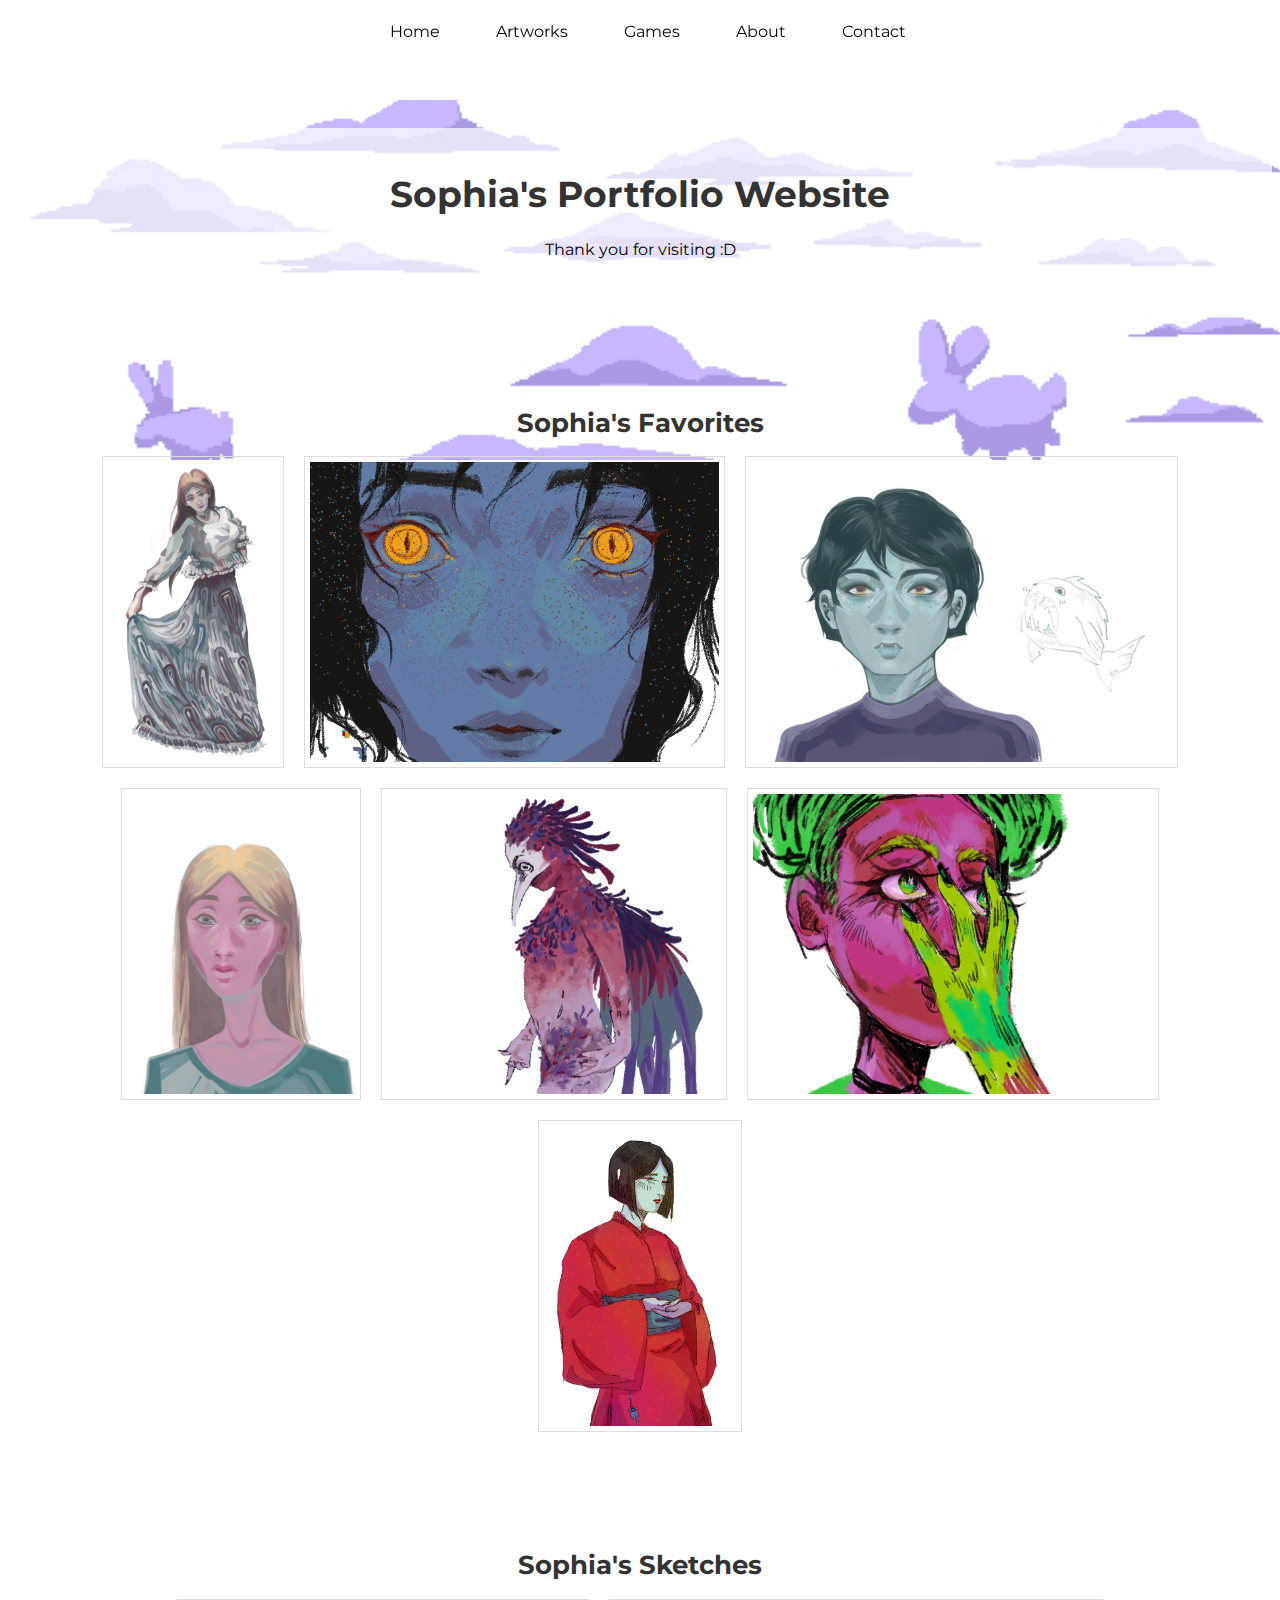
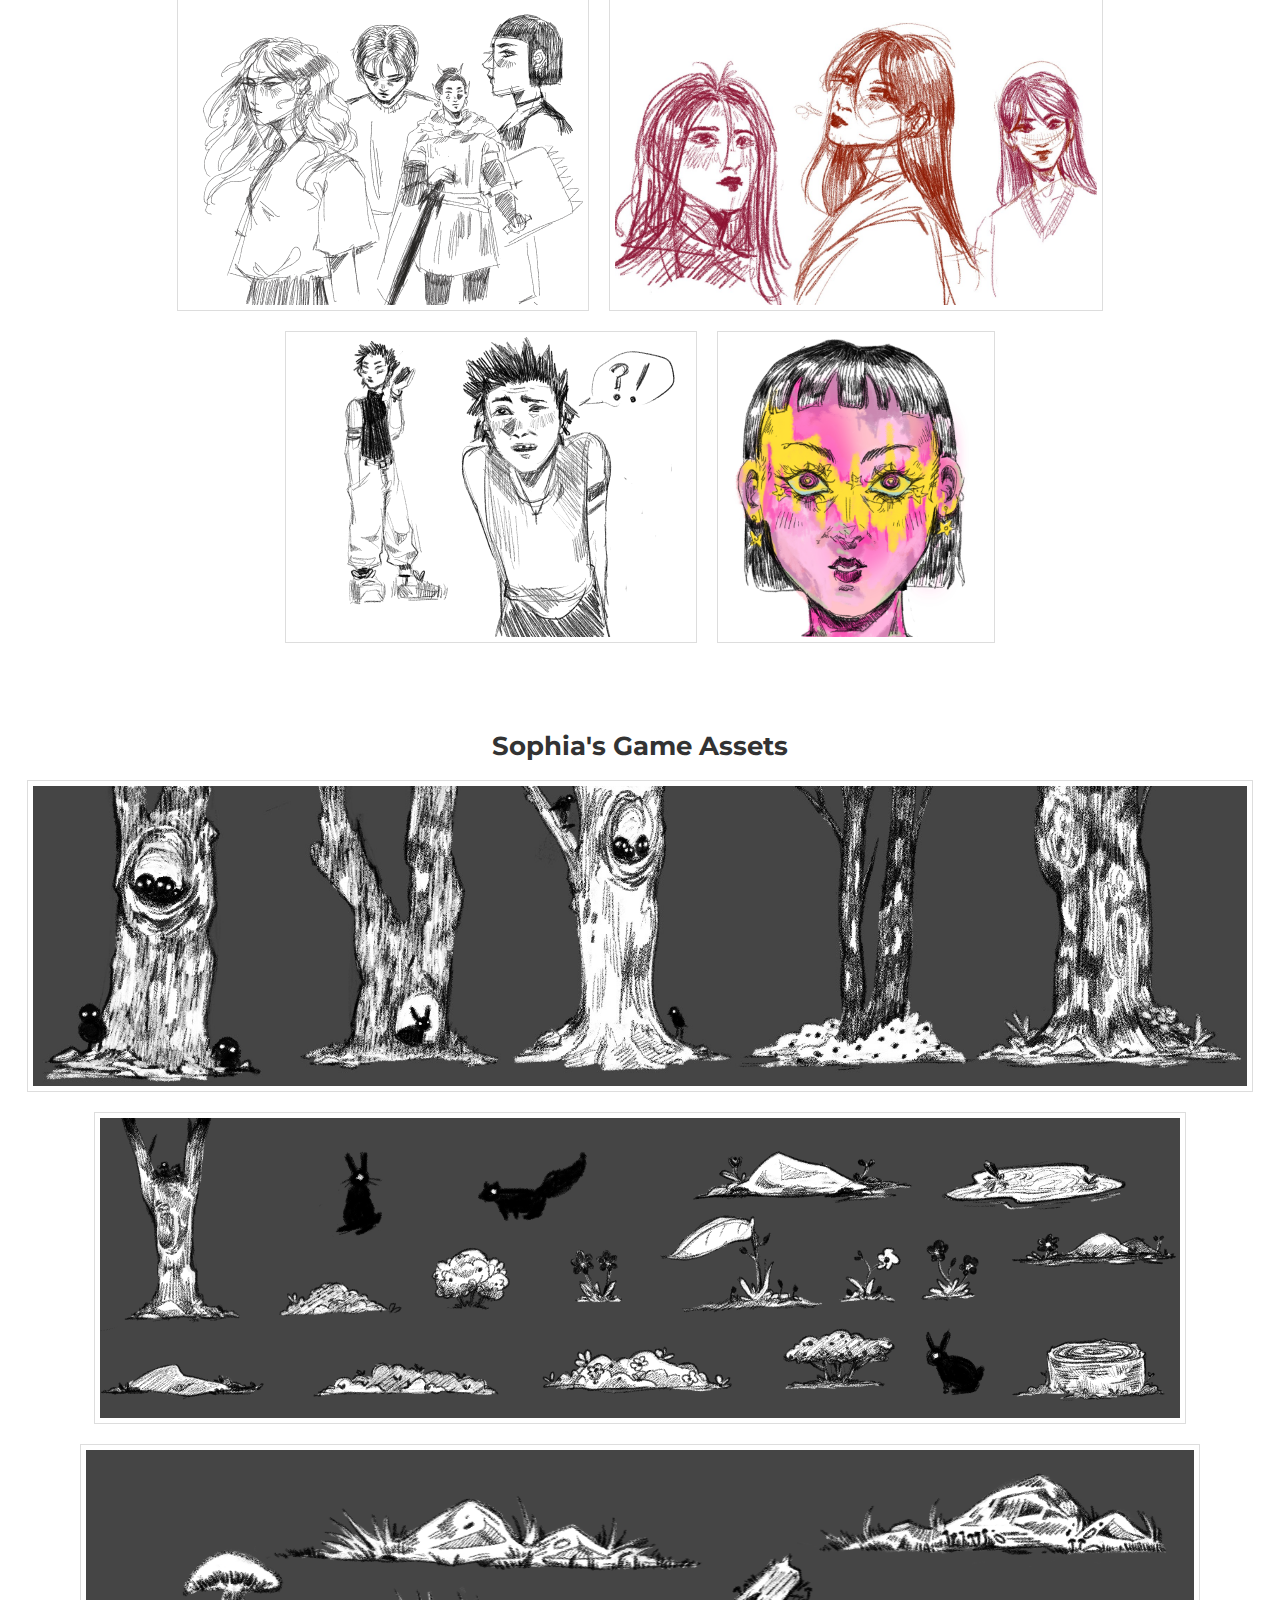
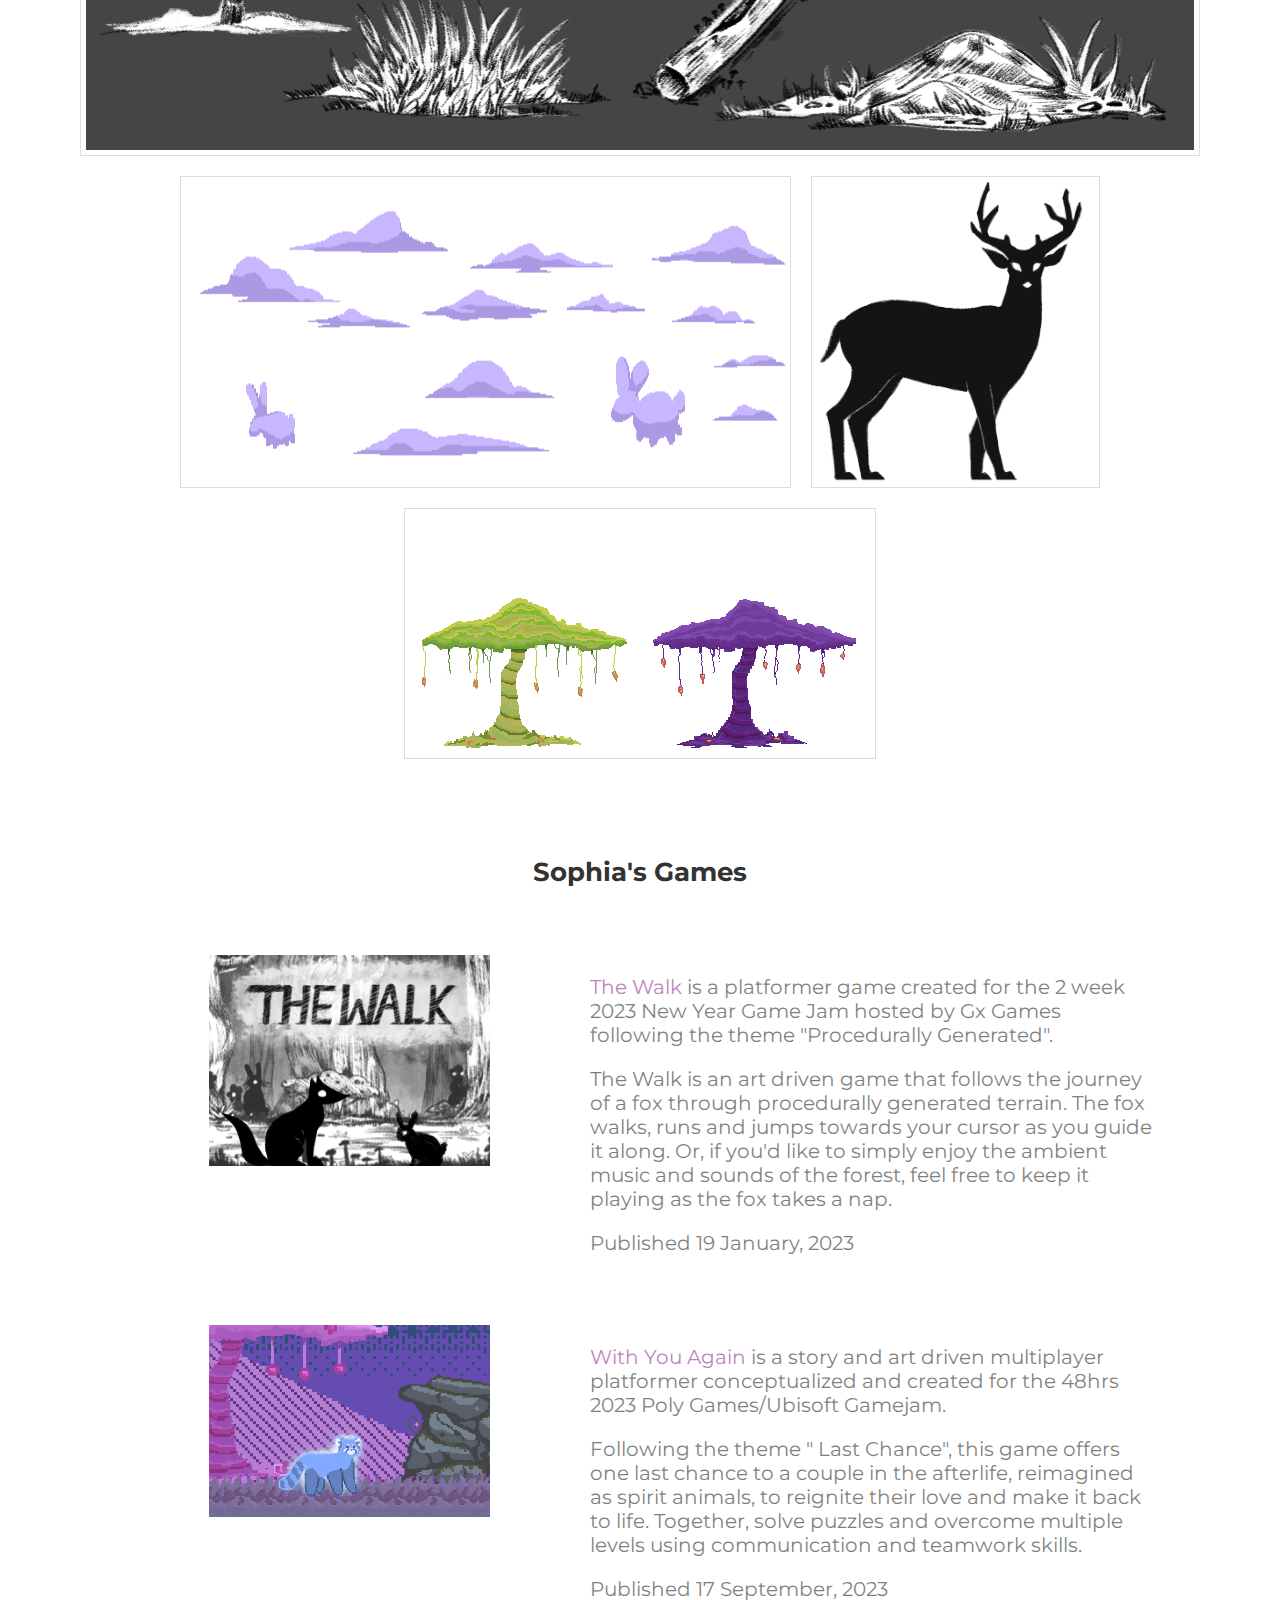
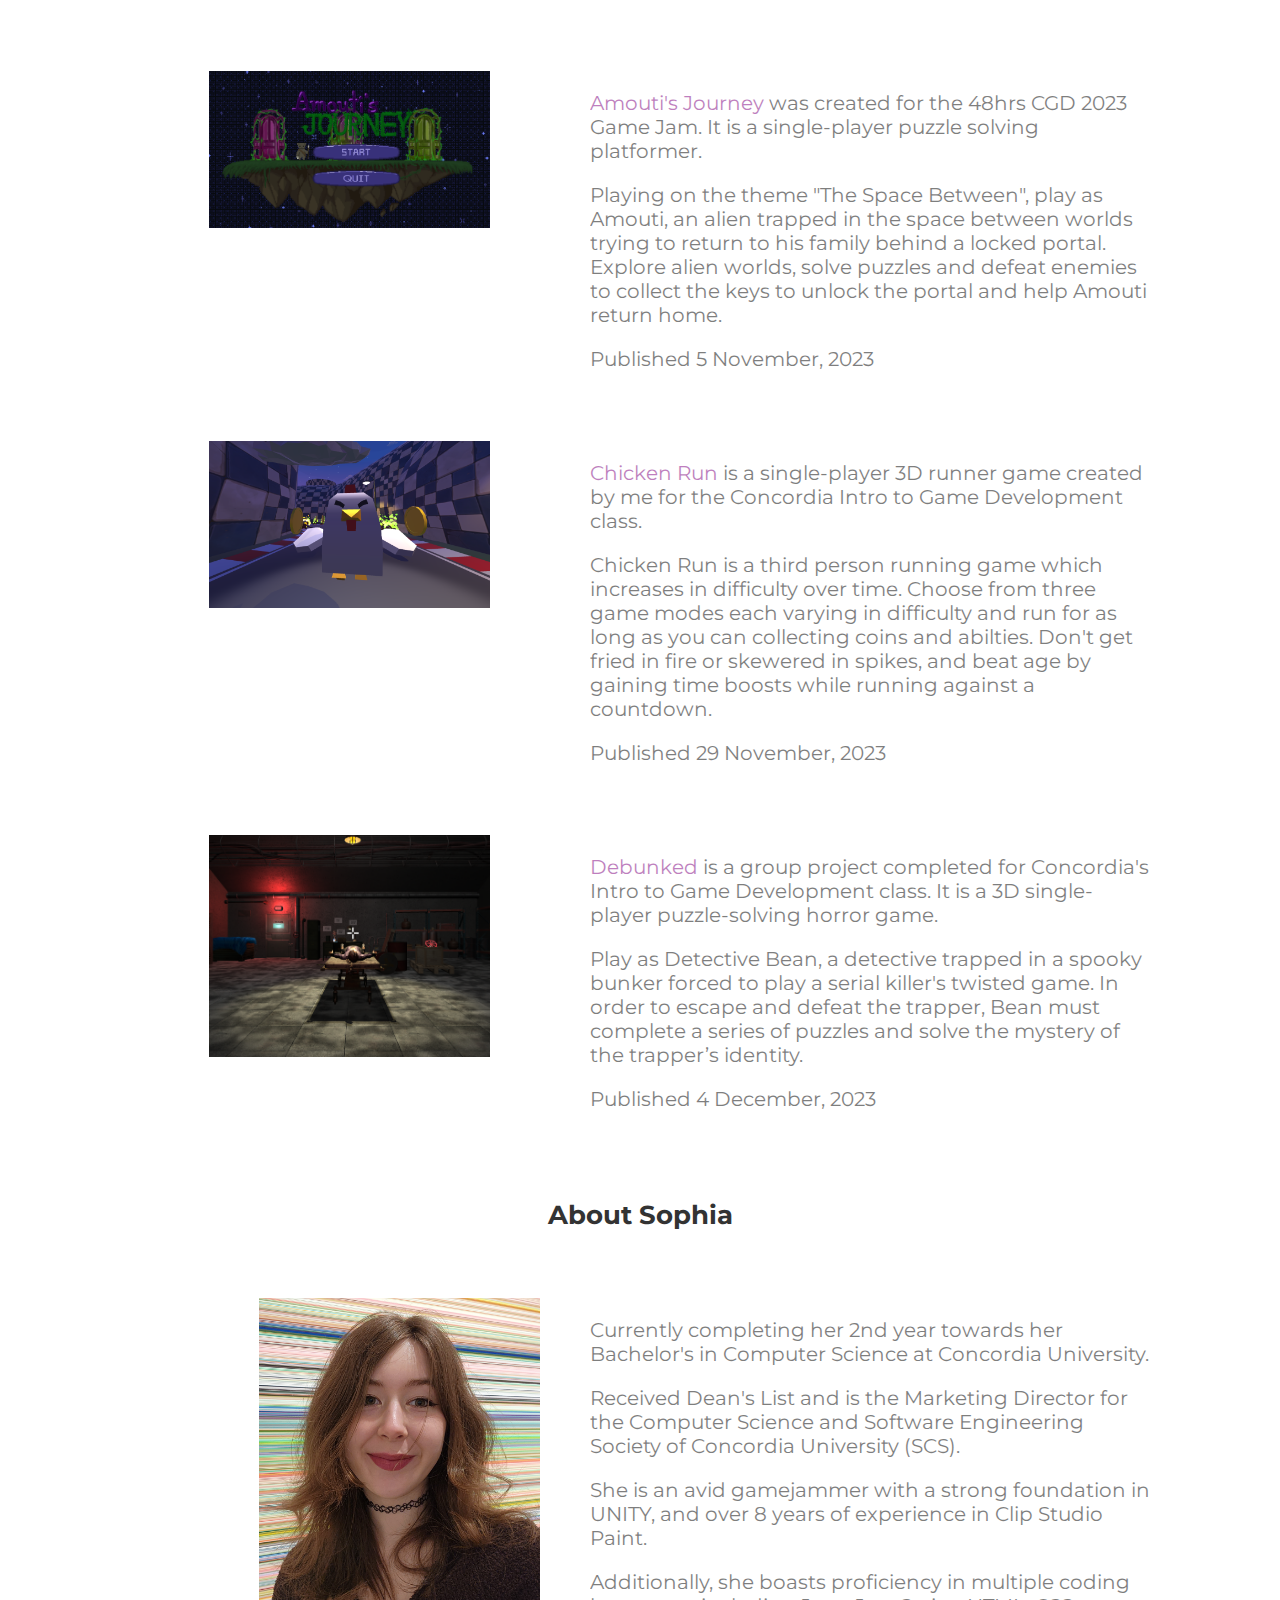
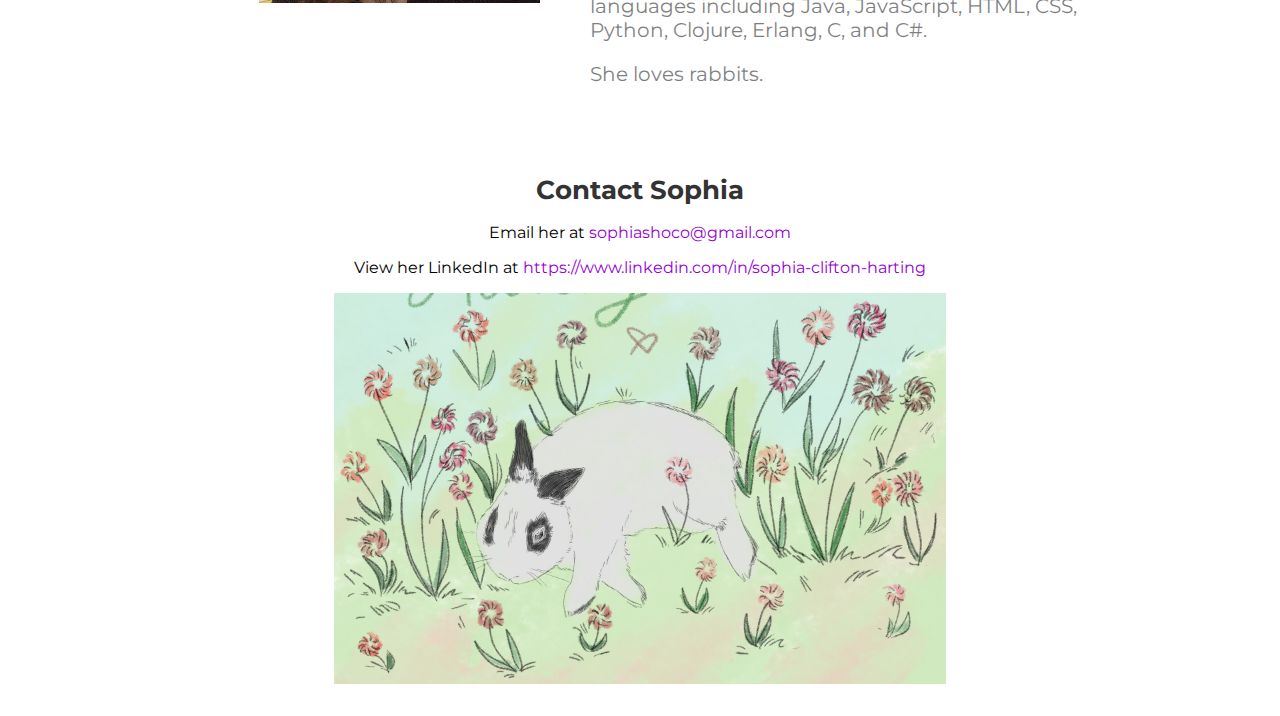
==== index.html @ 13bb77e3 "Add files via upload" ====
<!DOCTYPE html>
<html lang="en">
<head>
    <meta charset="UTF-8">
    <meta name="viewport" content="width=device-width, initial-scale=1.0">
    <link rel="icon" href="images/favicon.ico" type="image/x-icon">
    <link rel="preconnect" href="https://fonts.googleapis.com">
    <link rel="preconnect" href="https://fonts.gstatic.com" crossorigin>
    <link href="https://fonts.googleapis.com/css2?family=Young+Serif&display=swap" rel="stylesheet">
    <link rel="stylesheet" href="style.css">
    <link href="https://fonts.googleapis.com/css2?family=Montserrat:wght@300&family=Young+Serif&display=swap" rel="stylesheet">
    <script src="script.js"></script>
    <script src="jquery.js"></script>
    <script>
        $(document).ready(function() {
            $("#includedContent").load("page2.html");
        });
    </script>
    <title>Sophia's Website :D</title>
</head>
<body>
<div class = "container">
    <div class="pages">
    <div class="page">
    <ul id="Home" class="section">
        <li><a href="#Home">Home</a></li>
        <li class="dropdown">
            <a href="#Artworks">Artworks</a>
            <div class="dropdown-content">
                <a href="#Artworks">Favorites</a>
                <a href="#Sketches">Sketches</a>
                <a href="#Assets">Game Assets</a>
            </div>
        </li>
        <li><a href="#Games">Games</a></li>
        <!--<li><a href="#Competitions"> Competitions </a></li>-->
        <li><a href="#About">About</a></li>
        <li><a href="#Contact">Contact</a></li>
    </ul>

    <div class="info">
        <h1>Sophia's Portfolio Website</h1>
        Thank you for visiting :D
    </div>

    <!--<div id="Competitions"></div>-->

        <div id="Artworks" class="section">
            <h1>Sophia's Favorites</h1>
            <div class="image-gallery">
                <img src="images/PORT10.jpg" alt="Image 1">
                <img src="images/PORT2.jpg" alt="Image 2">
                <img src="images/PORT3.jpg" alt="Image 3">
                <img src="images/PORT1.jpg" alt="Image 4">
                <img src="images/PORT11.jpg" alt="Image 4">
                <img src="images/PORT12.jpg" alt="Image 4">
                <img src="images/PORT16.jpg" alt="Image 4">
            </div>
        </div>

        <div id="Sketches" class="section">
            <h1>Sophia's Sketches</h1>
            <div class="image-gallery">
                <img src="images/PORT13.jpg" alt="Image 1">
                <img src="images/PORT14.jpg" alt="Image 2">
                <img src="images/PORT15.jpg" alt="Image 3">
                <img src="images/PORT19.jpg" alt="Image 3">
            </div>
        </div>

        <div id="Assets" class="section">
            <h1>Sophia's Game Assets</h1>
            <div class="image-gallery">
                <img src="images/PORT4.jpg" alt="Image 1">
                <img src="images/PORT18.jpg" alt="Image 2">
                <img src="images/PORT20.jpg" alt="Image 3">
                <img src="images/PORT8.jpg" alt="Image 4">
                <img src="images/PORT17.jpg" alt="Image 5">
                <img src="images/PORT23.jpg" alt="Image 6">
            </div>
        </div>

        <div id="Games" class="section">
            <h1>Sophia's Games</h1>
            <div class="image-description">
                <div class="image-galleryGames">
                    <img src="images/WALK.jpg" alt="Image 1" class="game-image">
                </div>
                <div class="description">
                    <p><a href="https://bochinator.itch.io/the-walk" class="game-link">The Walk</a> is a platformer game created for the 2 week 2023 New Year Game Jam hosted by Gx Games following the theme "Procedurally Generated".</p>
                    <p>The Walk is an art driven game that follows the journey of a fox through procedurally generated terrain. The fox walks, runs and jumps towards your cursor as you guide it along. Or, if you'd like to simply enjoy the ambient music and sounds of the forest, feel free to keep it playing as the fox takes a nap. </p>
                    <p>Published 19 January, 2023</p>
                </div>
            </div>

            <div class="image-description">
                <div class="image-galleryGames">
                    <img src="images/WithYouAgain.jpg" alt="Image 1" class="game-image">
                </div>
                <div class="description">
                    <p><a href="https://alinaishere.itch.io/with-you-again" class="game-link">With You Again</a> is a story and art driven multiplayer platformer conceptualized and created for the 48hrs 2023 Poly Games/Ubisoft Gamejam. </p>
                    <p>Following the theme " Last Chance", this game offers one last chance to a couple in the afterlife, reimagined as spirit animals, to reignite their love and make it back to life. Together, solve puzzles and overcome multiple levels using communication and teamwork skills. </p>
                    <p>Published 17 September, 2023</p>
                </div>
            </div>
            

            <div class="image-description">
                <div class="image-galleryGames">
                    <img src="images/AmoutiIMG.png" alt="Image 1" class="game-image">
                </div>
                <div class="description">
                    <p><a href="https://alinaishere.itch.io/amoutis-journey" class="game-link">Amouti's Journey</a> was created for the 48hrs CGD 2023 Game Jam. It is a single-player puzzle solving platformer.</p>
                    <p> Playing on the theme "The Space Between",  play as Amouti, an alien trapped in the space between worlds trying to return to his family behind a locked portal. Explore alien worlds, solve puzzles and defeat enemies to collect the keys to unlock the portal and help Amouti return home.</p>
                    <p>Published 5 November, 2023</p>
                </div>
            </div>

            <div class="image-description">
                <div class="image-galleryGames">
                    <img src="images/ChickenRun.png" alt="Image 1" class="game-image">
                </div>
                <div class="description">
                    <p><a href="https://seabe-z.itch.io/chicken-run" class="game-link">Chicken Run</a> is a single-player 3D runner game created by me for the Concordia Intro to Game Development class. </p>
                    <p>Chicken Run is a third person running game which increases in difficulty over time.
                        Choose from three game modes each varying in difficulty and run for as long as you can collecting coins and abilties. Don't get fried in fire or skewered in spikes, and beat age by gaining time boosts while running against a countdown. </p>
                        <p>Published 29 November, 2023</p>
                    </div>
            </div>

            <div class="image-description">
                <div class="image-galleryGames">
                    <img src="images/DebunkedIMG.png" alt="Image 1" class="game-image">
                </div>
                <div class="description">
                    <p><a href="https://seabe-z.itch.io/debunked" class="game-link">Debunked</a> is a group project completed for Concordia's Intro to Game Development class. It is a 3D single-player puzzle-solving horror game.</p>
                    <p> Play as Detective Bean, a detective trapped in a spooky bunker forced to play a serial killer's twisted game. In order to escape and defeat the trapper, Bean must complete a series of puzzles and solve the mystery of the trapper’s identity.</p>
                    <p>Published 4 December, 2023</p>
                </div>
            </div>
        </div>

        <div id="About" class="section">
            <h1>About Sophia</h1>
            <div class="image-description">
                <div class="image-galleryGames">
                    <img src="images/SOPHIA.jpg" alt="Image 1" class="about-image">
                </div>
                <div class="description">
                    <p>Currently completing her 2nd year towards her Bachelor's in Computer Science at Concordia University. </p>
                    <p>Received Dean's List and is the Marketing Director for the Computer Science and Software Engineering Society of Concordia University (SCS).</p>
                    <p>She is an avid gamejammer with a strong foundation in UNITY, and over 8 years of experience in Clip Studio Paint. </p>
                    <p>Additionally, she boasts proficiency in multiple coding languages including  Java, JavaScript, HTML, CSS, Python, Clojure, Erlang, C, and C#.</p>
                    <p>She loves rabbits.</p>
                </div>
            </div>
        </div>

        <div id="Contact" class="section">
            <h1>Contact Sophia</h1>
            <div>
                <p>Email her at <a class="email-link" href="mailto:sophiashoco@gmail.com">sophiashoco@gmail.com</a></p>
                <p>View her LinkedIn at <a class="linkedin-link" href="https://www.linkedin.com/in/sophia-clifton-harting">https://www.linkedin.com/in/sophia-clifton-harting</a></p>
                <img class="Samuel-image" src="images/Samuel.1.jpg" alt="Image 1">
            </div>
        </div>   
                     
</div>

<div class="banner-image"></div>
    <div id="overlay">
        <div id="image-container">
            <img id="enlarged-image">
            <span id="close-button">&times;</span>
        </div>
    </div>


<div class="page">
    <div id="includedContent"></div>
    
</div>



</div>
</div>


</body>
</html>
---- style.css ----
.container{
  width:100%;
  height: 100%;
  overflow:hidden;
}

.pages{
  display:flex;
  width: 200%;
  height: 100%;
  box-sizing: border-box;
}

.page{
  width: 100%;
  height: 100%;
  display:flex;
  flex-direction:column;
  gap: 10px;
  transition: all 1s;
  transition: transform 0.5s ease;
}

  /* Start Main Menu test*/
  ul {
    position: fixed;
    font-family: 'Montserrat', sans-serif;
    list-style-type: none;
    margin: 0;
    padding: 0;
    overflow: hidden;
    background-color: rgba(255, 255, 255, 0.9);
    text-align: center;
    width: 100%; /* Menu spans the full width */
    z-index: 3; /* Menu at top */
    transition: top 0.3s; /* Add a smooth transition effect */
  }
  
  li {
    display: inline-block;
    margin: 0 10px;
  }
  
  li a {
    display: block;
    color: black;
    text-align: center;
    padding: 14px 16px;
    text-decoration: none;
  }
  a:hover {
    color: #9370db;
  }

  /* Start Drop Down Menu for Artworks*/
  .dropdown-content {
    display: none;
    position: fixed;
    transform: translateX(-10%); 
    background-color: rgba(255, 255, 255, 0.9);
    z-index: 3; /*Dropdown is above other stuff */
    
}
/* Show the dropdown when hovering over the dropdown */

.dropdown:hover .dropdown-content {
    display: block;
}
  /* End Drop Down Menu */

  /* End Main Menu */


  /* Banner Image with my name and title*/
.banner-image {
    background-image: url('images/PORT8.jpg'); 
    background-size: cover;
    background-position: center;
    position: absolute;
    top: 100px;
    left: 0;
    width: 100%;
    height: 40vh; 
    z-index: -1; /*behind other things*/
  }
/* End Banner Image */

/* Banner Div  */
.info {
    font-family: 'Montserrat', sans-serif;
    text-align: center;
    padding: 20px;
    background-color: rgba(255, 255, 255, 0.7);
    position: relative;
    top: 120px;
  }
  
  .info h1 {
    font-size: 36px;
    color: #333;
  }
/* End Banner Div  */

/* Website Sections*/
#Artworks {
    font-family: 'Montserrat', sans-serif;
    text-align:center;
    padding: 20px;
    position: relative;
    top: 200px;
  }
  
  #Artworks h1 {
    font-size: 26px;
    color: #333;
  }

  #Sketches {
    font-family: 'Montserrat', sans-serif;
    text-align:center;
    padding: 20px;
    position: relative;
    top: 250px;
  }
  
  #Sketches h1 {
    font-size: 26px;
    color: #333;
  }

  #Assets {
    font-family: 'Montserrat', sans-serif;
    text-align:center;
    padding: 20px;
    position: relative;
    top: 270px;
  }
  
  #Assets h1 {
    font-size: 26px;
    color: #333;
  }

  #Games {
    font-family: 'Montserrat', sans-serif;
    text-align:center;
    padding: 20px;
    position: relative;
    top: 300px;
  }
  
  #Games h1 {
    font-size: 26px;
    color: #333;
  }

  #About {
    font-family: 'Montserrat', sans-serif;
    text-align:center;
    padding: 20px;
    position: relative;
    top: 300px;
  }
  
  #About h1 {
    font-size: 26px;
    color: #333;
  }

  #Contact {
    font-family: 'Montserrat', sans-serif;
    text-align:center;
    padding: 20px;
    position: relative;
    top: 300px;
  }
  
  #Contact h1 {
    font-size: 26px;
    color: #333;
  }
  
  /*Image gallery for all the pretty drawings*/
  .image-gallery {
    display: flex;
    flex-wrap: wrap;
    justify-content: center;
    gap: 20px; /* Gap between images */
  }
  
  .image-gallery img {
    max-width: 100%;
    max-height: 300px;
    height: auto;
    border: 1px solid #ddd;
    padding: 5px;
  }

  /* Hover effect for images */
  .image-gallery img:hover {
    opacity: 0.7;
    cursor: pointer;
  }
  
  /* Styles for the image overlay in the image gallery */
  #overlay {
    display: none;
    position: fixed;
    top: 0;
    left: 0;
    width: 100%;
    height: 100%;
    background-color: rgba(0, 0, 0, 0.7);
    z-index: 2;
    overflow:auto;
    cursor:pointer;
  }
  
  #image-container {
    display: inline-block;
    max-width: 90%;
    max-height: 80%;
    position: relative;
    top: 50%;
    left: 50%;
    transform: translate(-50%, -50%);
    background-color: transparent;
    padding: 10px; 
  }
  
  #enlarged-image {
    max-width: 100%;
    max-height: 100%;
    display: block;
    margin: 0 auto;
  }
  
  #close-button {
    position: absolute;
    top: 10px;
    right: -30px;
    font-size: 30px;
    cursor: pointer;
    color: white;
  }
/* Ensure close button is visible */
  #close-button.z-index {
    z-index: 3;
  }
  
  .artworks-container {
    text-align: center;
}


.image-description {
  display: flex;
}

.image-galleryGames {
  flex: 1;
  position:relative;
  text-align: right;
  overflow:hidden;
  transition: opacity 0.5s; 
  /*background-color: blue;*/
}

.description {
  text-align: left;
  font-size: 20px;
  padding-top: 50px;
  flex: 1;
  opacity: 0.5;
  transition: opacity 0.5s; /* Transition effect for opacity */
  padding-right: 100px;
  /*background-color: red;*/
}


.descriptionAbout {
  text-align: left;
  font-size: 20px;
  padding-top: 50px;
  flex: 1;
  padding-right: 100px;
  background-color: rgba(255, 255, 255, 1);
}

/* When hovering on the image, change its opacity and display the description */
.image-description:hover .image-gallery {
  opacity: 0.5;
}

.image-description:hover .description {
  opacity: 1;
}
.game-image {
  padding-top: 50px; 
  padding-right: 100px;
  width: 50%;
  max-width: 500px;
  min-width: 250px;
  height: auto;
  /*background-color: purple;*/
}

.about-image {
  padding-top: 50px; 
  padding-right: 50px;
  width: 50%;
  max-width: 400px;
  min-width: 250px;
  height: auto;
  /*background-color: purple;*/
}

/*for smaller screens-overlay*/
@media (max-width: 768px) {
    #enlarged-image {
        display: block;
        max-height: 10px;
        margin: auto auto;
        margin: 0 auto;
        top: 50px;
        max-width: 100%;  
        max-height: calc(100vh - 60px); 
        padding-top: 50px;
    }
    #close-button {
        position: static; 
        text-align: center;
        margin-top: 80px; 
    }
}
/*make links prettyyy*/
.game-link {
  text-decoration: none; 
  color: purple; 
  transition: color 0.3s; 
}

.game-link:hover {
  color: #9370db; 
}

a.email-link,
a.linkedin-link {
    color: darkviolet; 
    text-decoration: none; 
}

a.email-link:visited,
a.linkedin-link:visited {
    color: darkviolet; 
}

.Samuel-image
{
  padding-bottom: 300px;
  max-width: 50%;
  max-height: 50%;
}
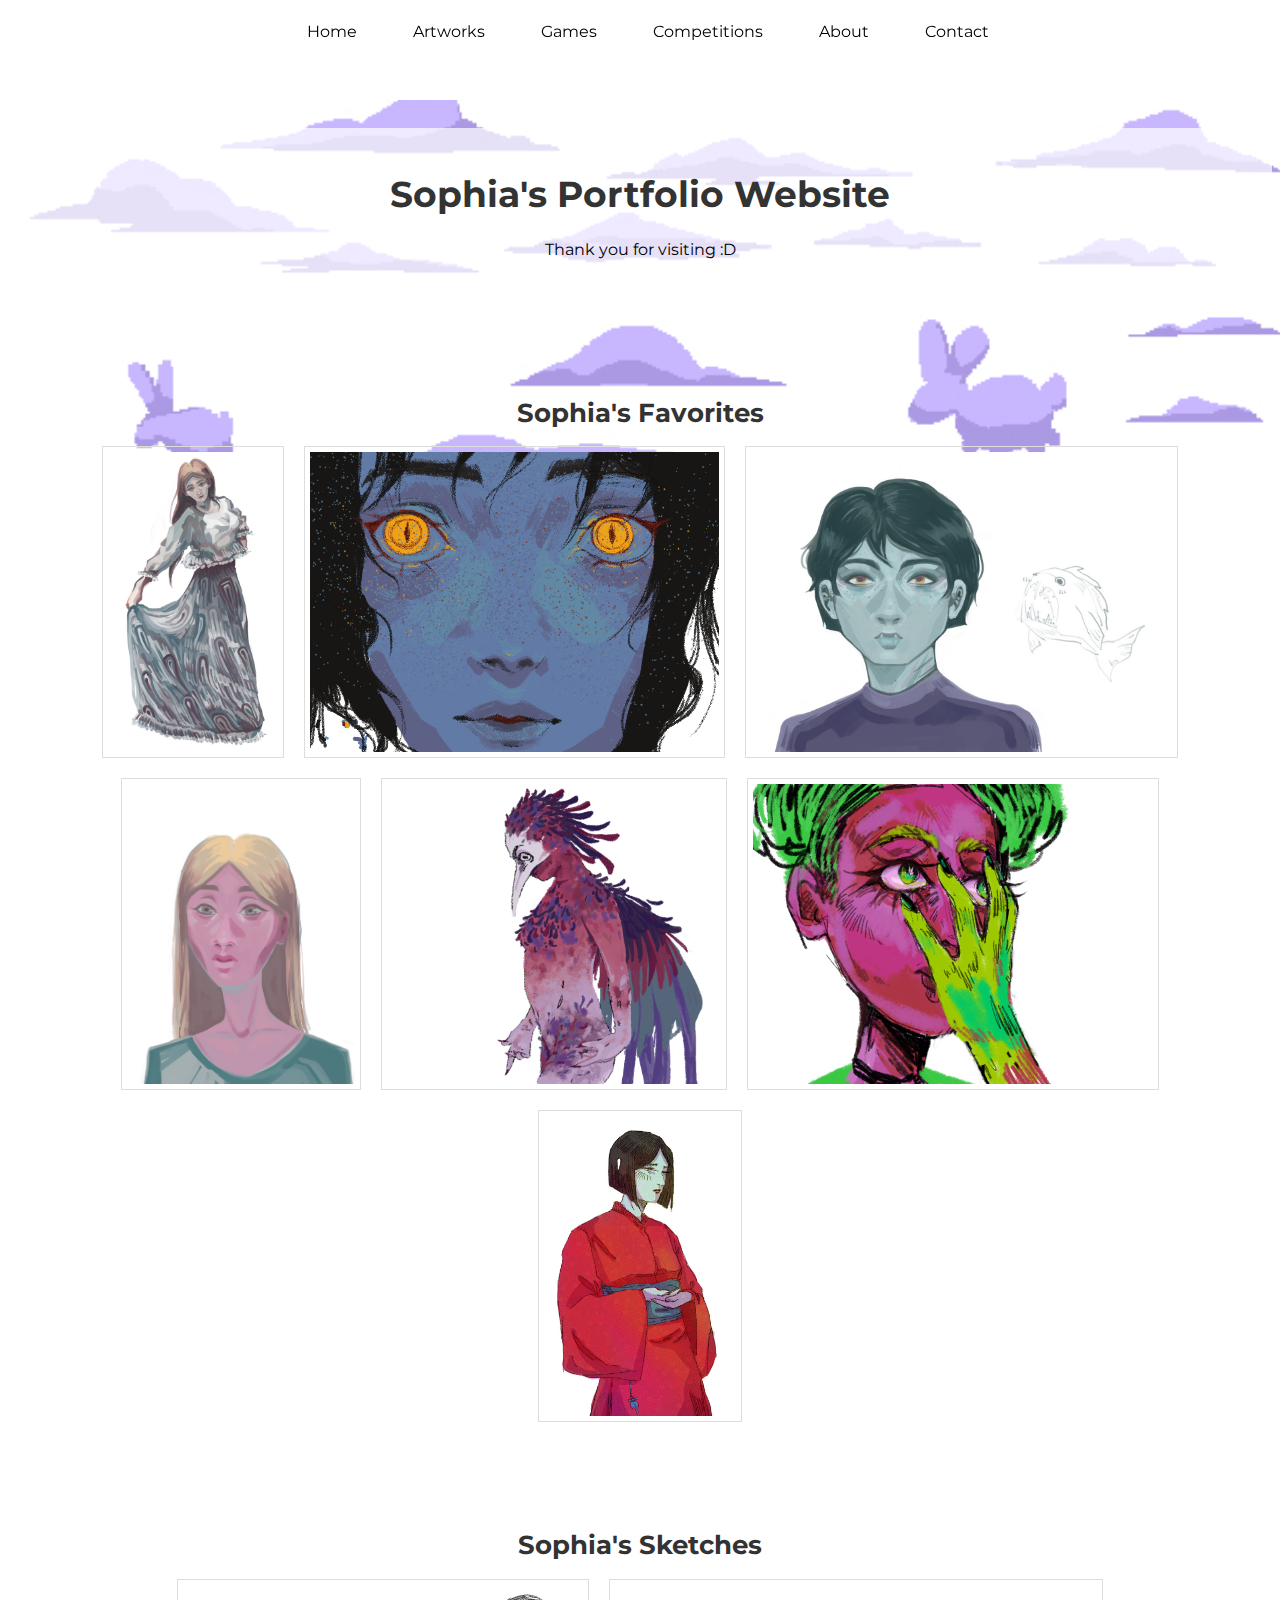
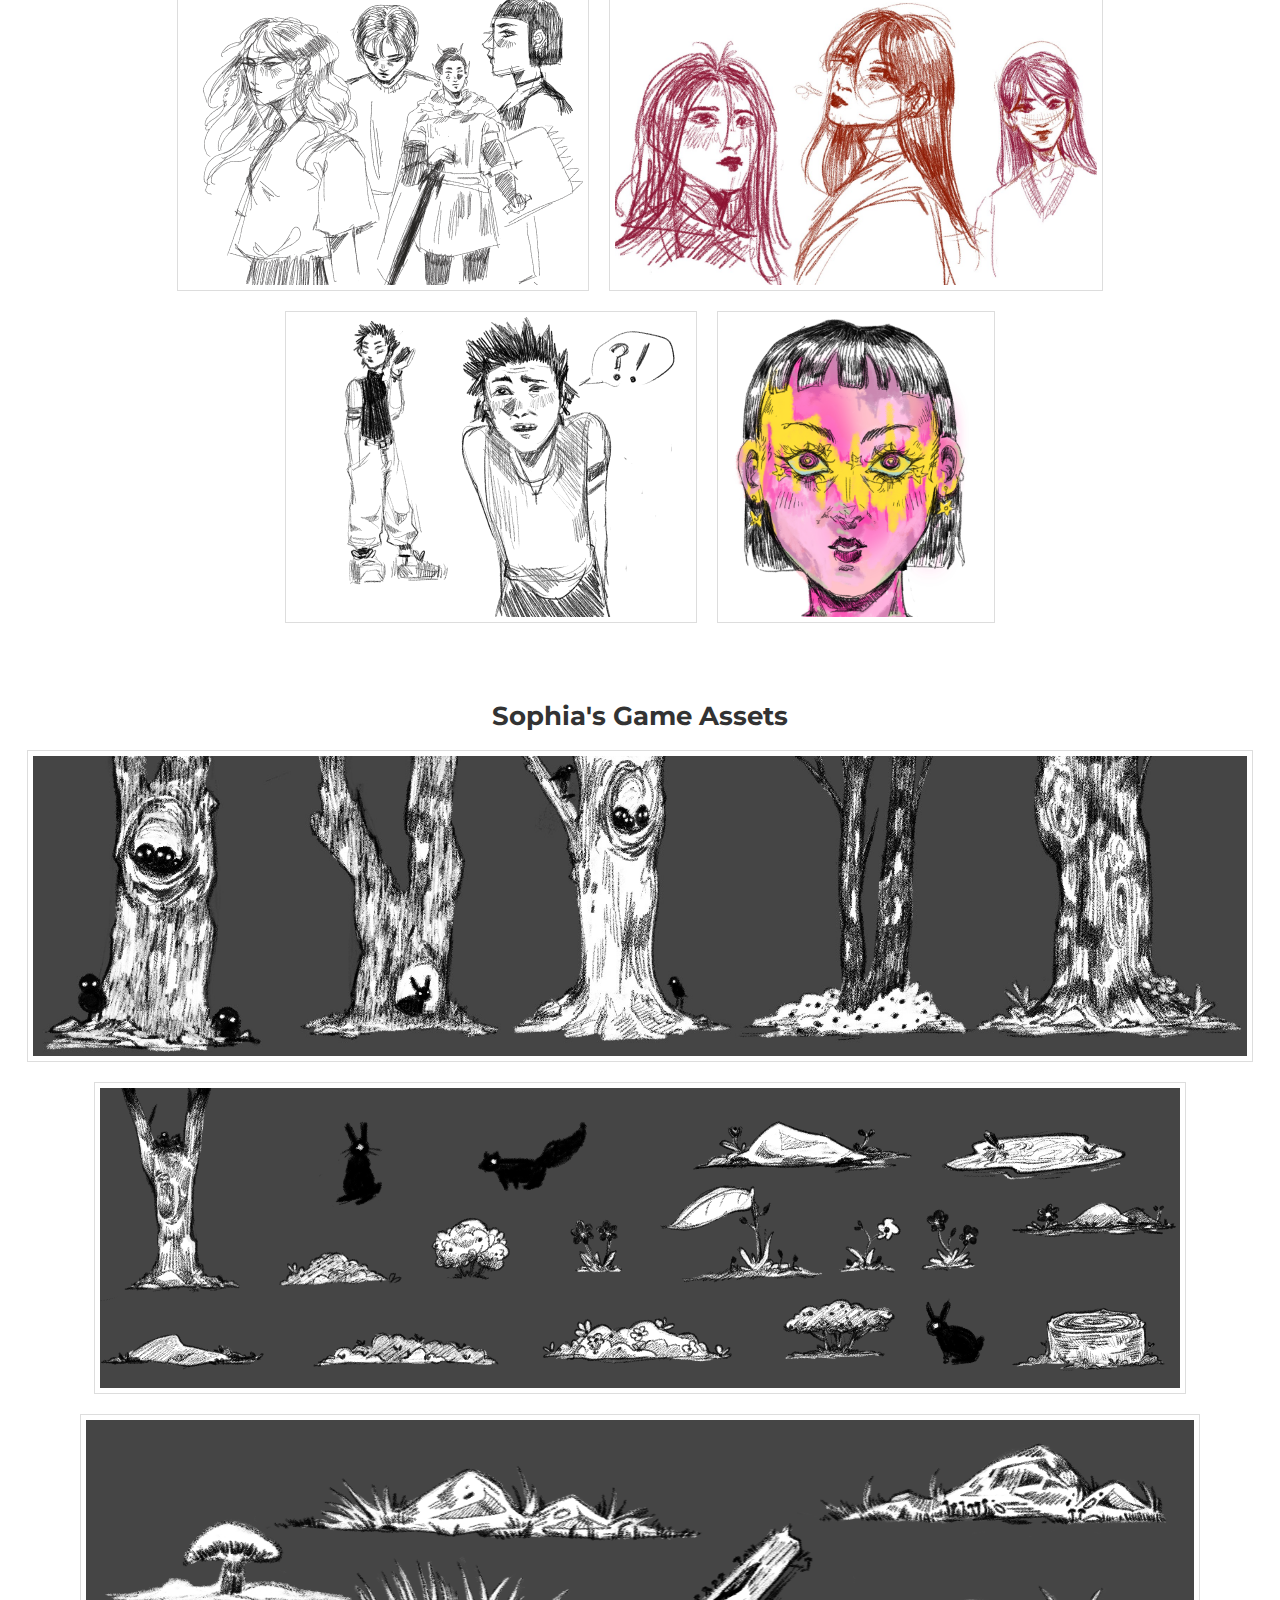
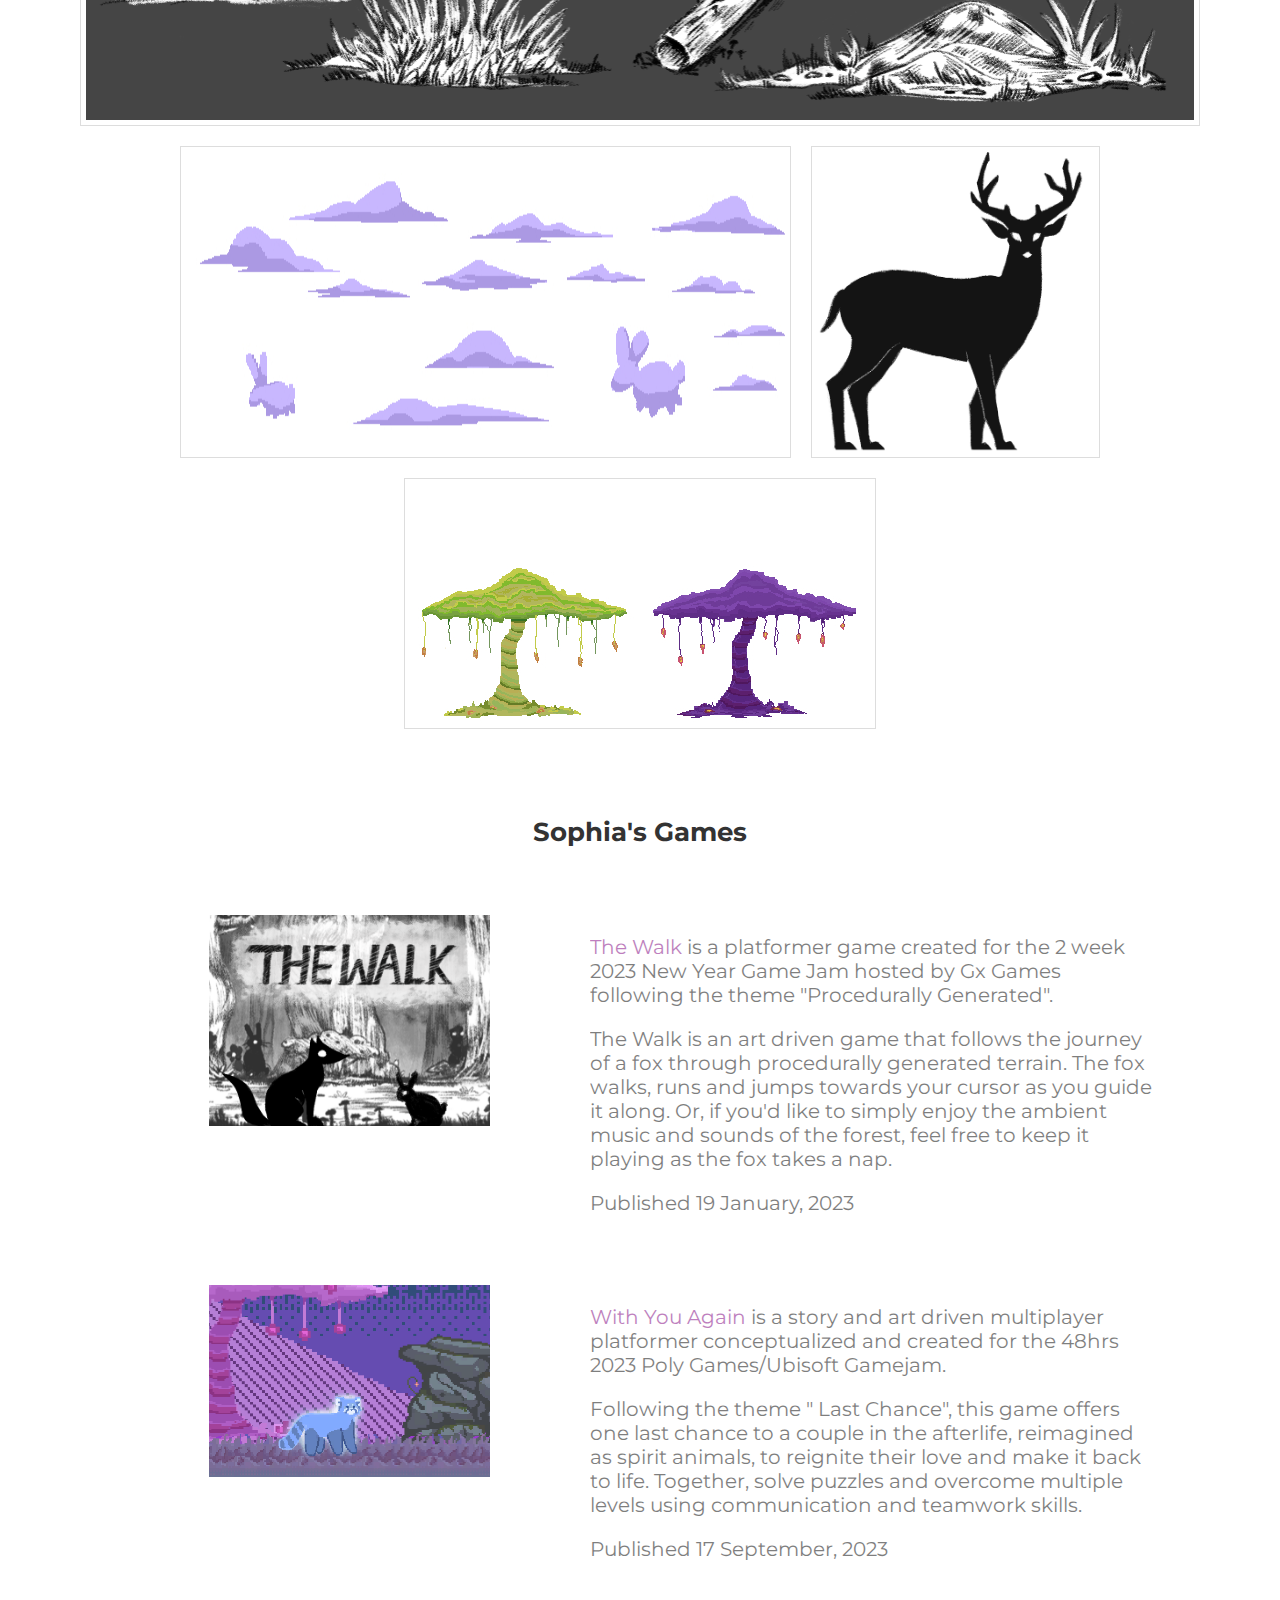
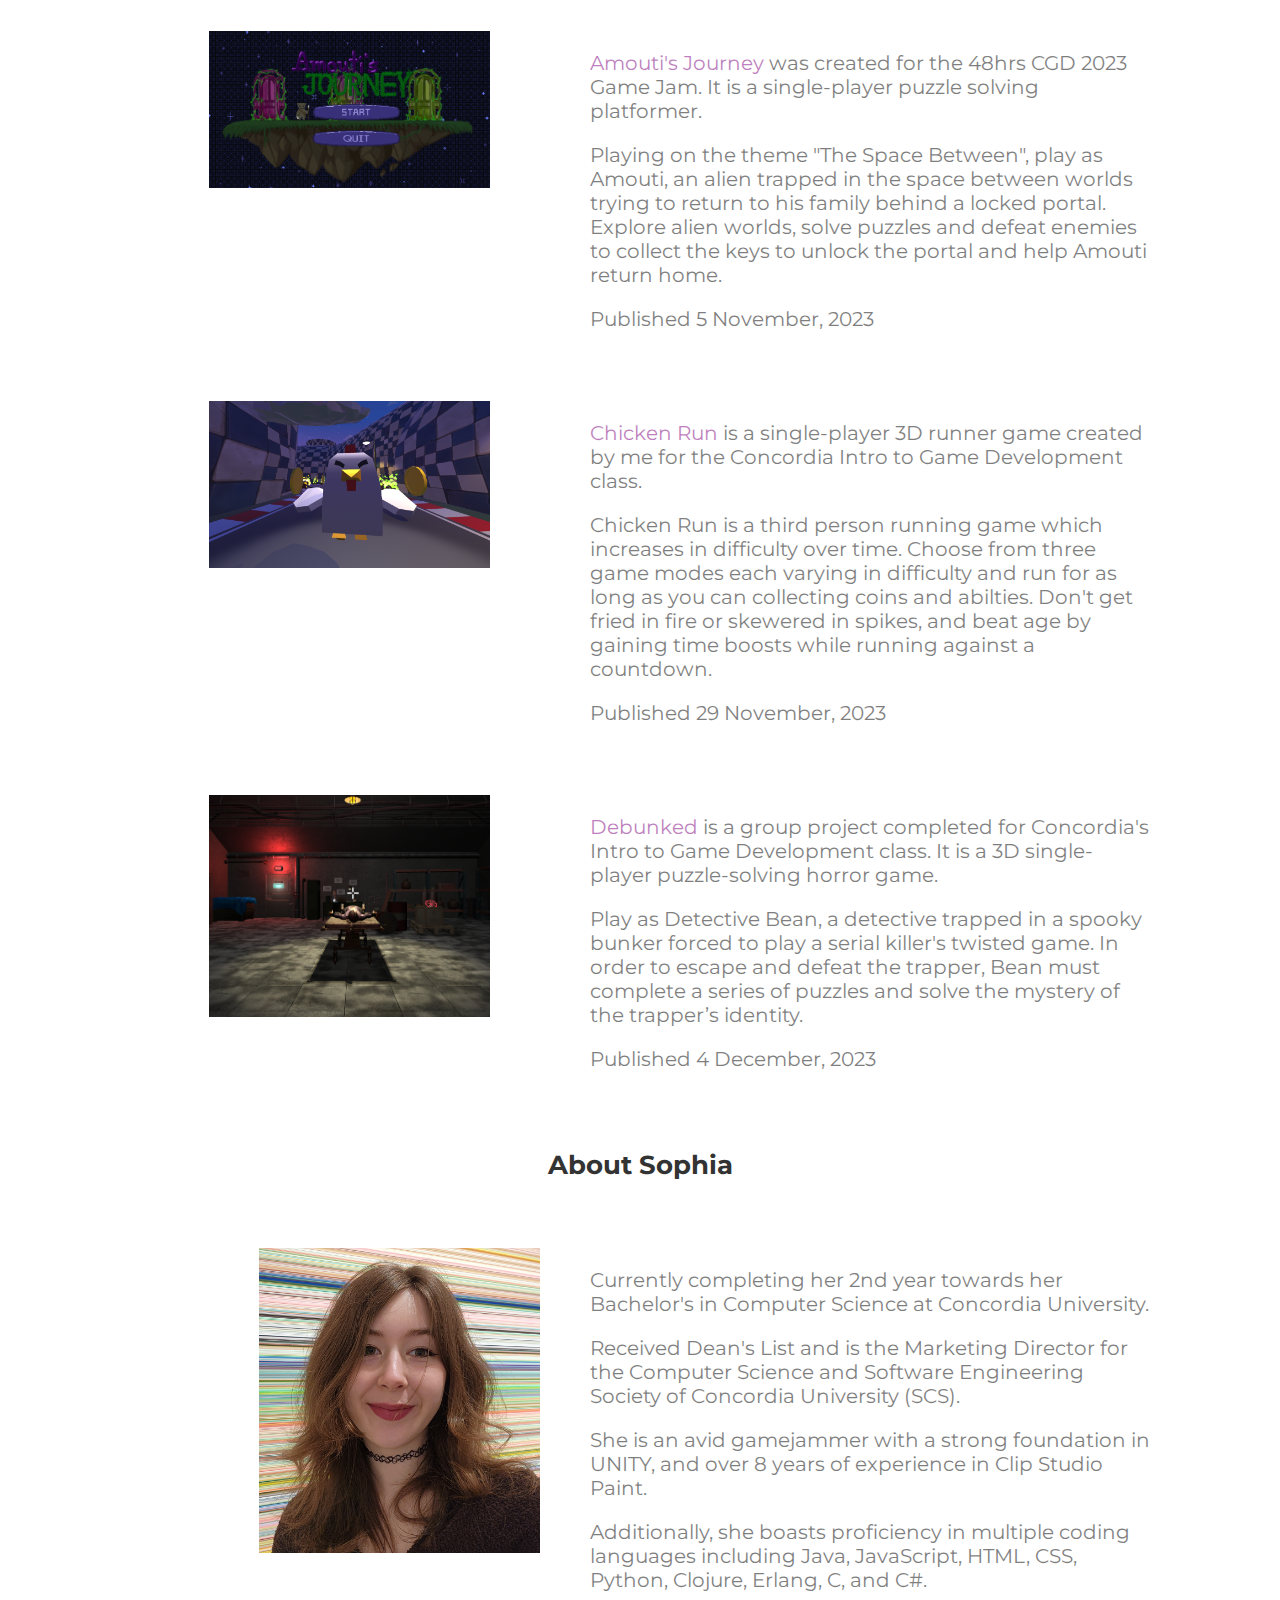
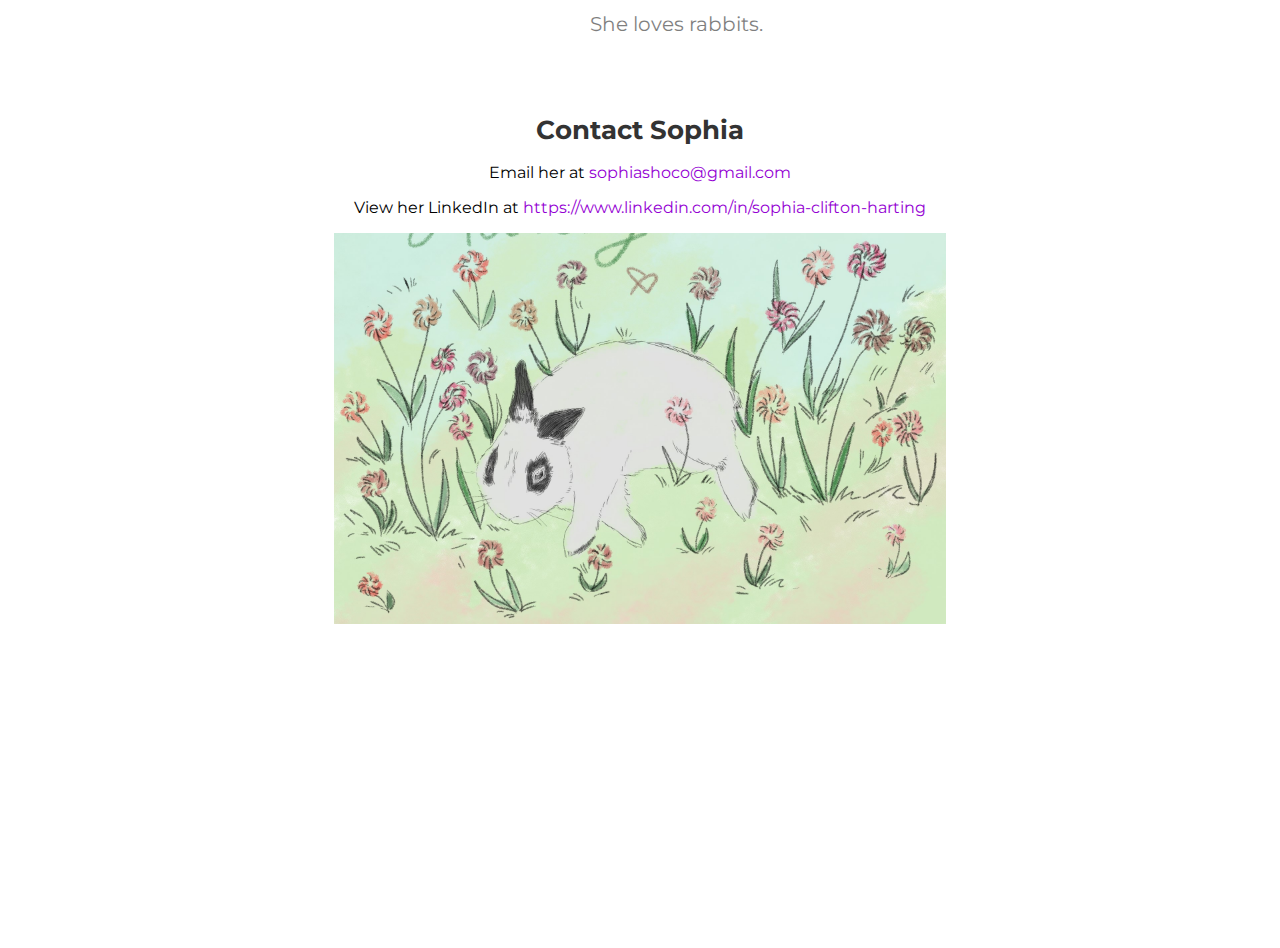
==== commit 6814304d: "Update index.html" ====
--- a/index.html
+++ b/index.html
@@ -19,9 +19,9 @@
     <title>Sophia's Website :D</title>
 </head>
 <body>
-<div class = "container">
-    <div class="pages">
-    <div class="page">
+<!--<div class = "container">-->
+    <!--<div class="pages">-->
+    <!--<div class="page">-->
     <ul id="Home" class="section">
         <li><a href="#Home">Home</a></li>
         <li class="dropdown">
@@ -33,7 +33,7 @@
             </div>
         </li>
         <li><a href="#Games">Games</a></li>
-        <!--<li><a href="#Competitions"> Competitions </a></li>-->
+        <li><a href="#Competitions"> Competitions </a></li>
         <li><a href="#About">About</a></li>
         <li><a href="#Contact">Contact</a></li>
     </ul>
@@ -43,7 +43,7 @@
         Thank you for visiting :D
     </div>
 
-    <!--<div id="Competitions"></div>-->
+    <div id="Competitions"></div>
 
         <div id="Artworks" class="section">
             <h1>Sophia's Favorites</h1>
@@ -176,15 +176,15 @@
     </div>
 
 
-<div class="page">
+<!--<div class="page">
     <div id="includedContent"></div>
-    
+    <h1>Page 2 woooo</h1>
 </div>
 
 
 
 </div>
-</div>
+</div>-->
 
 
 </body>
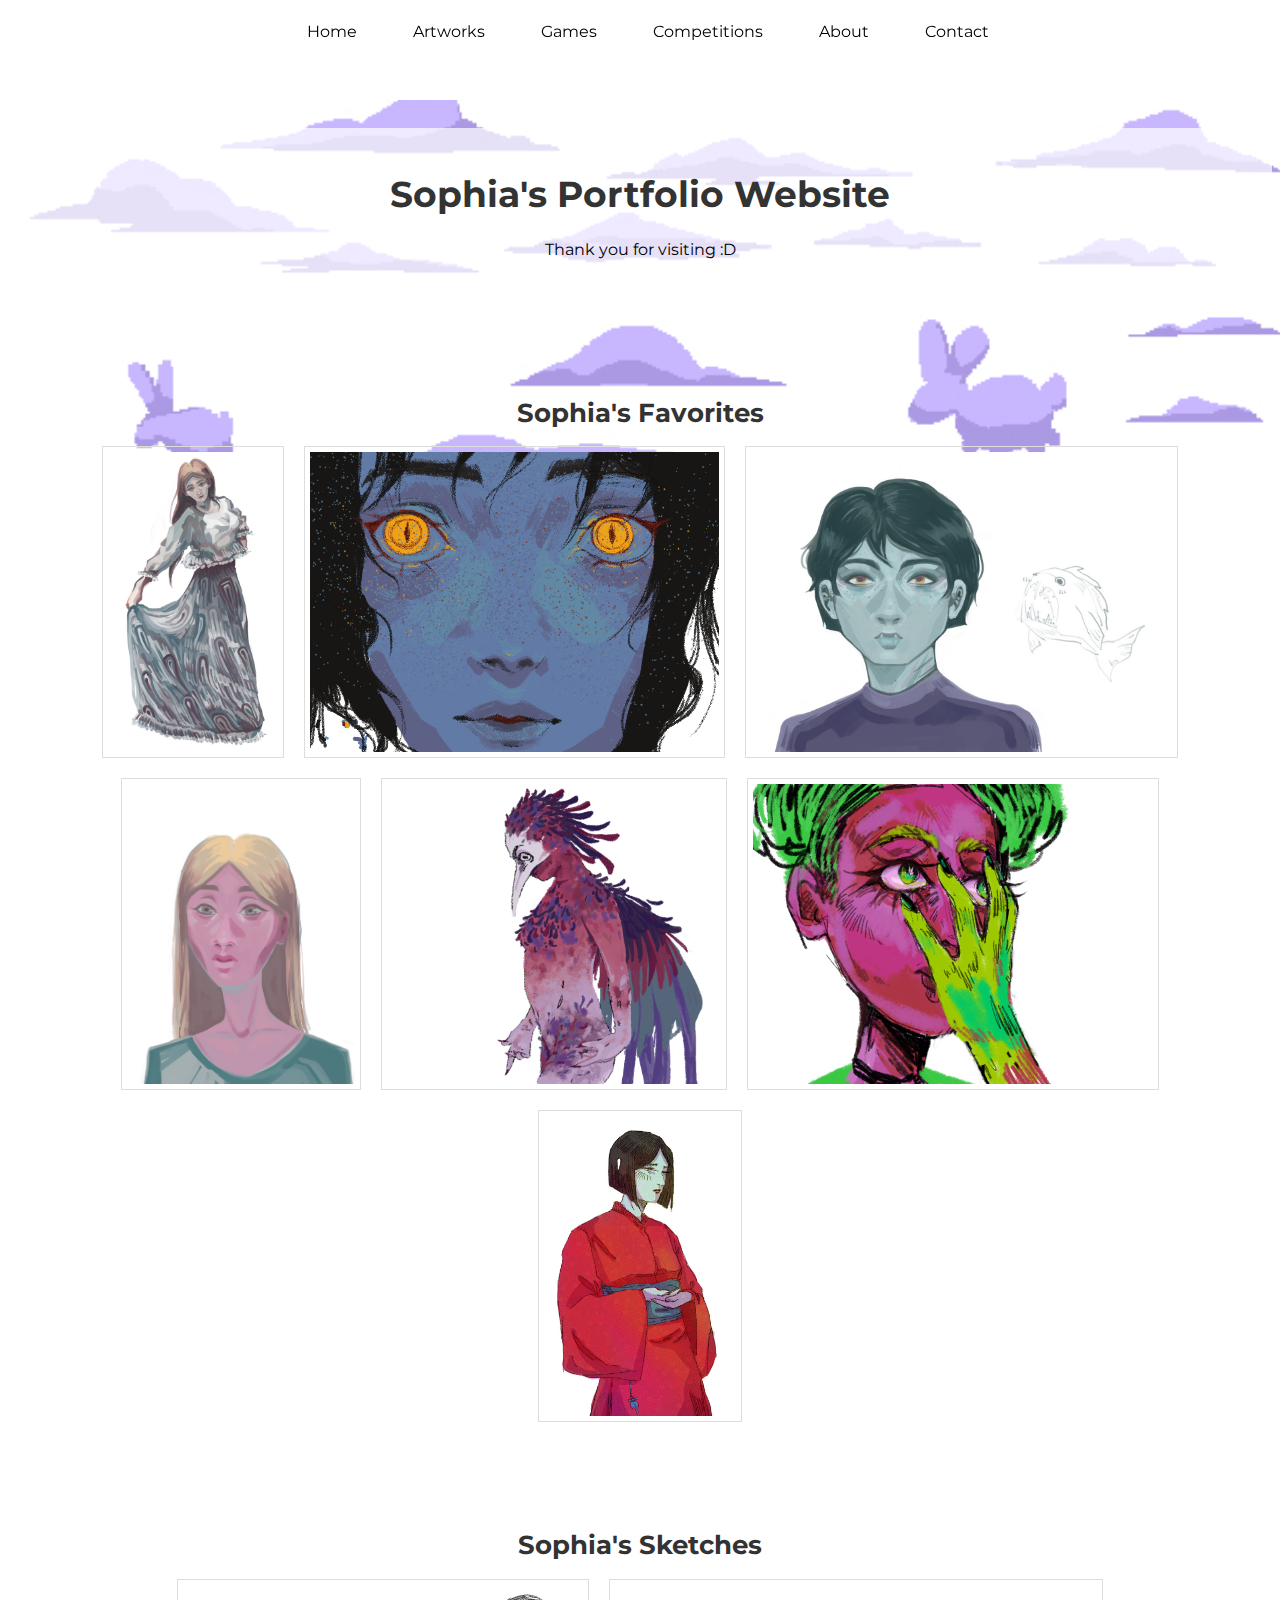
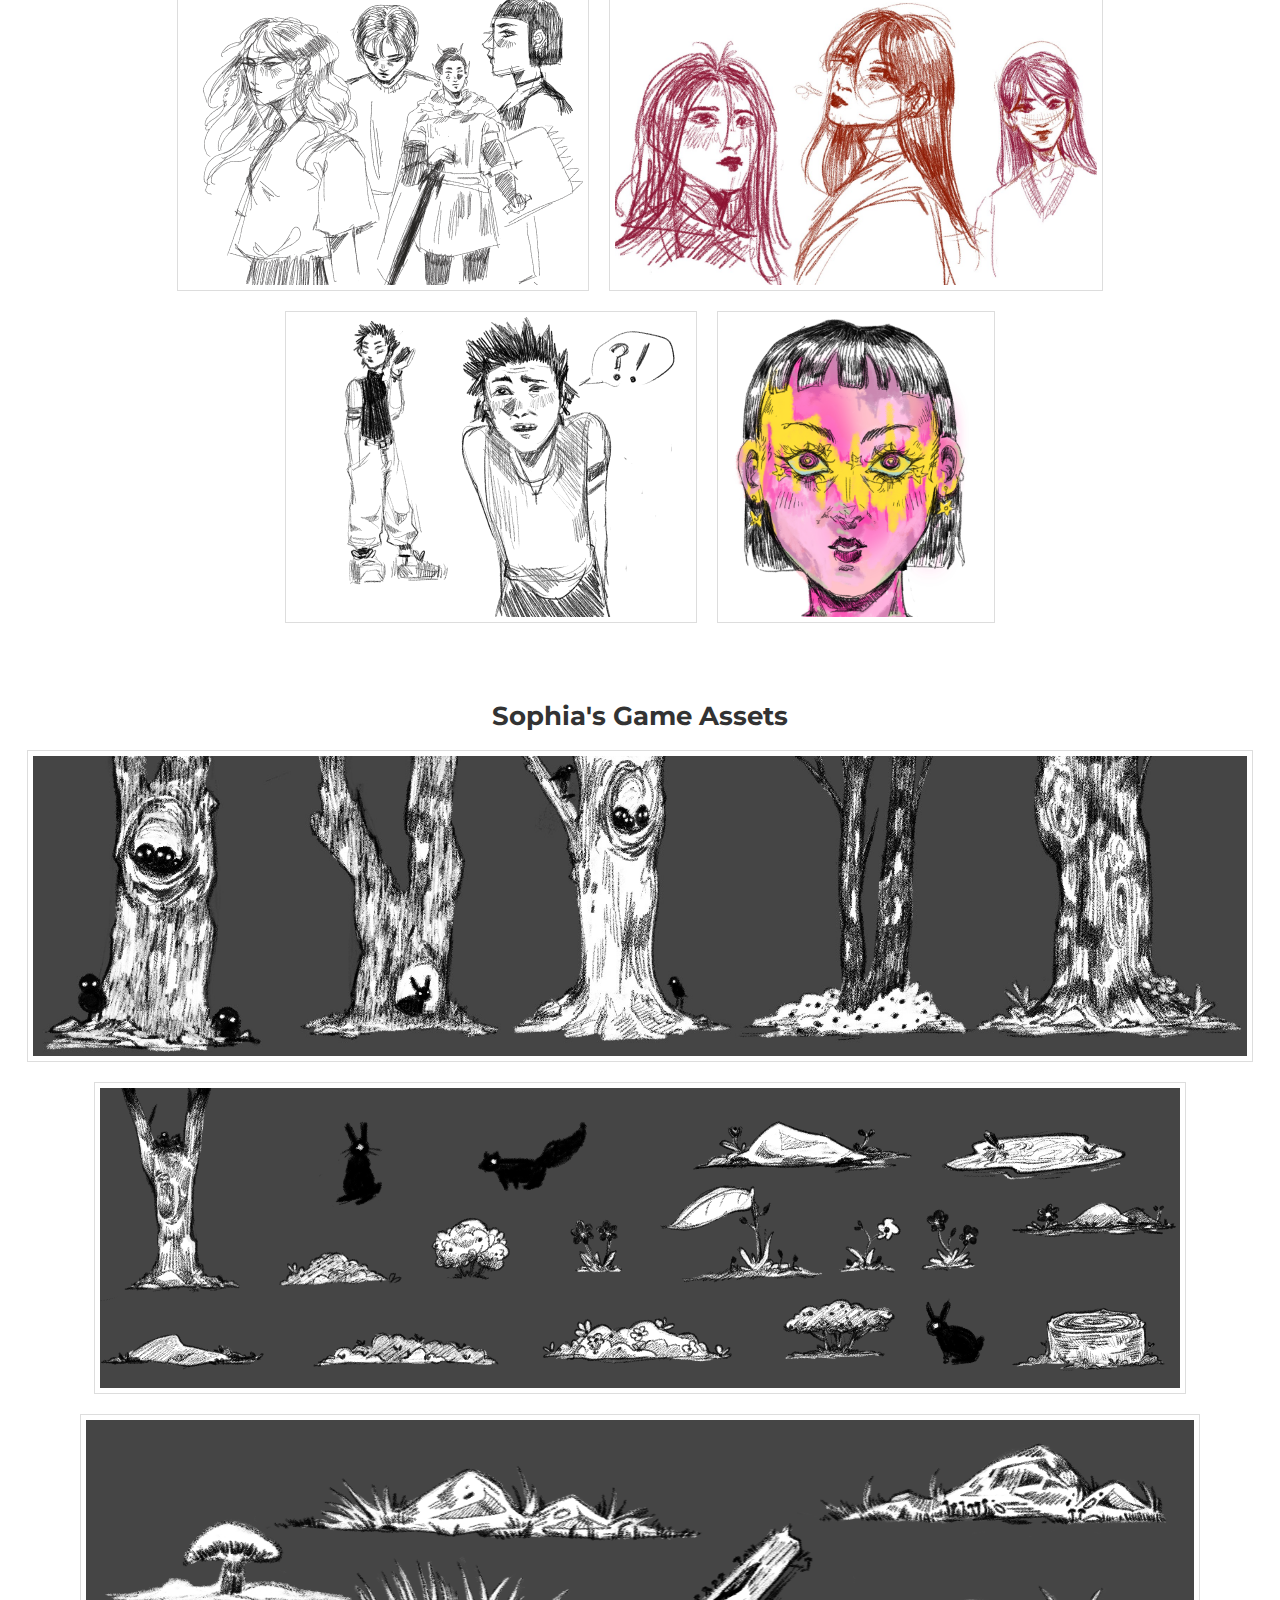
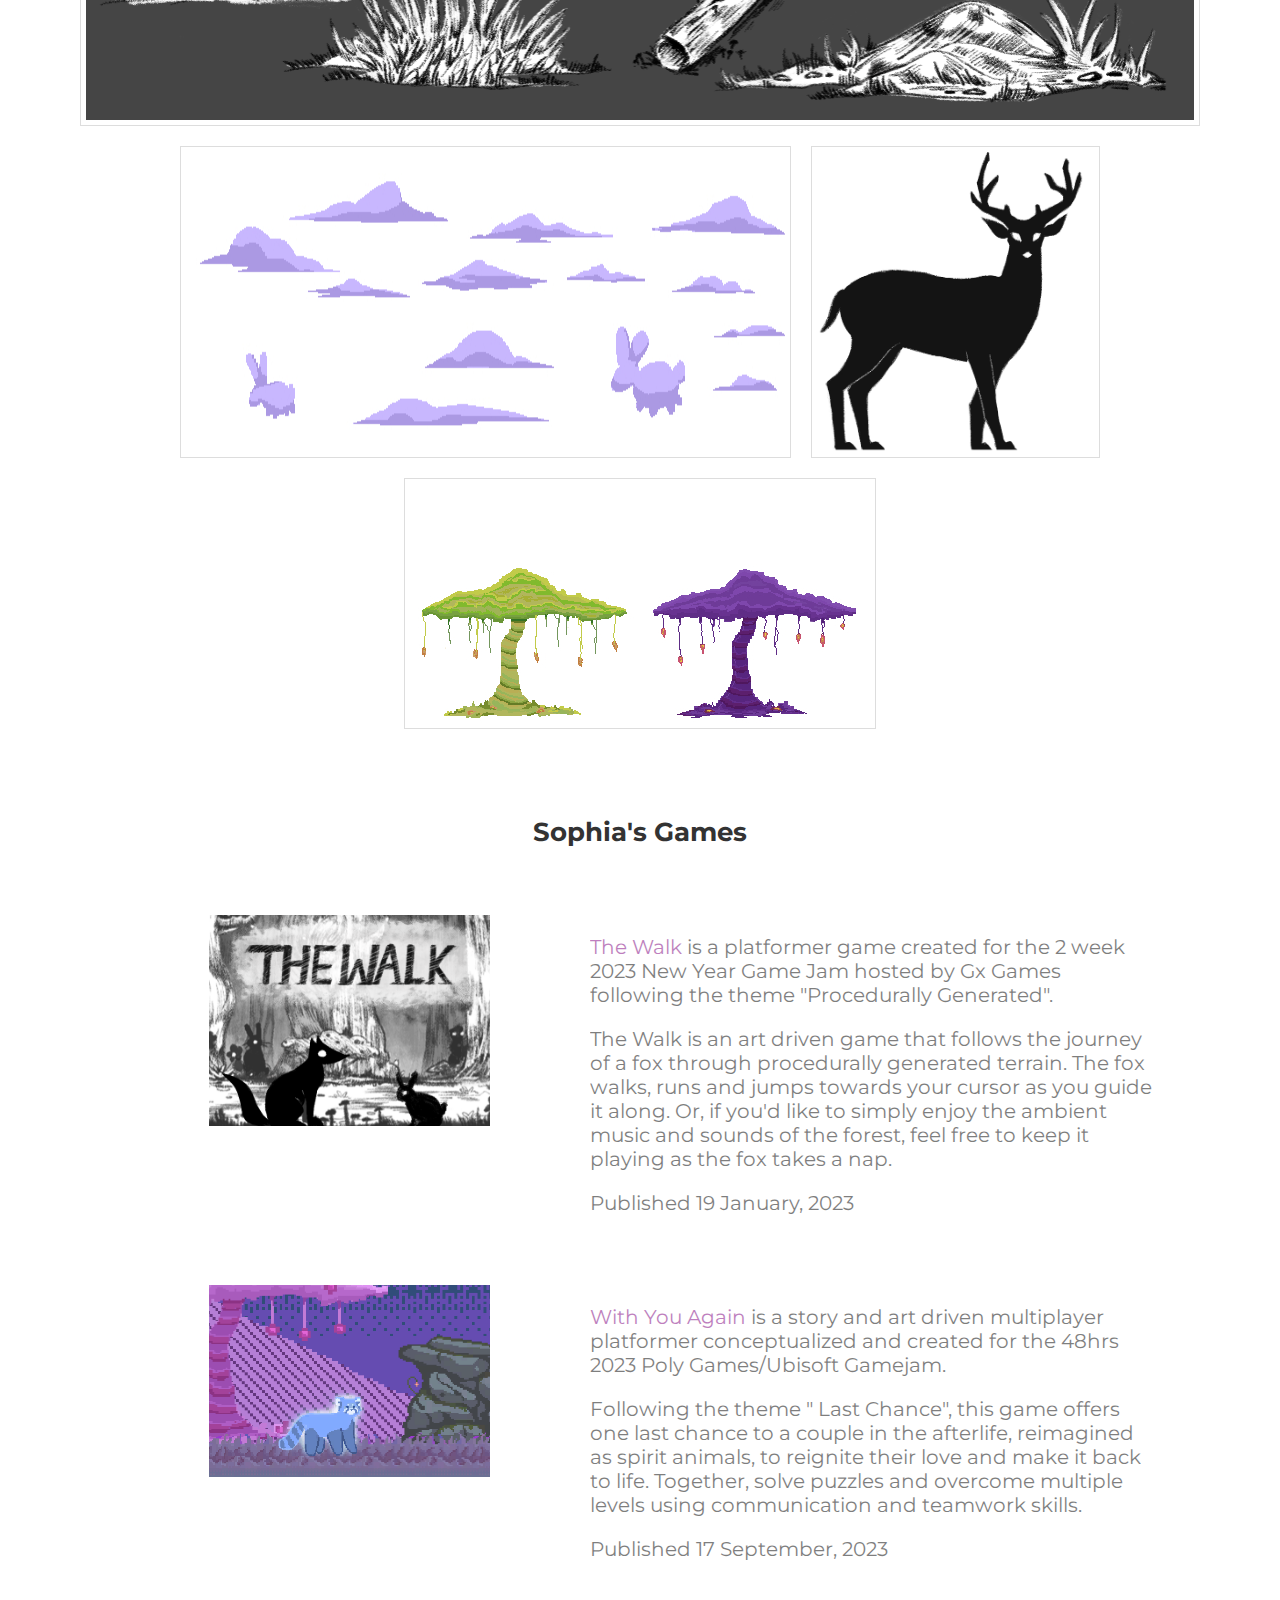
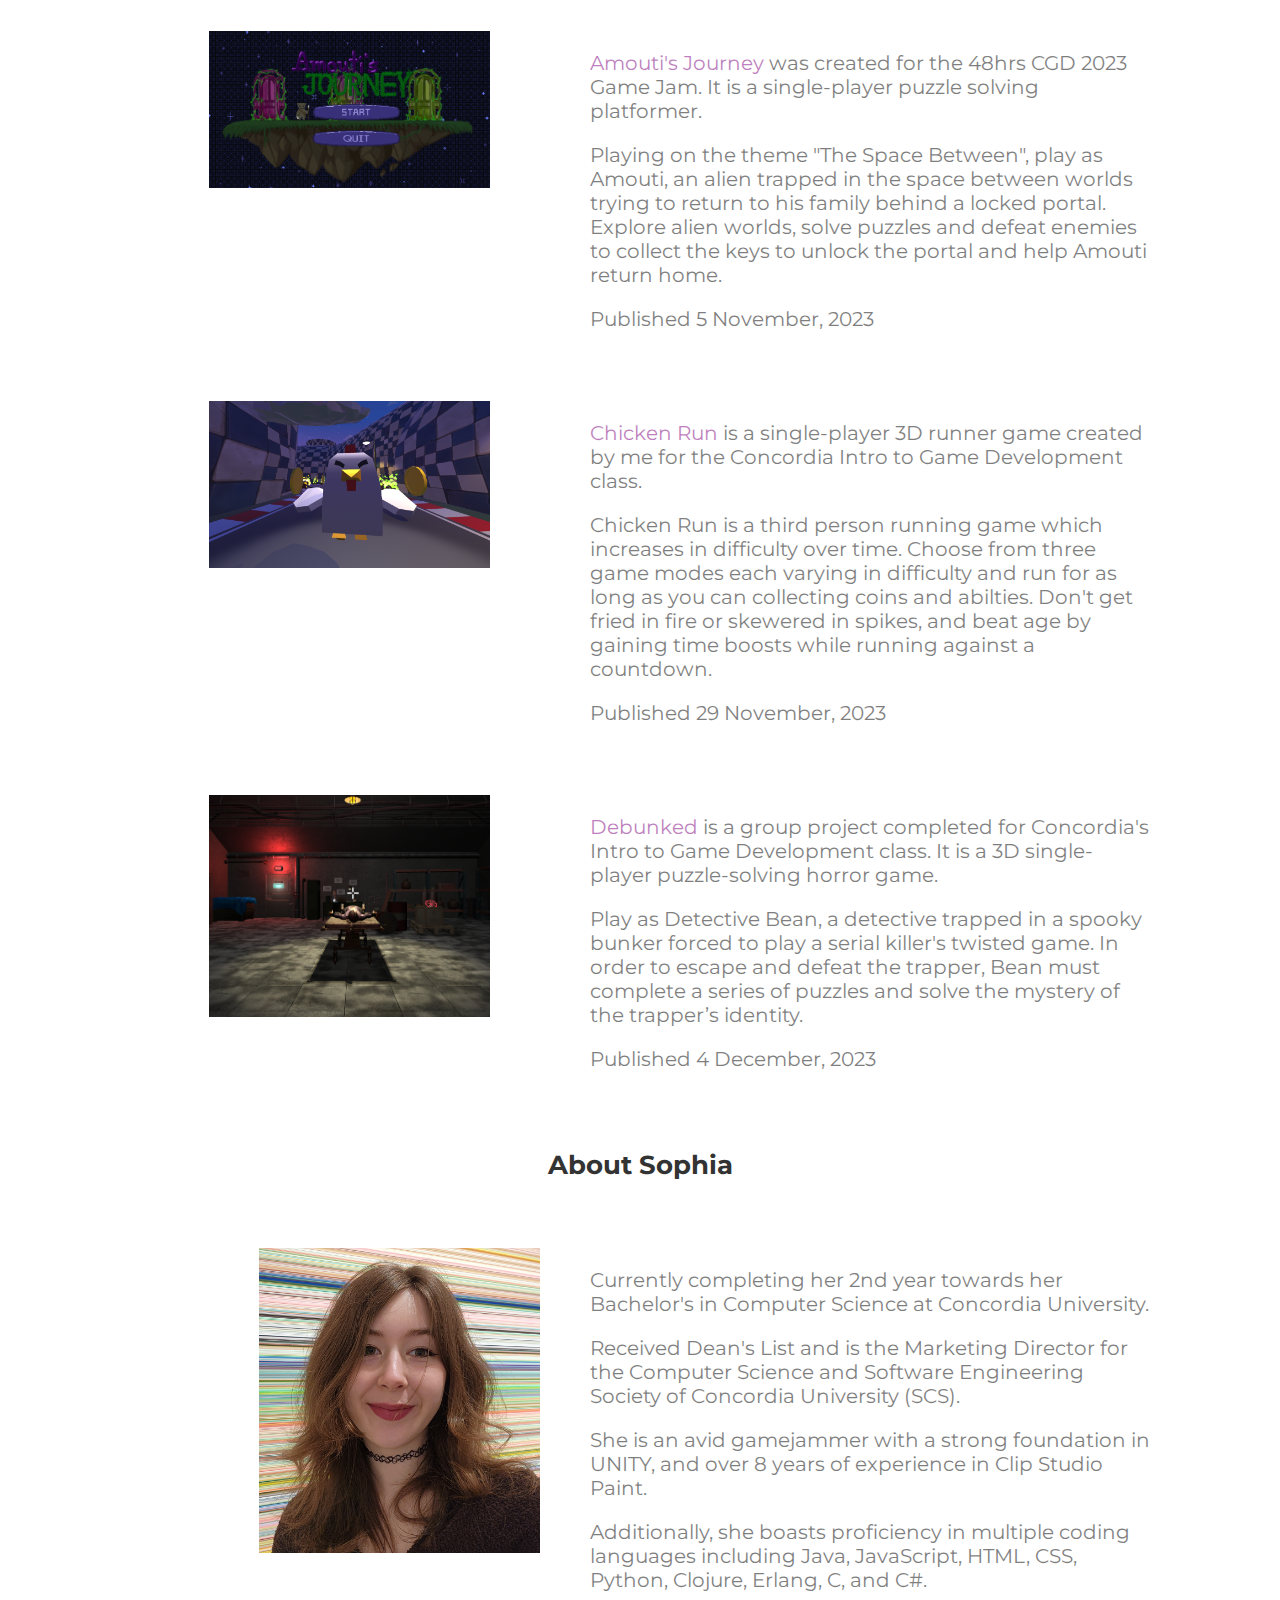
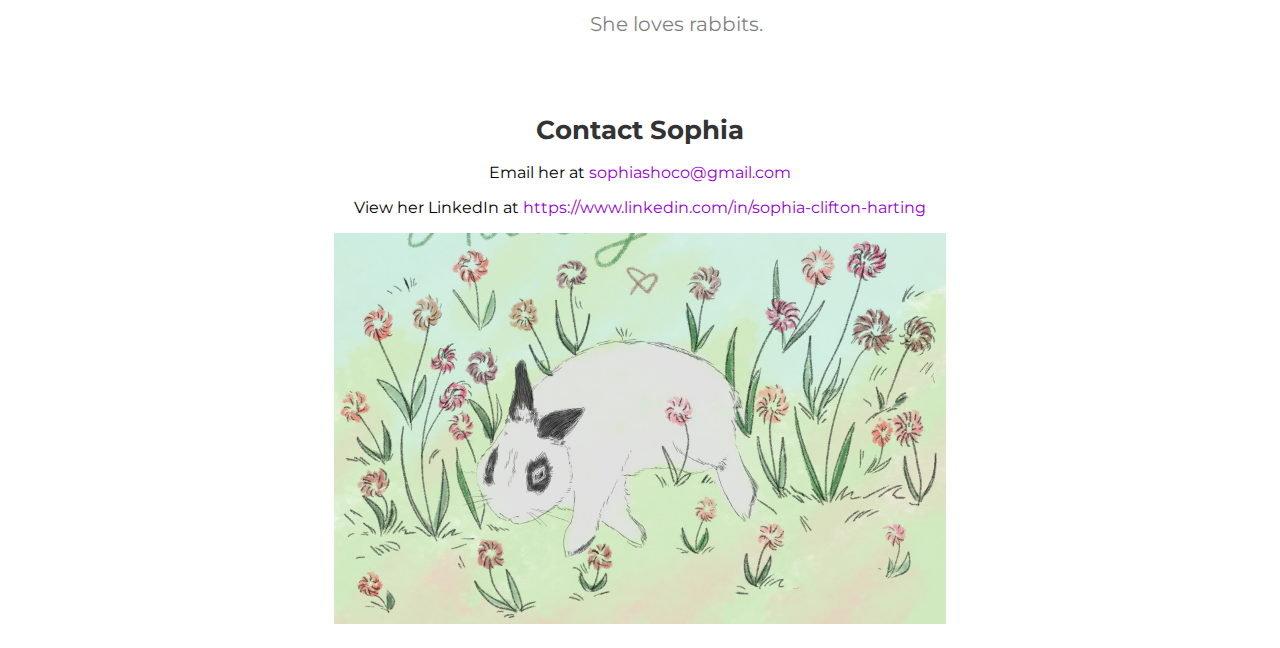
==== commit e80b7230: "Add files via upload" ====
--- a/index.html
+++ b/index.html
@@ -8,7 +8,9 @@
     <link rel="preconnect" href="https://fonts.gstatic.com" crossorigin>
     <link href="https://fonts.googleapis.com/css2?family=Young+Serif&display=swap" rel="stylesheet">
     <link rel="stylesheet" href="style.css">
+    <link rel="stylesheet" href="style2.css">
     <link href="https://fonts.googleapis.com/css2?family=Montserrat:wght@300&family=Young+Serif&display=swap" rel="stylesheet">
+    <script src="https://ajax.googleapis.com/ajax/libs/jquery/3.6.0/jquery.min.js"></script>
     <script src="script.js"></script>
     <script src="jquery.js"></script>
     <script>
@@ -19,10 +21,8 @@
     <title>Sophia's Website :D</title>
 </head>
 <body>
-<!--<div class = "container">-->
-    <!--<div class="pages">-->
-    <!--<div class="page">-->
-    <ul id="Home" class="section">
+<div class = "container">
+    <ul>
         <li><a href="#Home">Home</a></li>
         <li class="dropdown">
             <a href="#Artworks">Artworks</a>
@@ -33,17 +33,15 @@
             </div>
         </li>
         <li><a href="#Games">Games</a></li>
-        <li><a href="#Competitions"> Competitions </a></li>
+        <li><a href="page2.html" id="link"> Competitions </a></li>
         <li><a href="#About">About</a></li>
         <li><a href="#Contact">Contact</a></li>
     </ul>
-
+    <div id="Home" class="section"></div>
     <div class="info">
         <h1>Sophia's Portfolio Website</h1>
         Thank you for visiting :D
     </div>
-
-    <div id="Competitions"></div>
 
         <div id="Artworks" class="section">
             <h1>Sophia's Favorites</h1>
@@ -175,16 +173,7 @@
         </div>
     </div>
 
-
-<!--<div class="page">
-    <div id="includedContent"></div>
-    <h1>Page 2 woooo</h1>
 </div>
-
-
-
-</div>
-</div>-->
 
 
 </body>
--- a/style.css
+++ b/style.css
@@ -1,24 +1,7 @@
 .container{
   width:100%;
   height: 100%;
-  overflow:hidden;
-}
-
-.pages{
-  display:flex;
-  width: 200%;
-  height: 100%;
-  box-sizing: border-box;
-}
-
-.page{
-  width: 100%;
-  height: 100%;
-  display:flex;
-  flex-direction:column;
-  gap: 10px;
-  transition: all 1s;
-  transition: transform 0.5s ease;
+  min-width: 400px;
 }
 
   /* Start Main Menu test*/
@@ -272,11 +255,16 @@
   padding-top: 50px;
   flex: 1;
   opacity: 0.5;
-  transition: opacity 0.5s; /* Transition effect for opacity */
+  transition: opacity 0.5s;
   padding-right: 100px;
   /*background-color: red;*/
 }
 
+@media (max-width: 500px) {
+  .description {
+    padding-right: 0;
+  }
+}
 
 .descriptionAbout {
   text-align: left;
@@ -300,7 +288,7 @@
   padding-right: 100px;
   width: 50%;
   max-width: 500px;
-  min-width: 250px;
+  min-width: 20px;
   height: auto;
   /*background-color: purple;*/
 }
@@ -310,7 +298,7 @@
   padding-right: 50px;
   width: 50%;
   max-width: 400px;
-  min-width: 250px;
+  min-width: 20px;
   height: auto;
   /*background-color: purple;*/
 }
@@ -357,8 +345,24 @@
 
 .Samuel-image
 {
-  padding-bottom: 300px;
   max-width: 50%;
   max-height: 50%;
 }
 
+body {
+  overflow-x: hidden;
+}
+
+.page-slide-out {
+  animation: slideOut 0.5s forwards;
+}
+
+@keyframes slideOut {
+  from {
+    transform: translateX(0); 
+  }
+  to {
+    transform: translateX(-100%);
+  }
+}
+
--- a/style2.css
+++ b/style2.css
@@ -0,0 +1,166 @@
+
+  
+  /* Website Sections*/
+  #Hackathons {
+      font-family: 'Montserrat', sans-serif;
+      text-align:center;
+      padding: 20px;
+      position: relative;
+      top: 200px;
+    }
+    
+    #Hackathons h1 {
+      font-size: 30px;
+      color: #333;
+      font-weight: bold;
+    }
+    
+  
+    #CTF {
+      font-family: 'Montserrat', sans-serif;
+      text-align:center;
+      padding: 20px;
+      position: relative;
+      top: 250px;
+    }
+    
+    #CTF h1 {
+      font-size: 26px;
+      color: #333;
+    }
+  
+    #Programming {
+      font-family: 'Montserrat', sans-serif;
+      text-align:center;
+      padding: 20px;
+      position: relative;
+      top: 270px;
+    }
+    
+    #Programming h1 {
+      font-size: 26px;
+      color: #333;
+    }
+
+
+  .descriptionComp {
+    text-align: left; 
+    margin: 0; 
+    flex:1;
+    padding-bottom: 50px;
+    font-size: 20px;
+    padding-right: 50px; 
+    /*background-color: red;*/
+}
+
+.extraInfo {
+  font-weight: bold;
+    width: 45%;
+    text-align: left; 
+    margin: 0; 
+    padding-top: 10px;
+    padding-bottom: 50px;
+    font-size: 20px;
+    position:center;
+    /*background-color: blue;  */
+}
+  
+  
+.image-descriptionComp .descriptionAbout {
+
+  text-align: left;
+  font-size: 20px;
+  padding-top: 50px;
+  flex: 1;
+  opacity: 0.5;
+  transition: opacity 0.5s;
+  padding-right: 100px;
+  /*background-color: red;*/
+}
+
+
+  @media (max-width: 500px) {
+  .image-descriptionComp .descriptionAbout {
+    padding-right: 0;
+  }
+}
+  
+  .Samuel-imageComp
+  {
+    max-width: 50%;
+    max-height: 50%;
+    overflow: hidden;
+  }
+  
+  .compInfo
+  {
+    text-align: left;
+  }
+  #header {
+    font-size: 56px;
+    color: #333;
+  }
+  .compInfo .name {
+    text-align: left;
+    margin: 0; 
+    flex:1;
+    font-size: 26px; 
+    color: #333;
+    font-weight: bold; 
+    margin-bottom: 0;
+}
+.container1 {
+  display: flex;
+  justify-content: center;
+  align-items: center; 
+  max-width: 1700px; 
+  margin: 0 auto; 
+}
+.container2 {
+  display: flex;
+  justify-content: center;
+  align-items: center; 
+  max-width: 1700px; 
+  margin: 0 auto; 
+}
+.container3 {
+  display: flex;
+  justify-content: center; 
+  align-items: center; 
+  max-width: 1700px; 
+  margin: 0 auto; 
+}
+.compInfo .awards{
+  text-align: left; 
+    margin: 0; 
+    flex:1;
+    font-size: 19px; 
+    color: #333; 
+    font-weight: bold; 
+    margin-bottom: 15px;}
+
+.image-descriptionComp {
+  display: flex;
+  position: center;
+}
+.container{
+  width:100%;
+  height: 100%;
+  min-width: 400px;
+}
+body {
+  overflow-x: hidden;
+}
+
+.page-slide-out2 {
+  animation: slideOut2 0.5s forwards;
+}
+
+@keyframes slideOut2 {
+  from {
+    transform: translateX(0); 
+  }
+  to {
+    transform: translateX(100%);
+  }
+}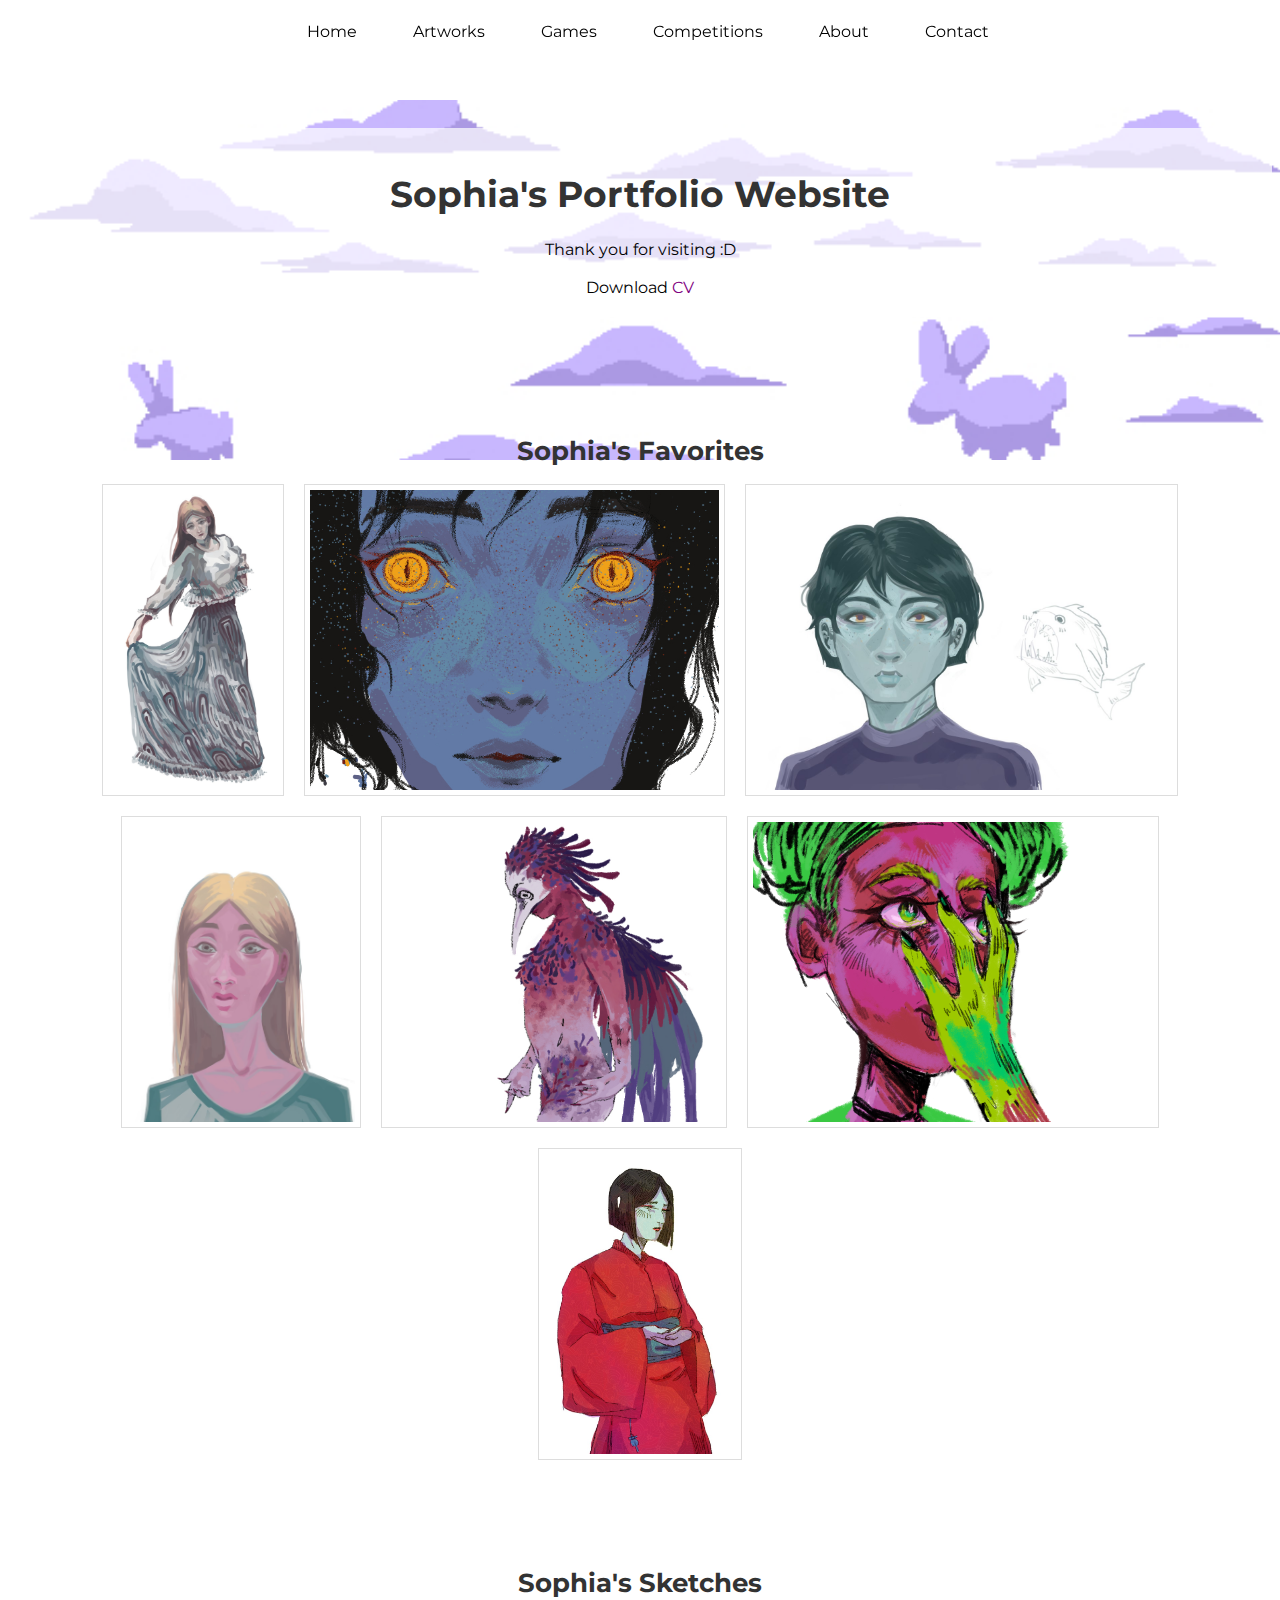
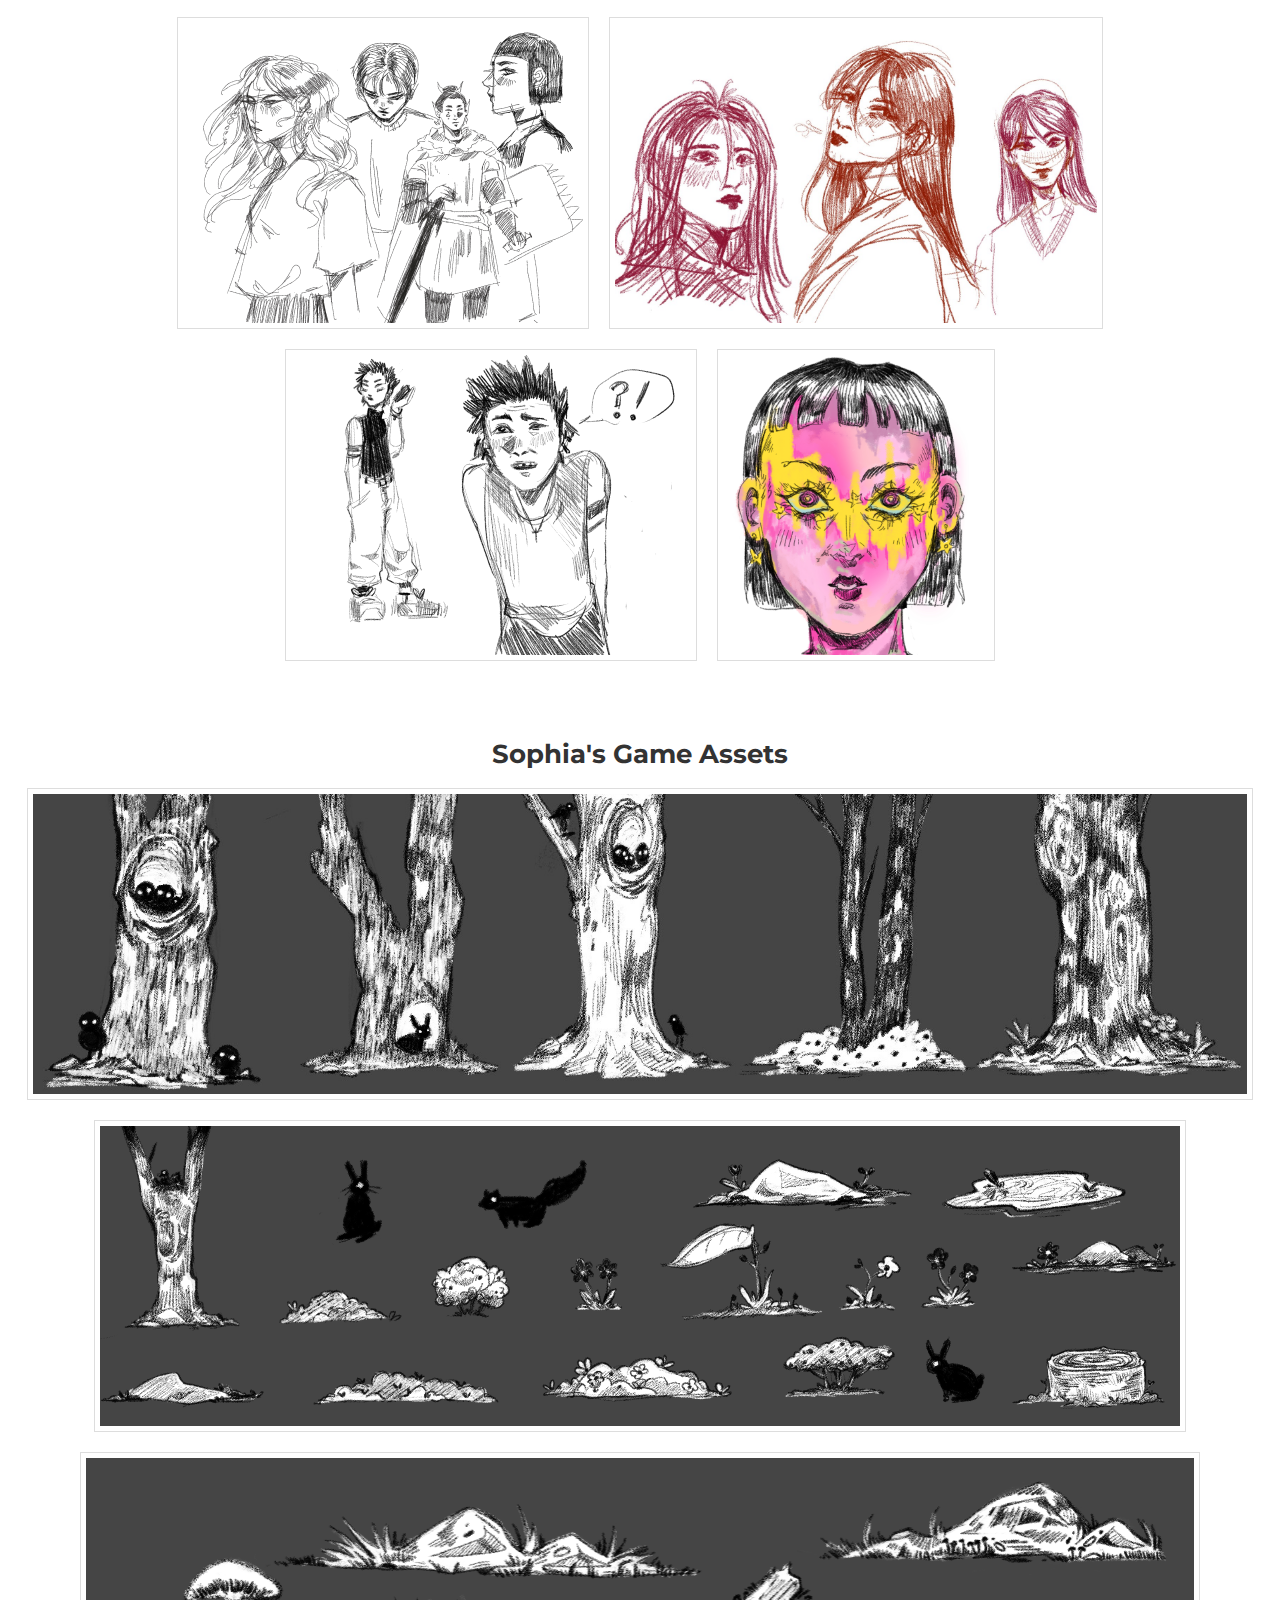
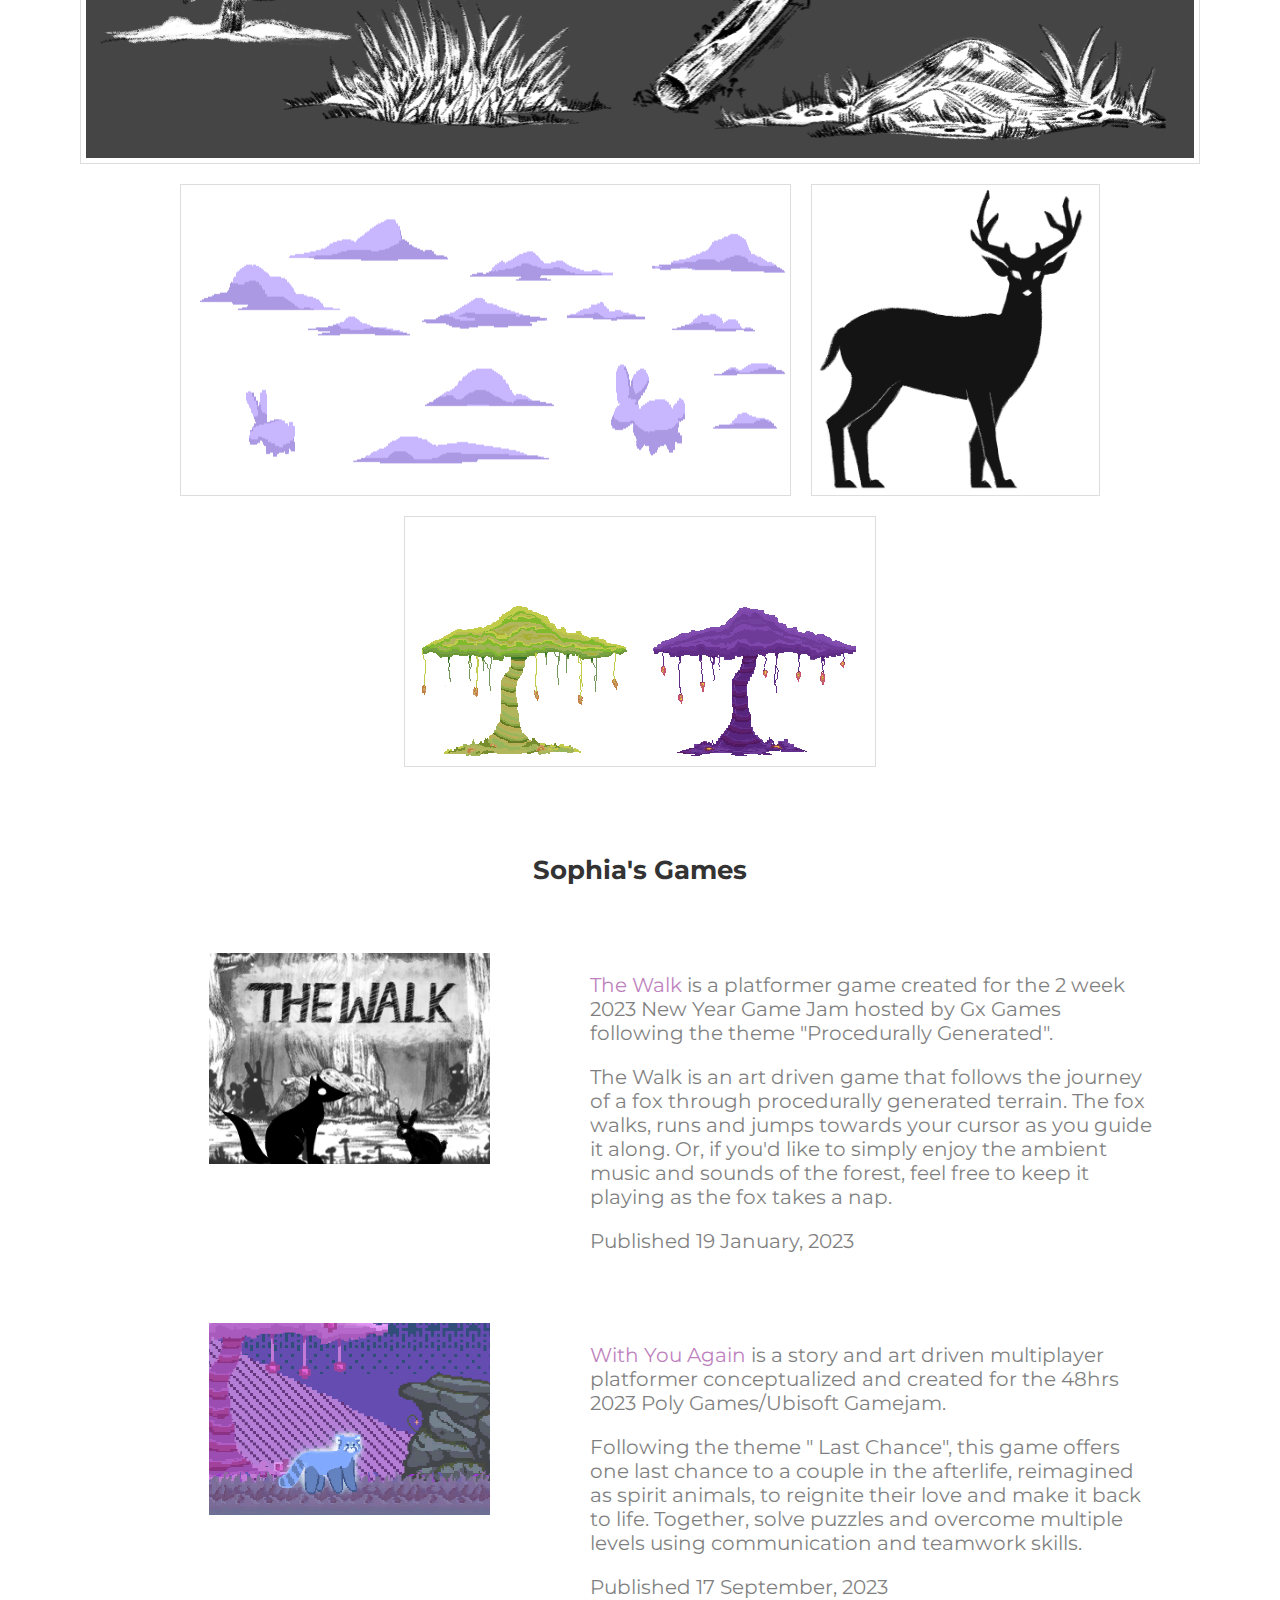
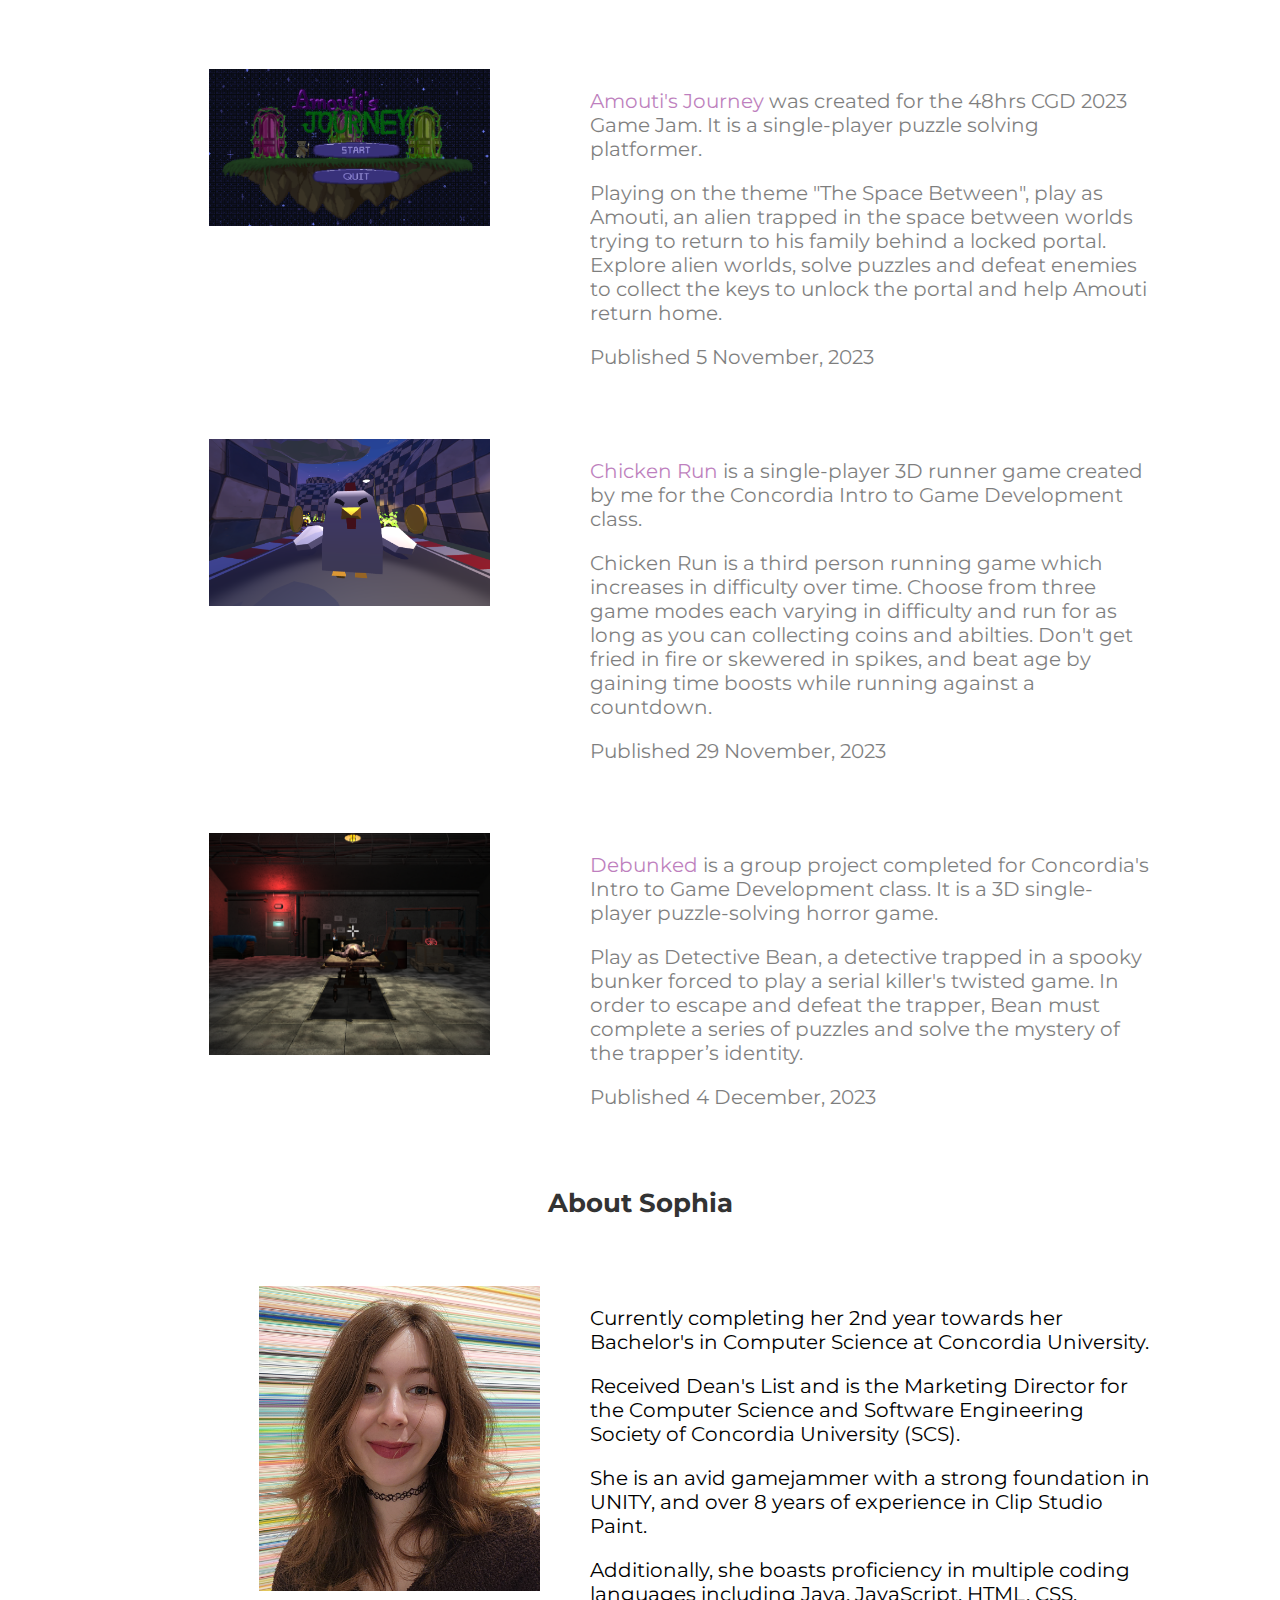
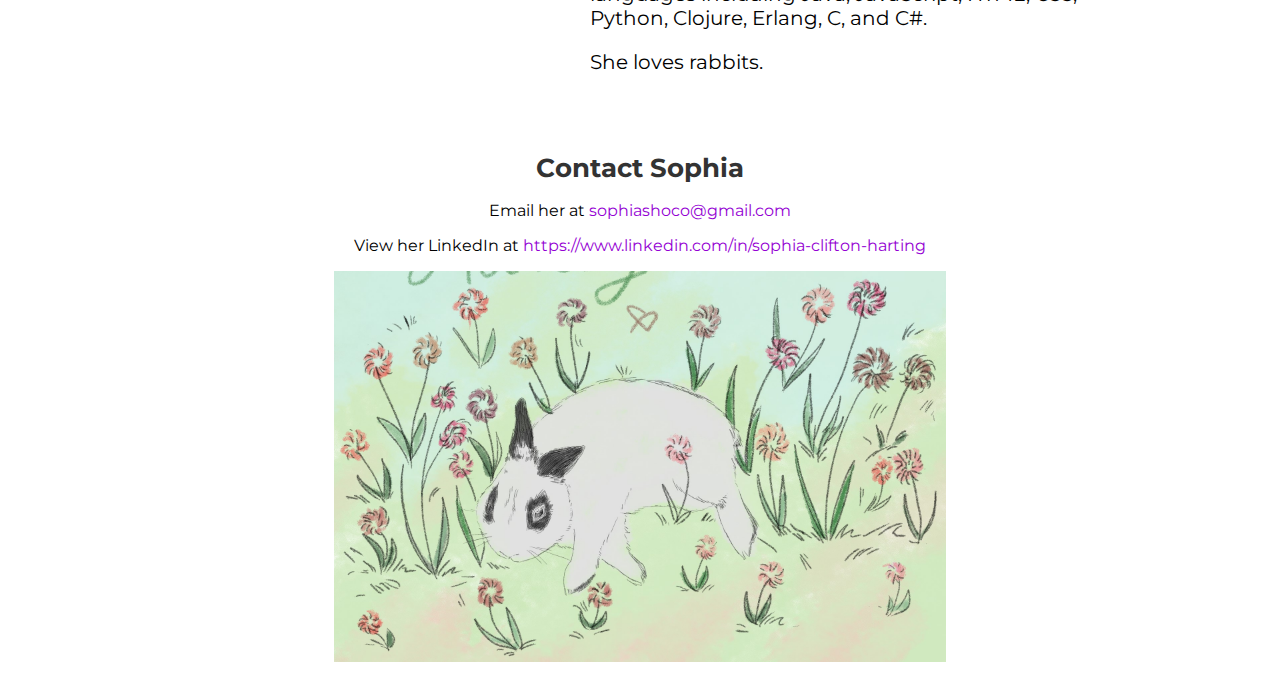
==== commit fcf7cab1: "Update index.html" ====
--- a/index.html
+++ b/index.html
@@ -38,10 +38,13 @@
         <li><a href="#Contact">Contact</a></li>
     </ul>
     <div id="Home" class="section"></div>
-    <div class="info">
-        <h1>Sophia's Portfolio Website</h1>
-        Thank you for visiting :D
-    </div>
+        <div class="infoContainer">
+            <div class="info">
+                <h1>Sophia's Portfolio Website</h1>
+                Thank you for visiting :D<br><br>
+                Download <a href="images/Sophia_Clifton-Harting_CV.pdf" class="game-link" target="_blank" download="Sophia_Clifton-Harting_CV.pdf">CV</a>
+            </div>
+        </div>
 
         <div id="Artworks" class="section">
             <h1>Sophia's Favorites</h1>
@@ -144,7 +147,7 @@
                 <div class="image-galleryGames">
                     <img src="images/SOPHIA.jpg" alt="Image 1" class="about-image">
                 </div>
-                <div class="description">
+                <div class="descriptionAbout">
                     <p>Currently completing her 2nd year towards her Bachelor's in Computer Science at Concordia University. </p>
                     <p>Received Dean's List and is the Marketing Director for the Computer Science and Software Engineering Society of Concordia University (SCS).</p>
                     <p>She is an avid gamejammer with a strong foundation in UNITY, and over 8 years of experience in Clip Studio Paint. </p>
@@ -162,7 +165,8 @@
                 <img class="Samuel-image" src="images/Samuel.1.jpg" alt="Image 1">
             </div>
         </div>   
-                     
+    </div>
+                 
 </div>
 
 <div class="banner-image"></div>
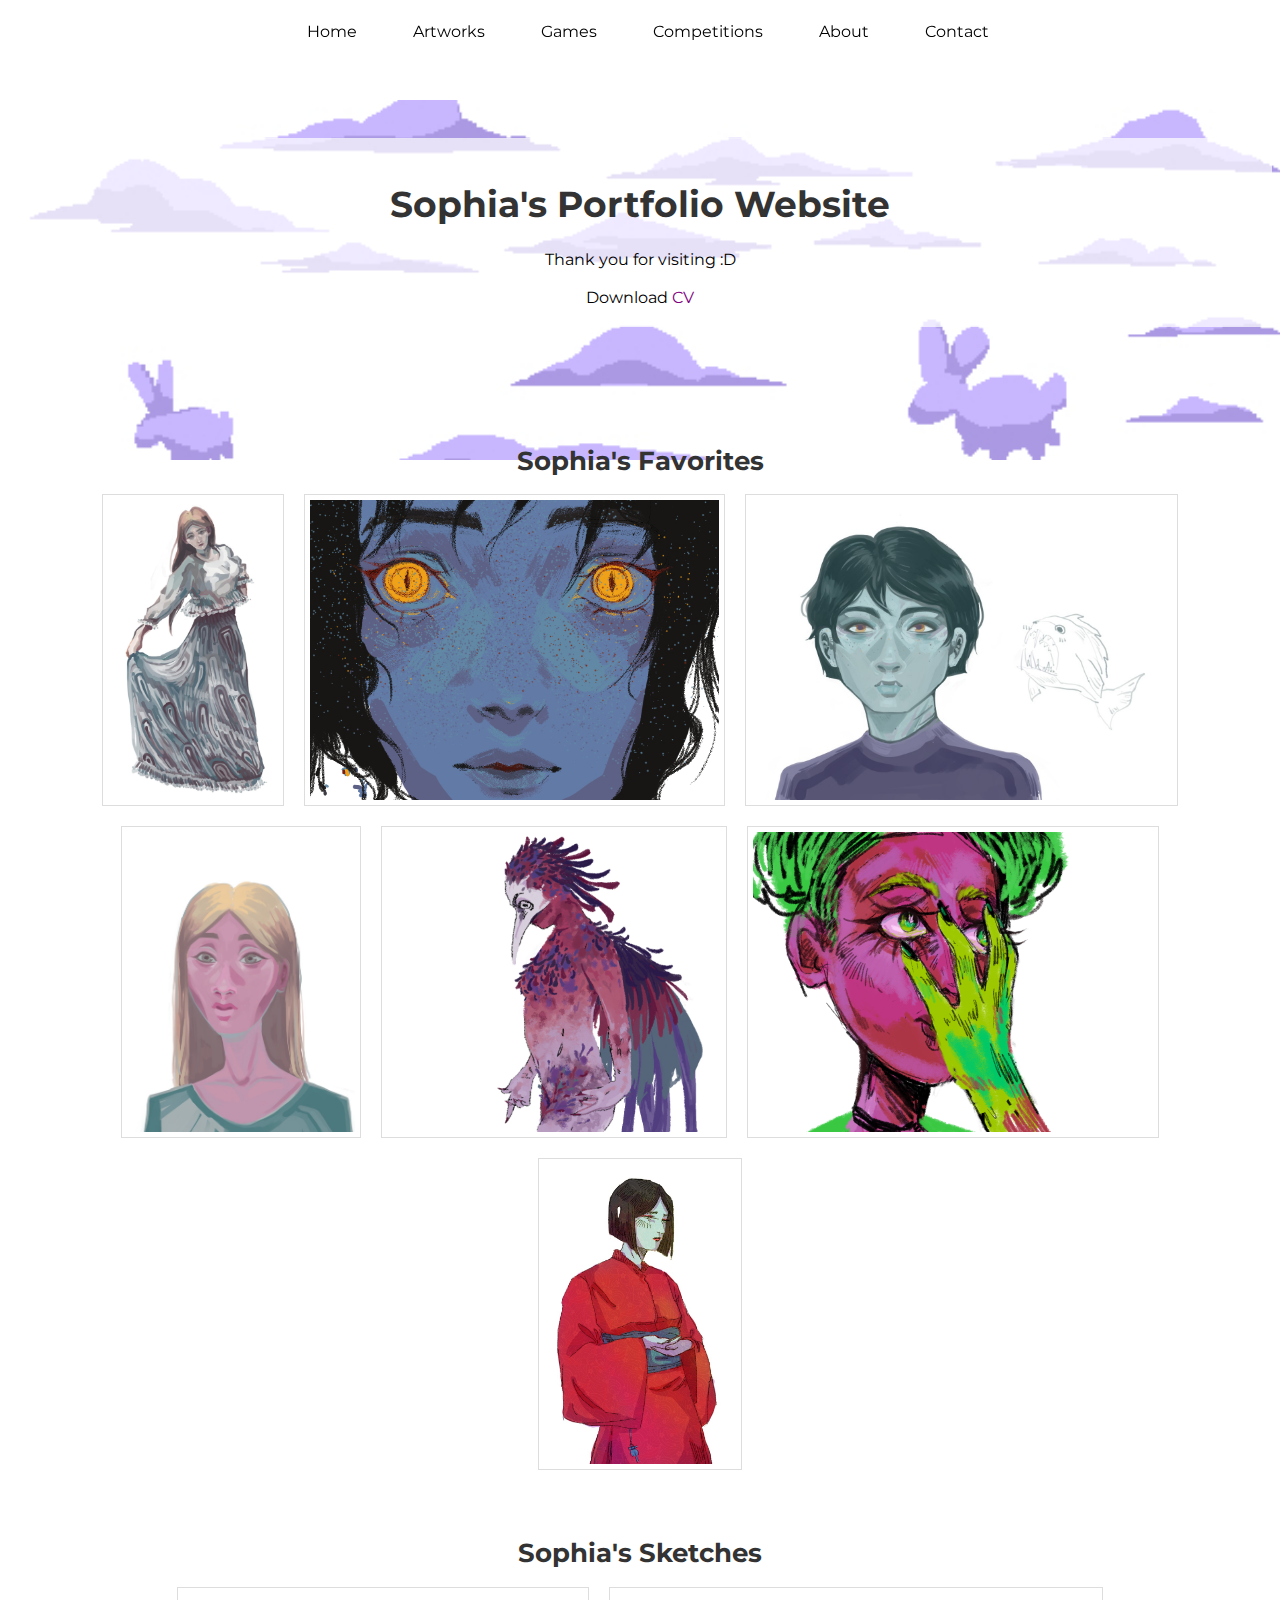
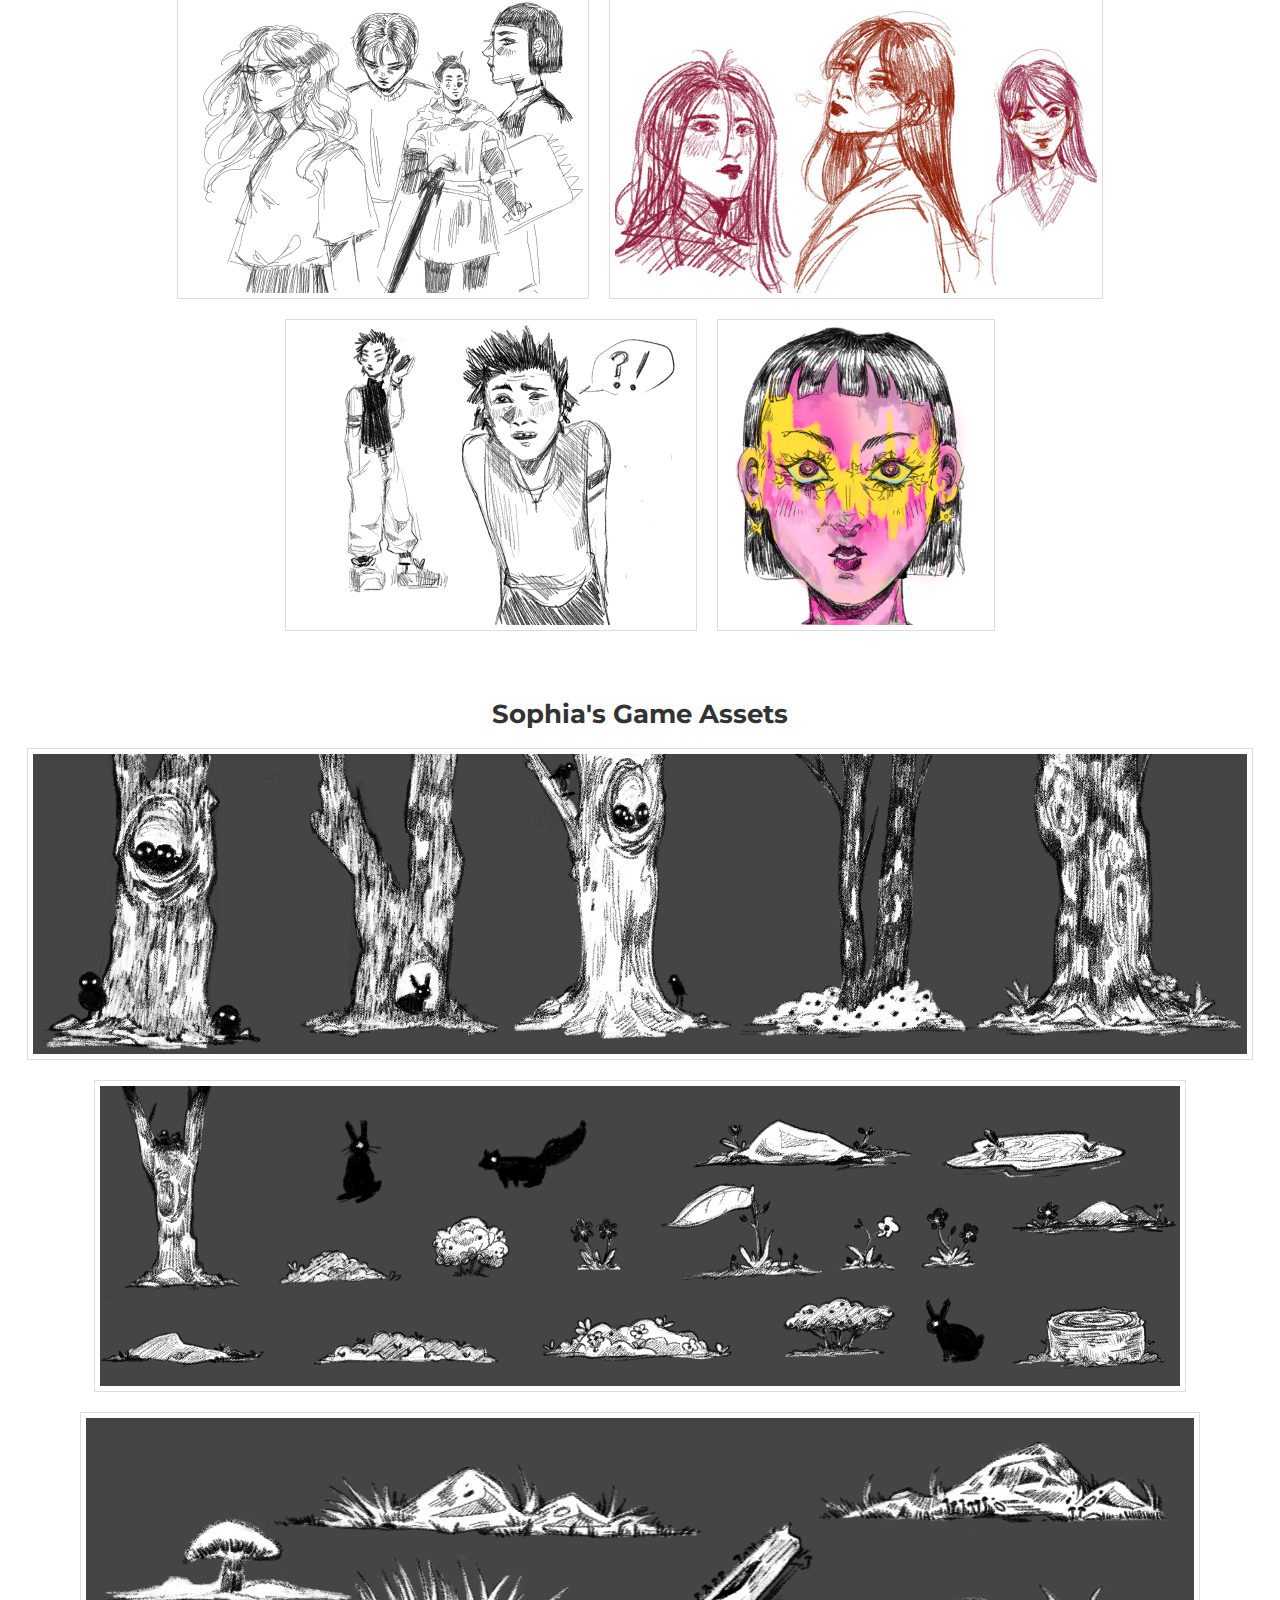
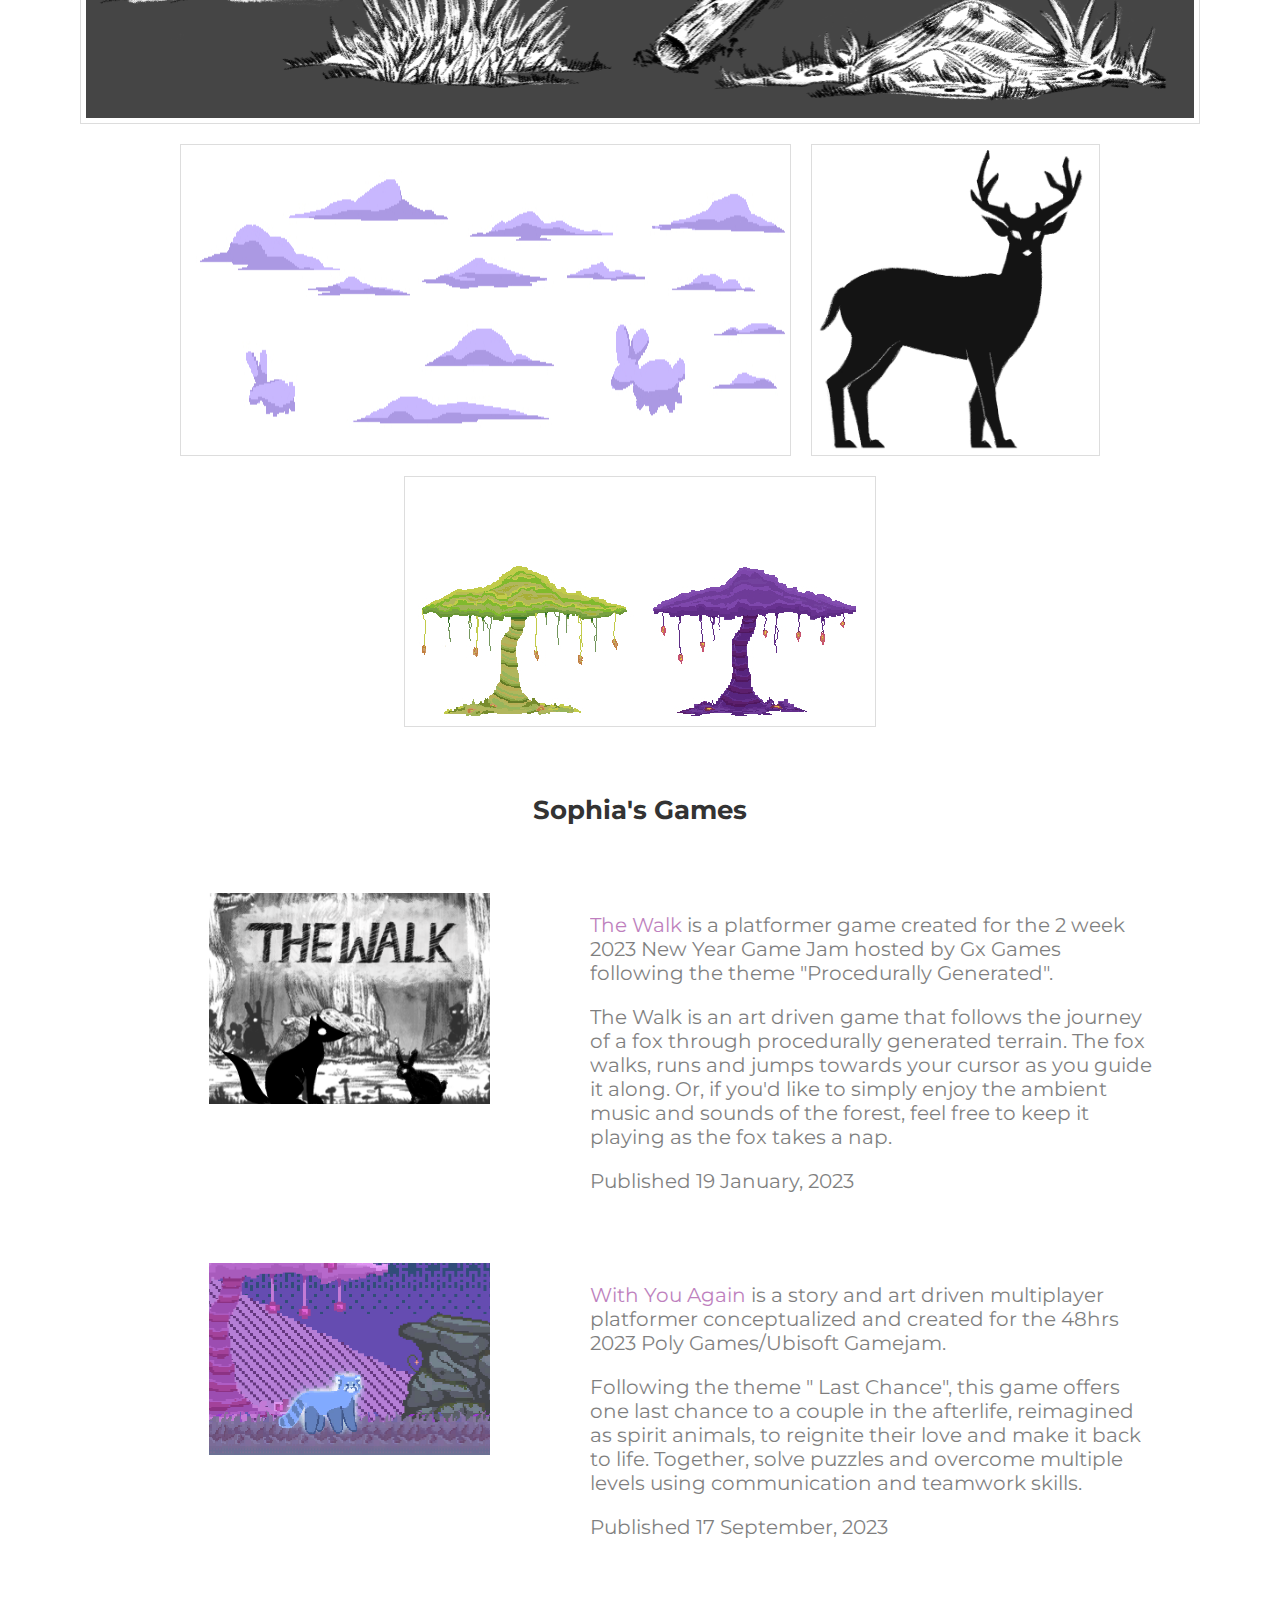
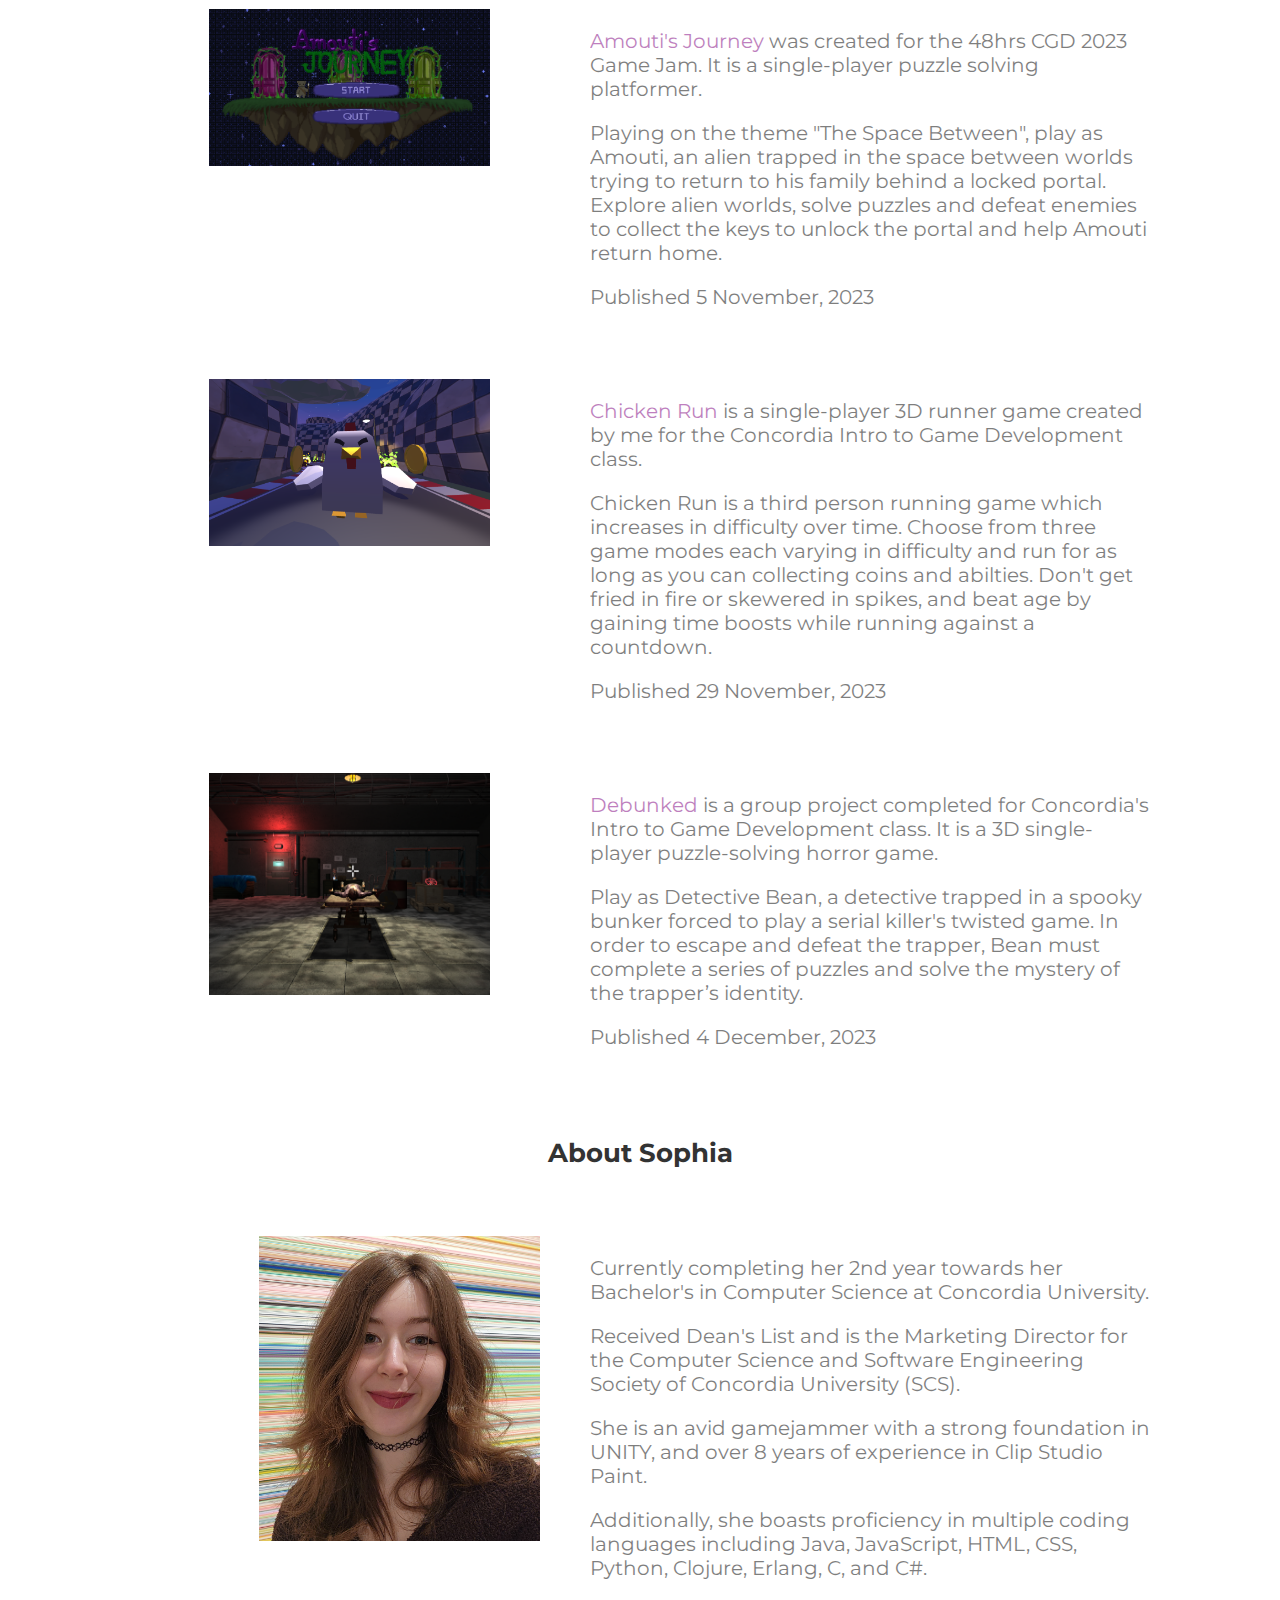
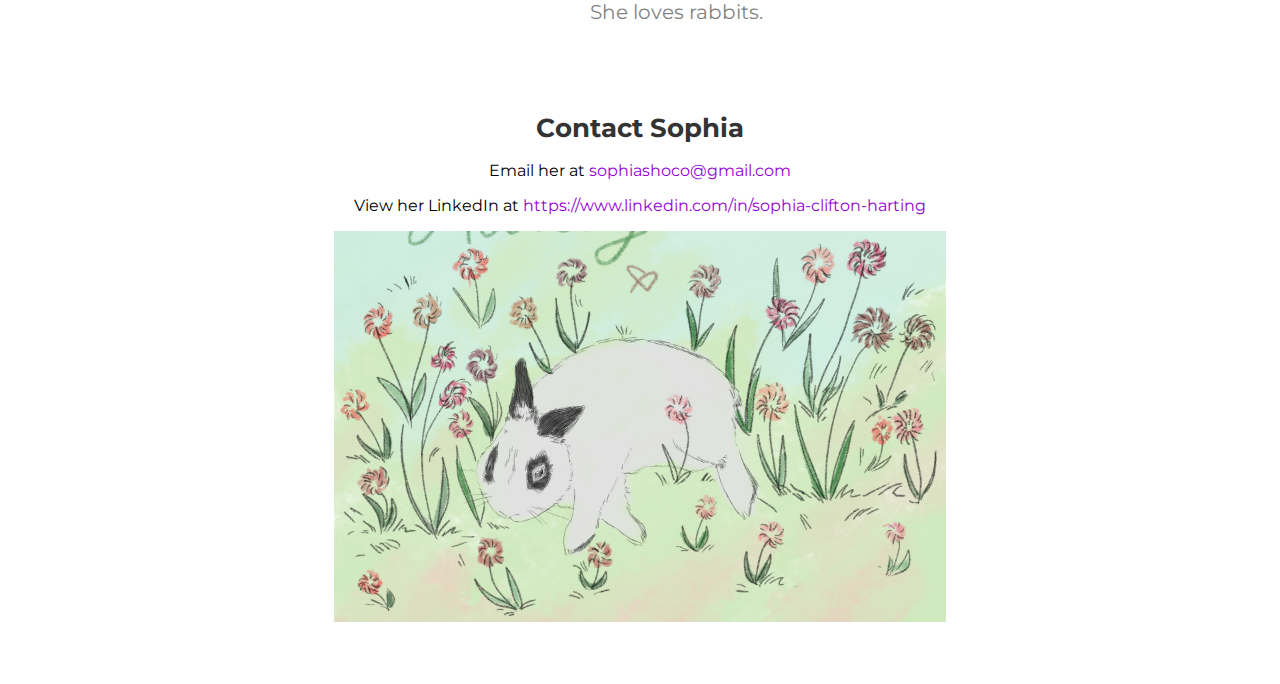
==== commit 1a030d43: "Update index.html" ====
--- a/index.html
+++ b/index.html
@@ -169,7 +169,7 @@
                  
 </div>
 
-<div class="banner-image"></div>
+<div id="banner" class="banner-image"></div>
     <div id="overlay">
         <div id="image-container">
             <img id="enlarged-image">
--- a/style.css
+++ b/style.css
@@ -2,6 +2,7 @@
   width:100%;
   height: 100%;
   min-width: 400px;
+  padding-bottom: 30px;
 }
 
   /* Start Main Menu test*/
@@ -67,7 +68,8 @@
     z-index: -1; /*behind other things*/
   }
 /* End Banner Image */
-
+ 
+.infoContainer{padding-top: 130px;}
 /* Banner Div  */
 .info {
     font-family: 'Montserrat', sans-serif;
@@ -75,7 +77,6 @@
     padding: 20px;
     background-color: rgba(255, 255, 255, 0.7);
     position: relative;
-    top: 120px;
   }
   
   .info h1 {
@@ -90,7 +91,7 @@
     text-align:center;
     padding: 20px;
     position: relative;
-    top: 200px;
+    padding-top: 100px;
   }
   
   #Artworks h1 {
@@ -103,7 +104,7 @@
     text-align:center;
     padding: 20px;
     position: relative;
-    top: 250px;
+    padding-top: 30px;
   }
   
   #Sketches h1 {
@@ -116,7 +117,7 @@
     text-align:center;
     padding: 20px;
     position: relative;
-    top: 270px;
+    padding-top: 30px;
   }
   
   #Assets h1 {
@@ -129,7 +130,7 @@
     text-align:center;
     padding: 20px;
     position: relative;
-    top: 300px;
+    padding-top: 30px;
   }
   
   #Games h1 {
@@ -142,7 +143,7 @@
     text-align:center;
     padding: 20px;
     position: relative;
-    top: 300px;
+    padding-top: 30px;
   }
   
   #About h1 {
@@ -155,7 +156,7 @@
     text-align:center;
     padding: 20px;
     position: relative;
-    top: 300px;
+    padding-top: 30px;
   }
   
   #Contact h1 {
@@ -266,13 +267,19 @@
   }
 }
 
-.descriptionAbout {
+.descriptionAbout{
   text-align: left;
   font-size: 20px;
   padding-top: 50px;
   flex: 1;
   padding-right: 100px;
   background-color: rgba(255, 255, 255, 1);
+  opacity: 0.5;
+  transition: opacity 0.5s;
+}
+
+.descriptionAbout:hover {
+  opacity: 1;
 }
 
 /* When hovering on the image, change its opacity and display the description */
--- a/style2.css
+++ b/style2.css
@@ -1,12 +1,10 @@
-
-  
   /* Website Sections*/
   #Hackathons {
       font-family: 'Montserrat', sans-serif;
       text-align:center;
       padding: 20px;
       position: relative;
-      top: 200px;
+      padding-top: 100px;
     }
     
     #Hackathons h1 {
@@ -21,11 +19,11 @@
       text-align:center;
       padding: 20px;
       position: relative;
-      top: 250px;
+      padding-top: 30px;
     }
     
     #CTF h1 {
-      font-size: 26px;
+      font-size: 30px;
       color: #333;
     }
   
@@ -34,14 +32,14 @@
       text-align:center;
       padding: 20px;
       position: relative;
-      top: 270px;
+      padding-top: 30px;
     }
     
     #Programming h1 {
-      font-size: 26px;
+      font-size: 30px;
       color: #333;
     }
-
+    
 
   .descriptionComp {
     text-align: left; 
@@ -50,7 +48,7 @@
     padding-bottom: 50px;
     font-size: 20px;
     padding-right: 50px; 
-    /*background-color: red;*/
+    padding-left: 15px;
 }
 
 .extraInfo {
@@ -63,26 +61,6 @@
     font-size: 20px;
     position:center;
     /*background-color: blue;  */
-}
-  
-  
-.image-descriptionComp .descriptionAbout {
-
-  text-align: left;
-  font-size: 20px;
-  padding-top: 50px;
-  flex: 1;
-  opacity: 0.5;
-  transition: opacity 0.5s;
-  padding-right: 100px;
-  /*background-color: red;*/
-}
-
-
-  @media (max-width: 500px) {
-  .image-descriptionComp .descriptionAbout {
-    padding-right: 0;
-  }
 }
   
   .Samuel-imageComp
@@ -122,6 +100,7 @@
   align-items: center; 
   max-width: 1700px; 
   margin: 0 auto; 
+  padding-top: 20px;
 }
 .container3 {
   display: flex;
@@ -130,6 +109,8 @@
   max-width: 1700px; 
   margin: 0 auto; 
 }
+.container2 p {padding-left: 15px;}
+.container3 p {padding-left: 15px;}
 .compInfo .awards{
   text-align: left; 
     margin: 0; 
@@ -143,10 +124,12 @@
   display: flex;
   position: center;
 }
+
 .container{
   width:100%;
   height: 100%;
   min-width: 400px;
+  padding-bottom: 30px;
 }
 body {
   overflow-x: hidden;
@@ -163,4 +146,4 @@
   to {
     transform: translateX(100%);
   }
-}+}
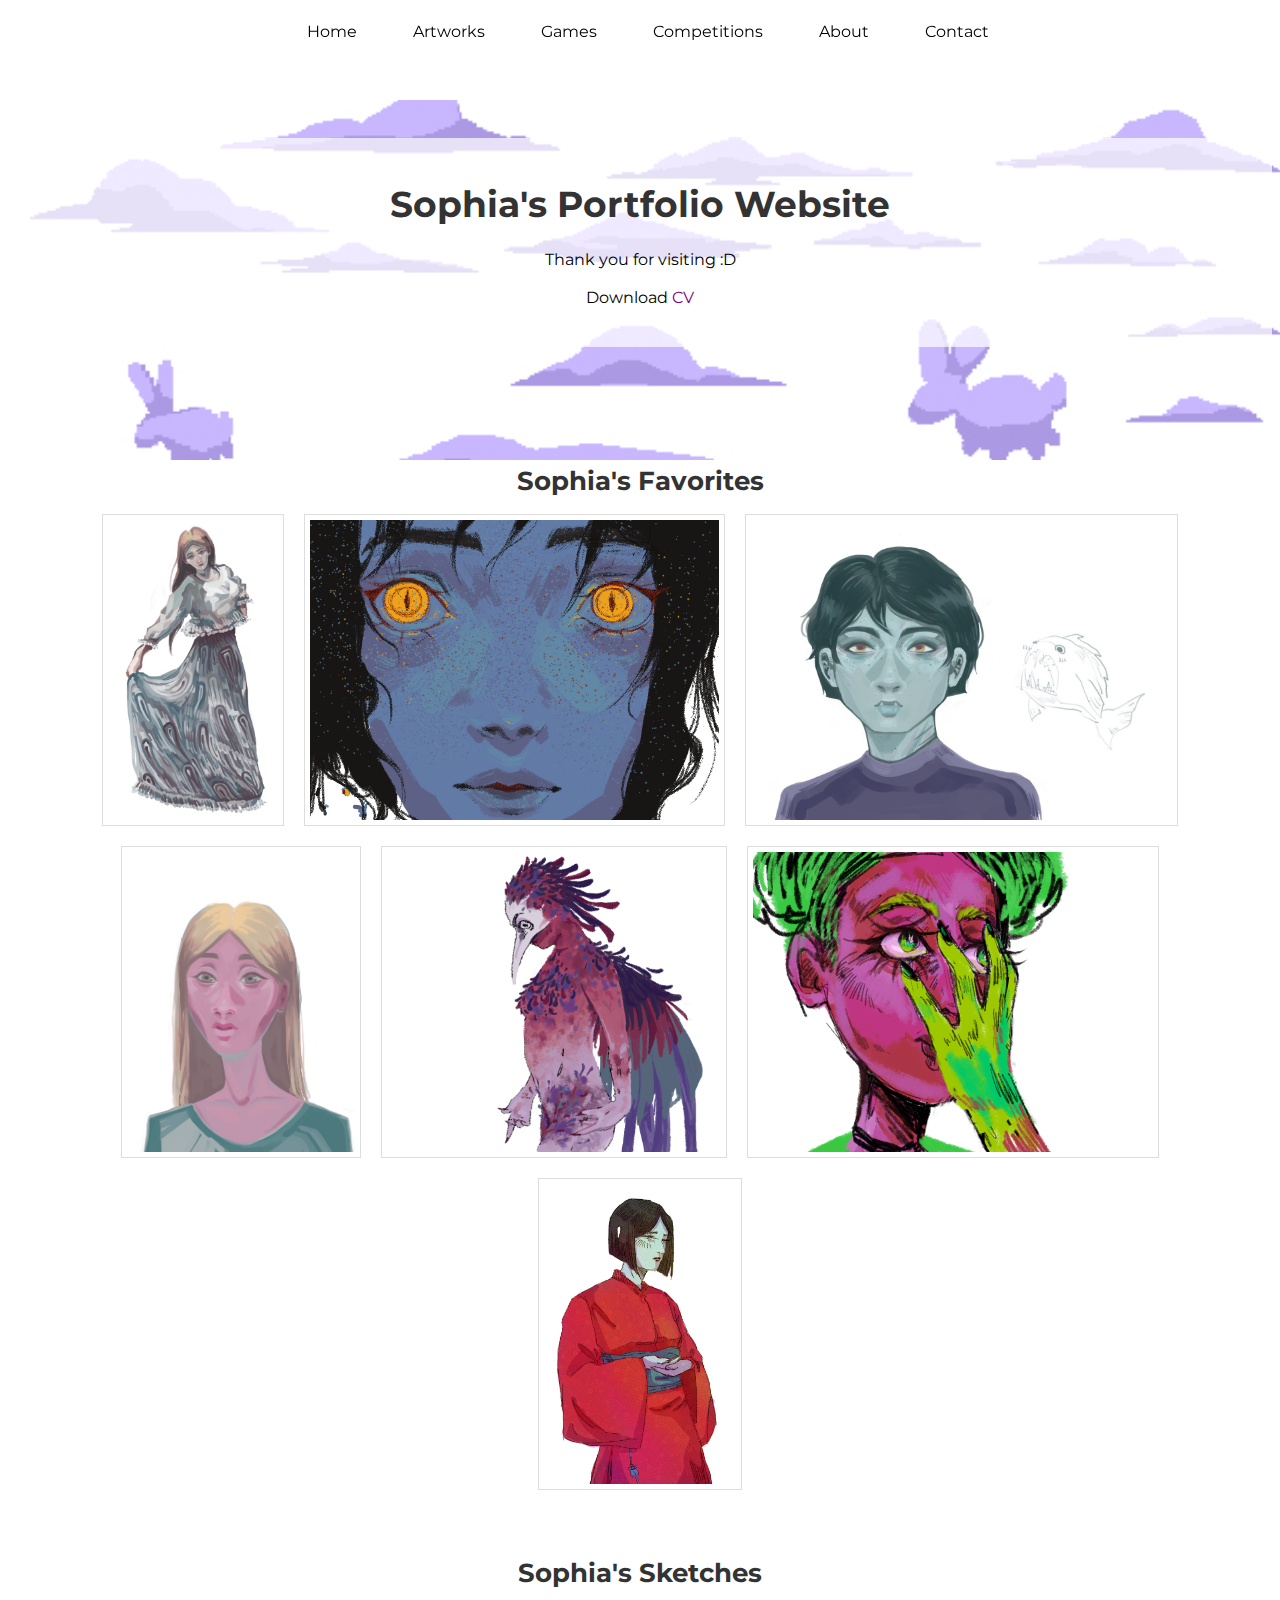
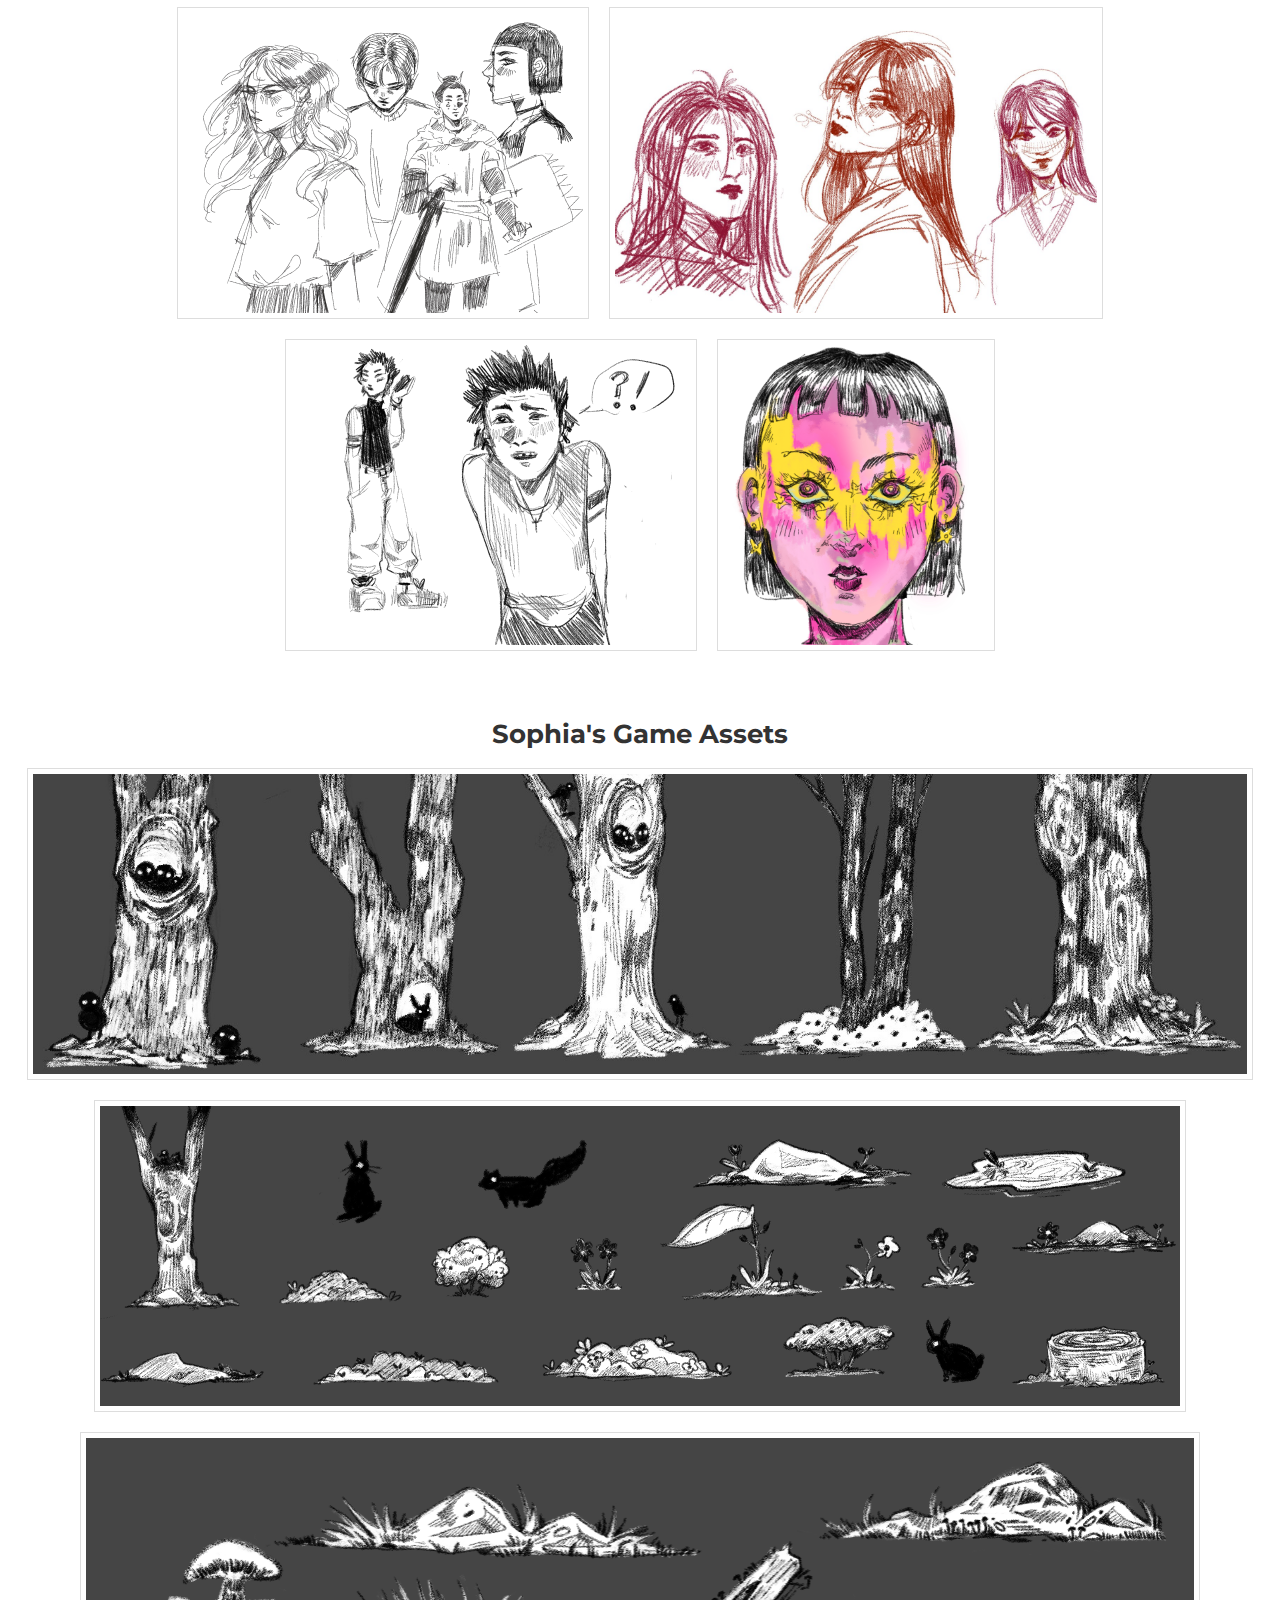
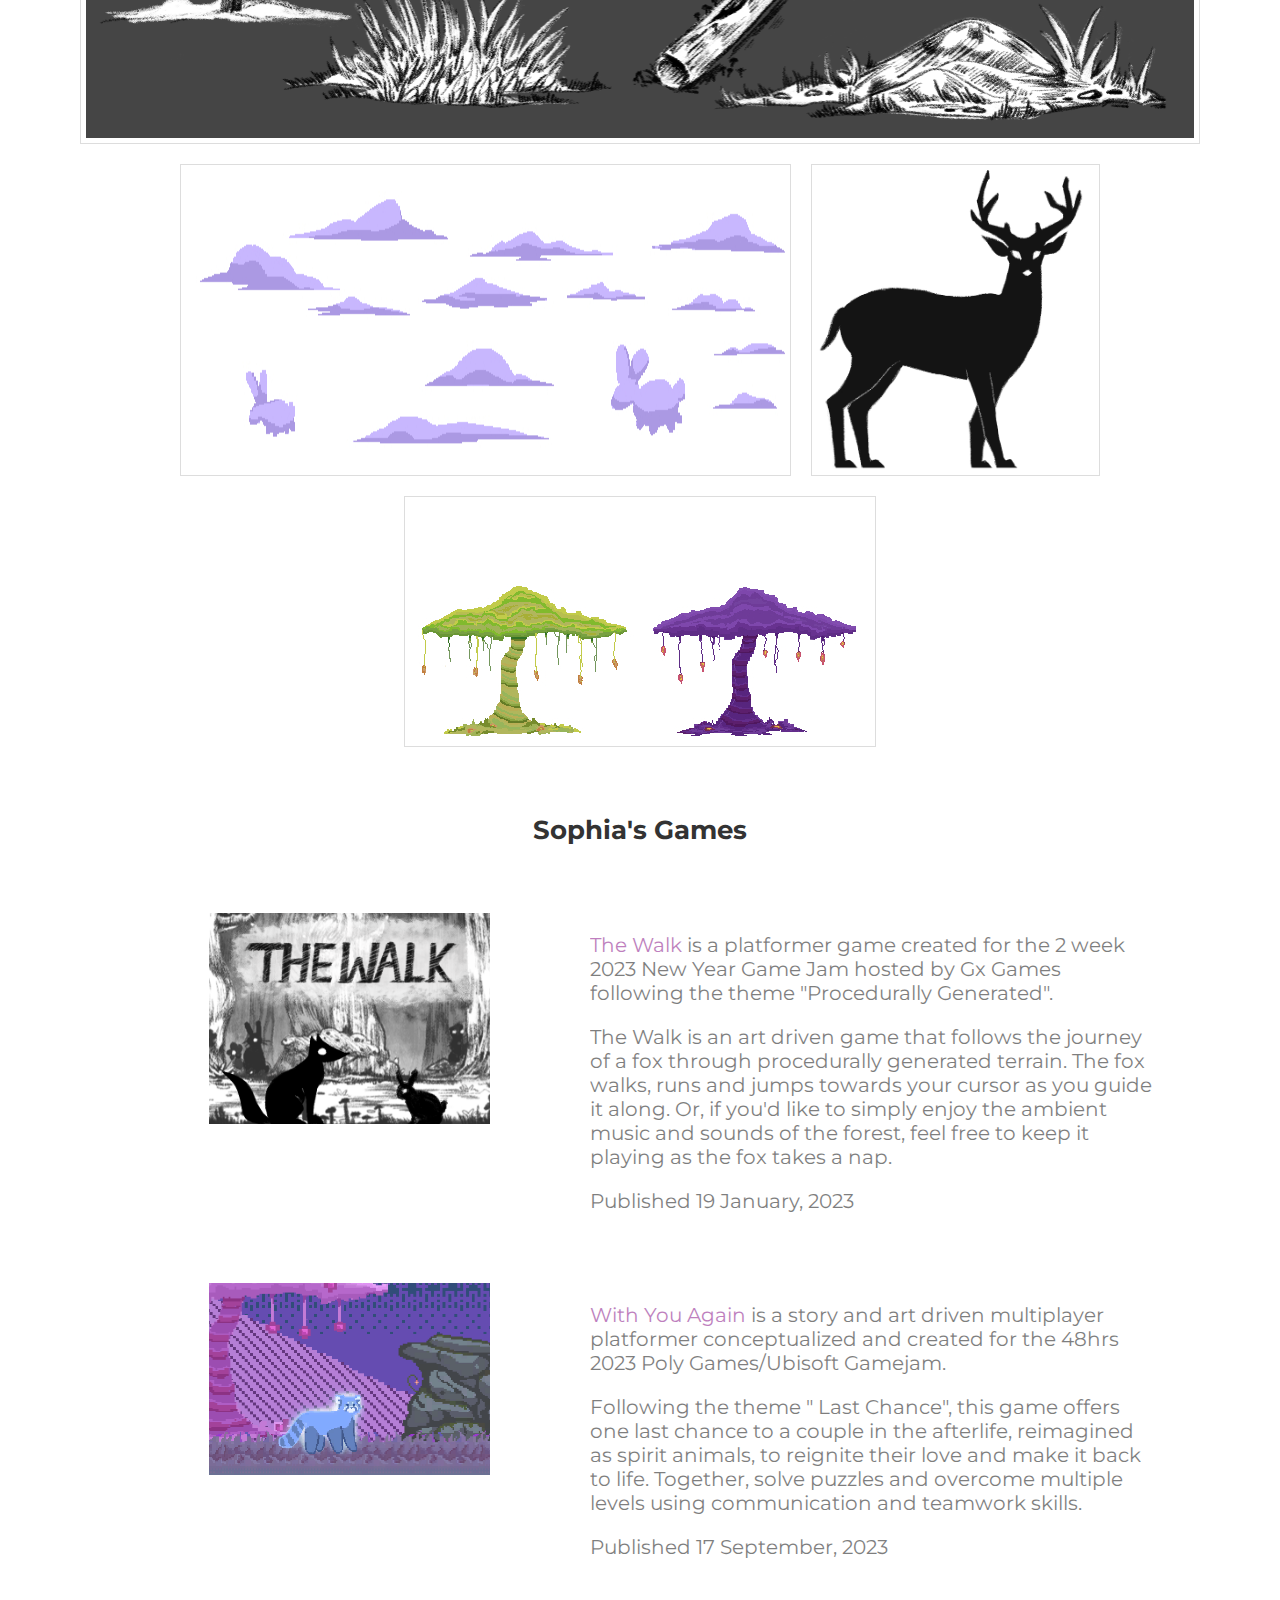
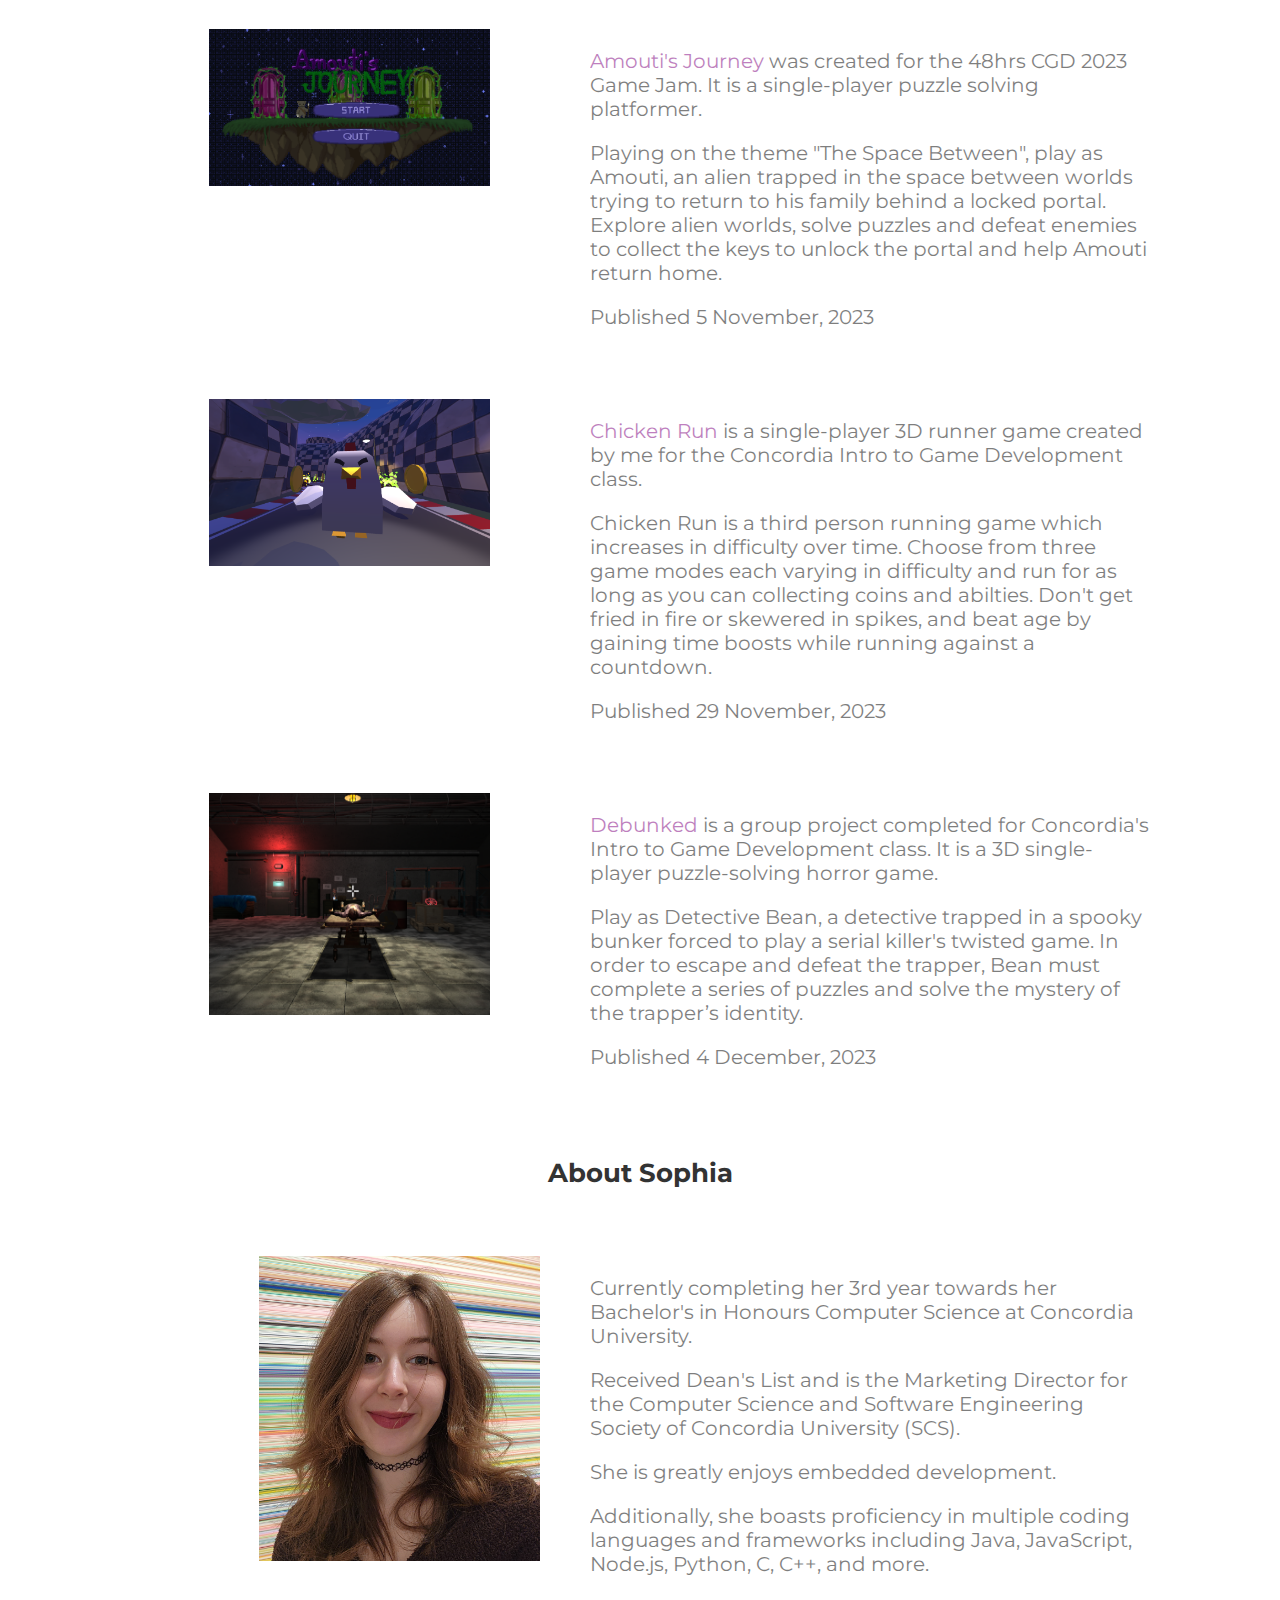
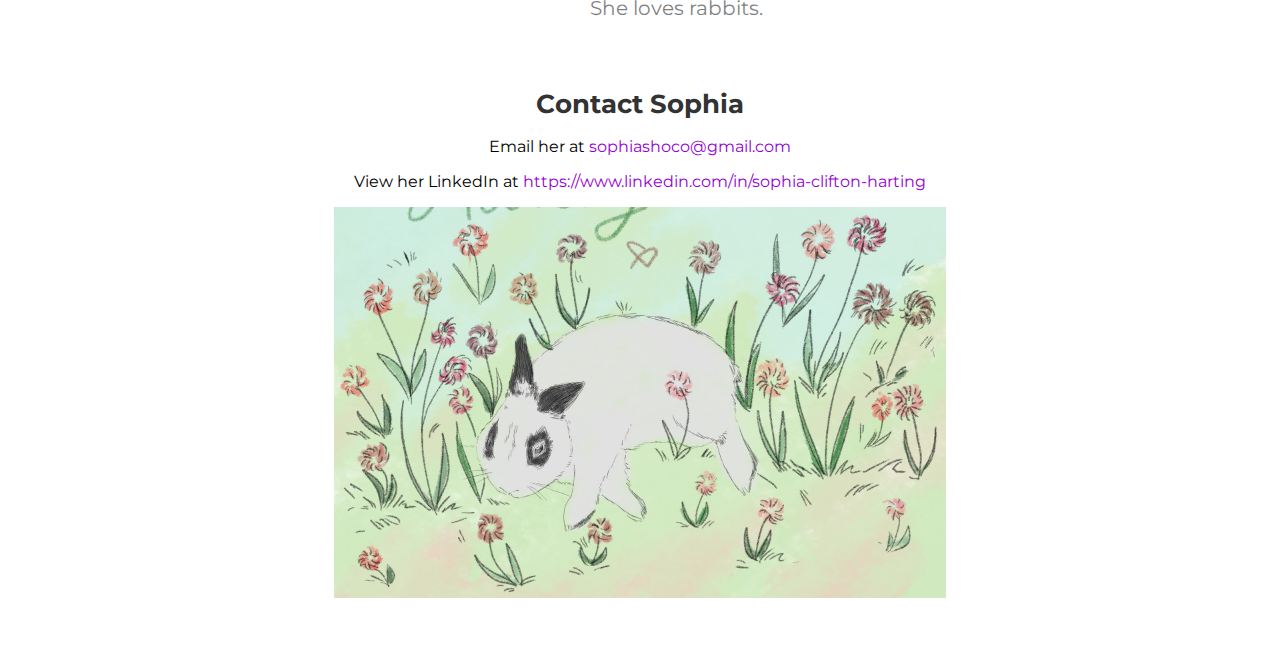
==== commit a91d79a0: "Update index.html" ====
--- a/index.html
+++ b/index.html
@@ -148,10 +148,10 @@
                     <img src="images/SOPHIA.jpg" alt="Image 1" class="about-image">
                 </div>
                 <div class="descriptionAbout">
-                    <p>Currently completing her 2nd year towards her Bachelor's in Computer Science at Concordia University. </p>
+                    <p>Currently completing her 3rd year towards her Bachelor's in Honours Computer Science at Concordia University. </p>
                     <p>Received Dean's List and is the Marketing Director for the Computer Science and Software Engineering Society of Concordia University (SCS).</p>
-                    <p>She is an avid gamejammer with a strong foundation in UNITY, and over 8 years of experience in Clip Studio Paint. </p>
-                    <p>Additionally, she boasts proficiency in multiple coding languages including  Java, JavaScript, HTML, CSS, Python, Clojure, Erlang, C, and C#.</p>
+                    <p>She is greatly enjoys embedded development.</p>
+                    <p>Additionally, she boasts proficiency in multiple coding languages and frameworks including Java, JavaScript, Node.js, Python, C, C++, and more.</p>
                     <p>She loves rabbits.</p>
                 </div>
             </div>
--- a/style.css
+++ b/style.css
@@ -1,7 +1,7 @@
 .container{
   width:100%;
   height: 100%;
-  min-width: 400px;
+  min-width: 100%;
   padding-bottom: 30px;
 }
 
@@ -75,6 +75,7 @@
     font-family: 'Montserrat', sans-serif;
     text-align: center;
     padding: 20px;
+    padding-bottom: 40px;
     background-color: rgba(255, 255, 255, 0.7);
     position: relative;
   }
@@ -144,6 +145,7 @@
     padding: 20px;
     position: relative;
     padding-top: 30px;
+    padding-bottom:0px;
   }
   
   #About h1 {
@@ -373,3 +375,48 @@
   }
 }
 
+@media (max-width: 768px) {
+  .image-description {
+      flex-direction: column;
+  }
+
+  .image-galleryGames {
+      order: 1;
+      text-align: center;
+  }
+
+  .descriptionAbout {
+      order: 2;
+      padding:0;
+      margin:0;
+      width: 100%;
+      font-size: 18px;
+      text-align:center;
+  }
+
+  .about-image {
+    padding:0px;
+    width: 50%;
+    height:auto;
+    /*background-color: purple;*/
+  }
+
+  .description{
+    order:3;
+    padding-top:0;
+    font-size: 18px;
+  }
+  .game-image{
+    order:1;
+    width:100%;
+  }
+  
+  .info{
+    padding-bottom: 20px;
+  }
+
+
+}
+body.no-scroll {
+  overflow: hidden;
+}--- a/style2.css
+++ b/style2.css
@@ -1,54 +1,54 @@
-  /* Website Sections*/
-  #Hackathons {
-      font-family: 'Montserrat', sans-serif;
-      text-align:center;
-      padding: 20px;
-      position: relative;
-      padding-top: 100px;
-    }
-    
-    #Hackathons h1 {
-      font-size: 30px;
-      color: #333;
-      font-weight: bold;
-    }
-    
+/* Website Sections*/
+#Hackathons {
+    font-family: 'Montserrat', sans-serif;
+    text-align:center;
+    padding: 20px;
+    position: relative;
+    padding-top: 100px;
+  }
   
-    #CTF {
-      font-family: 'Montserrat', sans-serif;
-      text-align:center;
-      padding: 20px;
-      position: relative;
-      padding-top: 30px;
-    }
-    
-    #CTF h1 {
-      font-size: 30px;
-      color: #333;
-    }
+#Hackathons h1 {
+  font-size: 30px;
+  color: #333;
+  font-weight: bold;
+}
+
+
+#CTF {
+  font-family: 'Montserrat', sans-serif;
+  text-align:center;
+  padding: 20px;
+  position: relative;
+  padding-top: 30px;
+}
+
+#CTF h1 {
+  font-size: 30px;
+  color: #333;
+}
+
+#Programming {
+  font-family: 'Montserrat', sans-serif;
+  text-align:center;
+  padding: 20px;
+  position: relative;
+  padding-top: 0px;
+}
+
+#Programming h1 {
+  font-size: 30px;
+  color: #333;
+}
   
-    #Programming {
-      font-family: 'Montserrat', sans-serif;
-      text-align:center;
-      padding: 20px;
-      position: relative;
-      padding-top: 30px;
-    }
-    
-    #Programming h1 {
-      font-size: 30px;
-      color: #333;
-    }
-    
 
-  .descriptionComp {
-    text-align: left; 
-    margin: 0; 
-    flex:1;
-    padding-bottom: 50px;
-    font-size: 20px;
-    padding-right: 50px; 
-    padding-left: 15px;
+.descriptionComp {
+  text-align: left; 
+  margin: 0; 
+  flex:1;
+  padding-bottom: 50px;
+  font-size: 20px;
+  padding-right: 50px; 
+  padding-left: 15px;
 }
 
 .extraInfo {
@@ -59,33 +59,32 @@
     padding-top: 10px;
     padding-bottom: 50px;
     font-size: 20px;
-    position:center;
-    /*background-color: blue;  */
+    position:center; 
 }
-  
-  .Samuel-imageComp
-  {
-    max-width: 50%;
-    max-height: 50%;
-    overflow: hidden;
-  }
-  
-  .compInfo
-  {
-    text-align: left;
-  }
-  #header {
-    font-size: 56px;
-    color: #333;
-  }
-  .compInfo .name {
-    text-align: left;
-    margin: 0; 
-    flex:1;
-    font-size: 26px; 
-    color: #333;
-    font-weight: bold; 
-    margin-bottom: 0;
+
+.Samuel-imageComp
+{
+  max-width: 50%;
+  max-height: 50%;
+  overflow: hidden;
+}
+
+.compInfo
+{
+  text-align: left;
+}
+#header {
+  font-size: 56px;
+  color: #333;
+}
+.compInfo .name {
+  text-align: left;
+  margin: 0; 
+  flex:1;
+  font-size: 26px; 
+  color: #333;
+  font-weight: bold; 
+  margin-bottom: 0;
 }
 .container1 {
   display: flex;
@@ -111,14 +110,52 @@
 }
 .container2 p {padding-left: 15px;}
 .container3 p {padding-left: 15px;}
+
 .compInfo .awards{
   text-align: left; 
+  margin: 0; 
+  flex:1;
+  font-size: 19px; 
+  color: #333; 
+  font-weight: bold; 
+  margin-bottom: 15px;}
+
+/*mobile layout*/
+@media (max-width: 768px) {
+  .container1 {
+      flex-direction: column;
+      margin: 0; 
+      padding-bottom: 0px;
+}
+
+.compInfo .name {
+  padding-left: 0;
+}
+.compInfo .awards{
+  padding-left: 0;
+}
+.descriptionComp {
+  width: 100%;
+  padding-bottom: 0px;
+  font-size: 18px;
+  margin: 0; 
+  padding-right: 5px; 
+  padding-left: 5px;
+}
+.extraInfo {
+    width: 100%;
+    padding: 0px;
+    font-size: 18px;
     margin: 0; 
-    flex:1;
-    font-size: 19px; 
-    color: #333; 
-    font-weight: bold; 
-    margin-bottom: 15px;}
+    padding-top: 20px;
+    padding-right: 5px; 
+    padding-left: 5px;
+    padding-bottom: 10px;
+  }
+  .compInfo .awards{
+    margin-bottom: 0px;
+  }
+}
 
 .image-descriptionComp {
   display: flex;
@@ -128,7 +165,7 @@
 .container{
   width:100%;
   height: 100%;
-  min-width: 400px;
+  min-width: 100%;
   padding-bottom: 30px;
 }
 body {
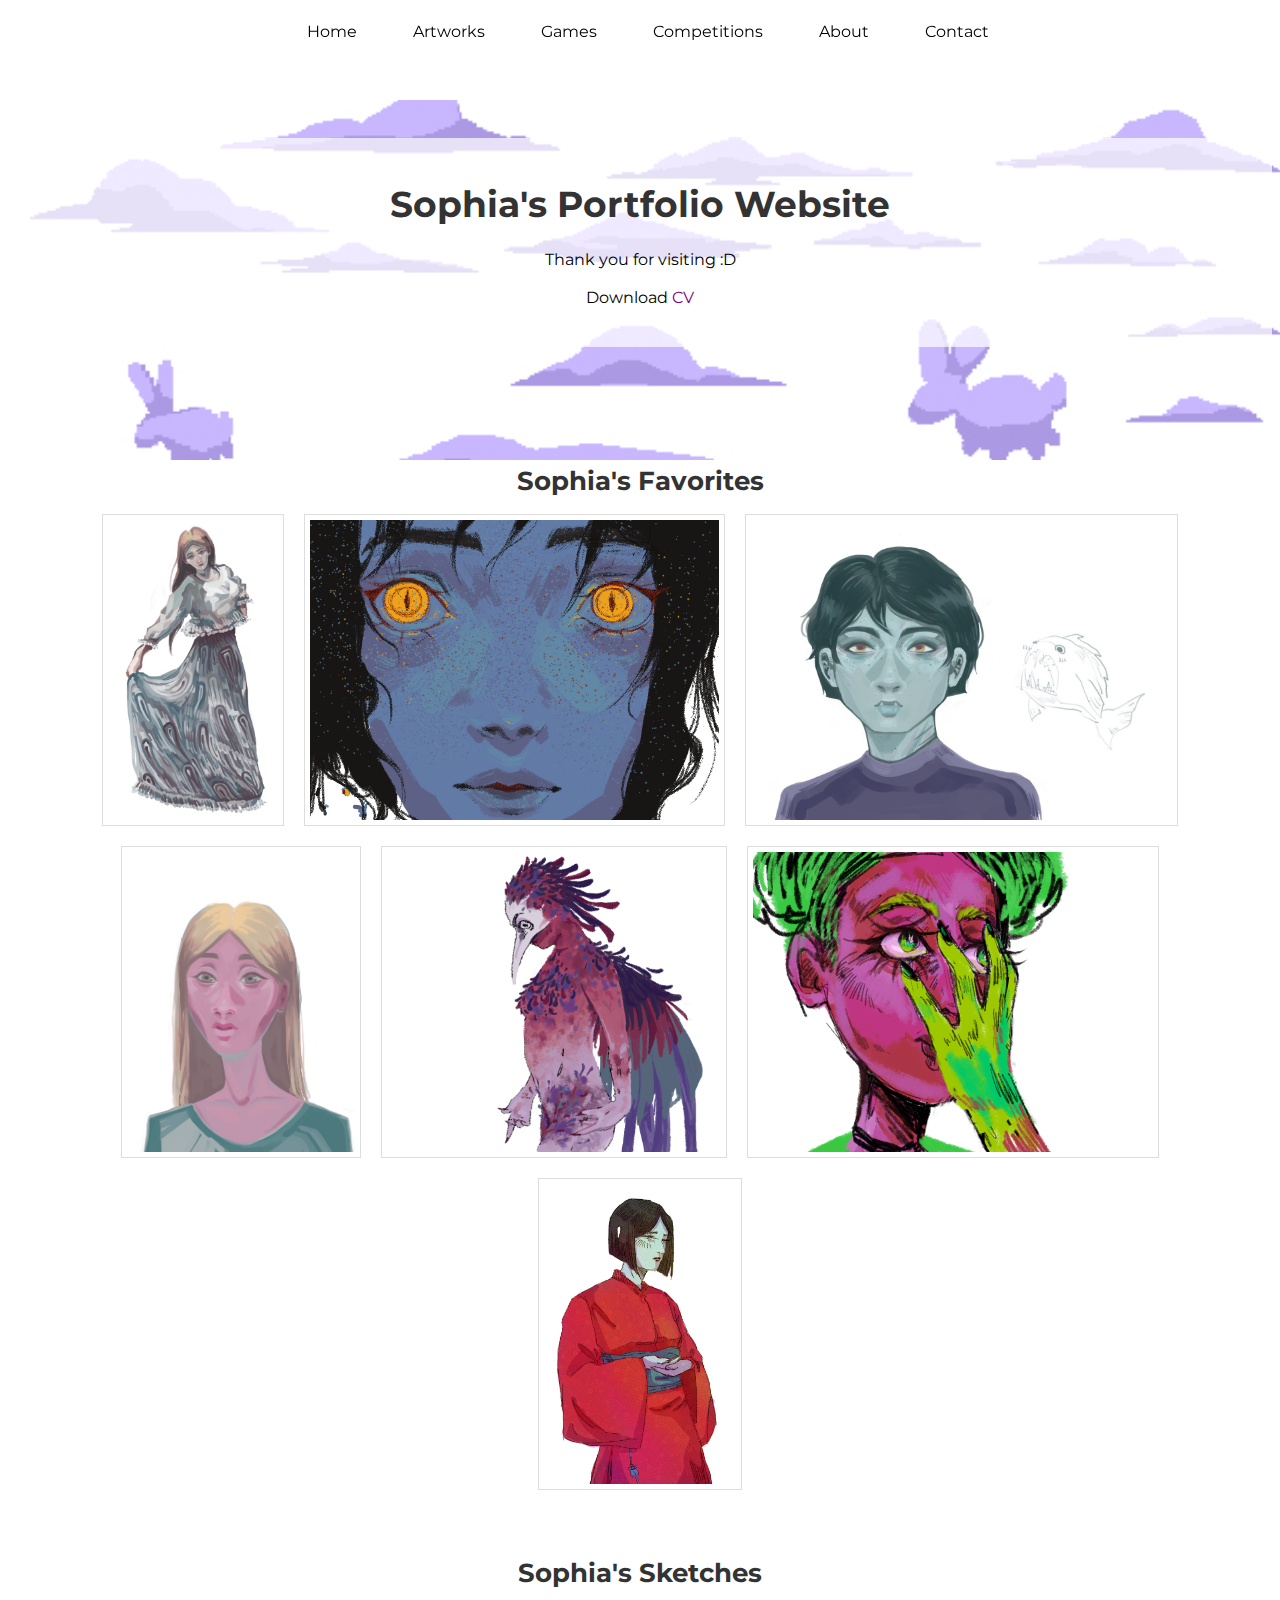
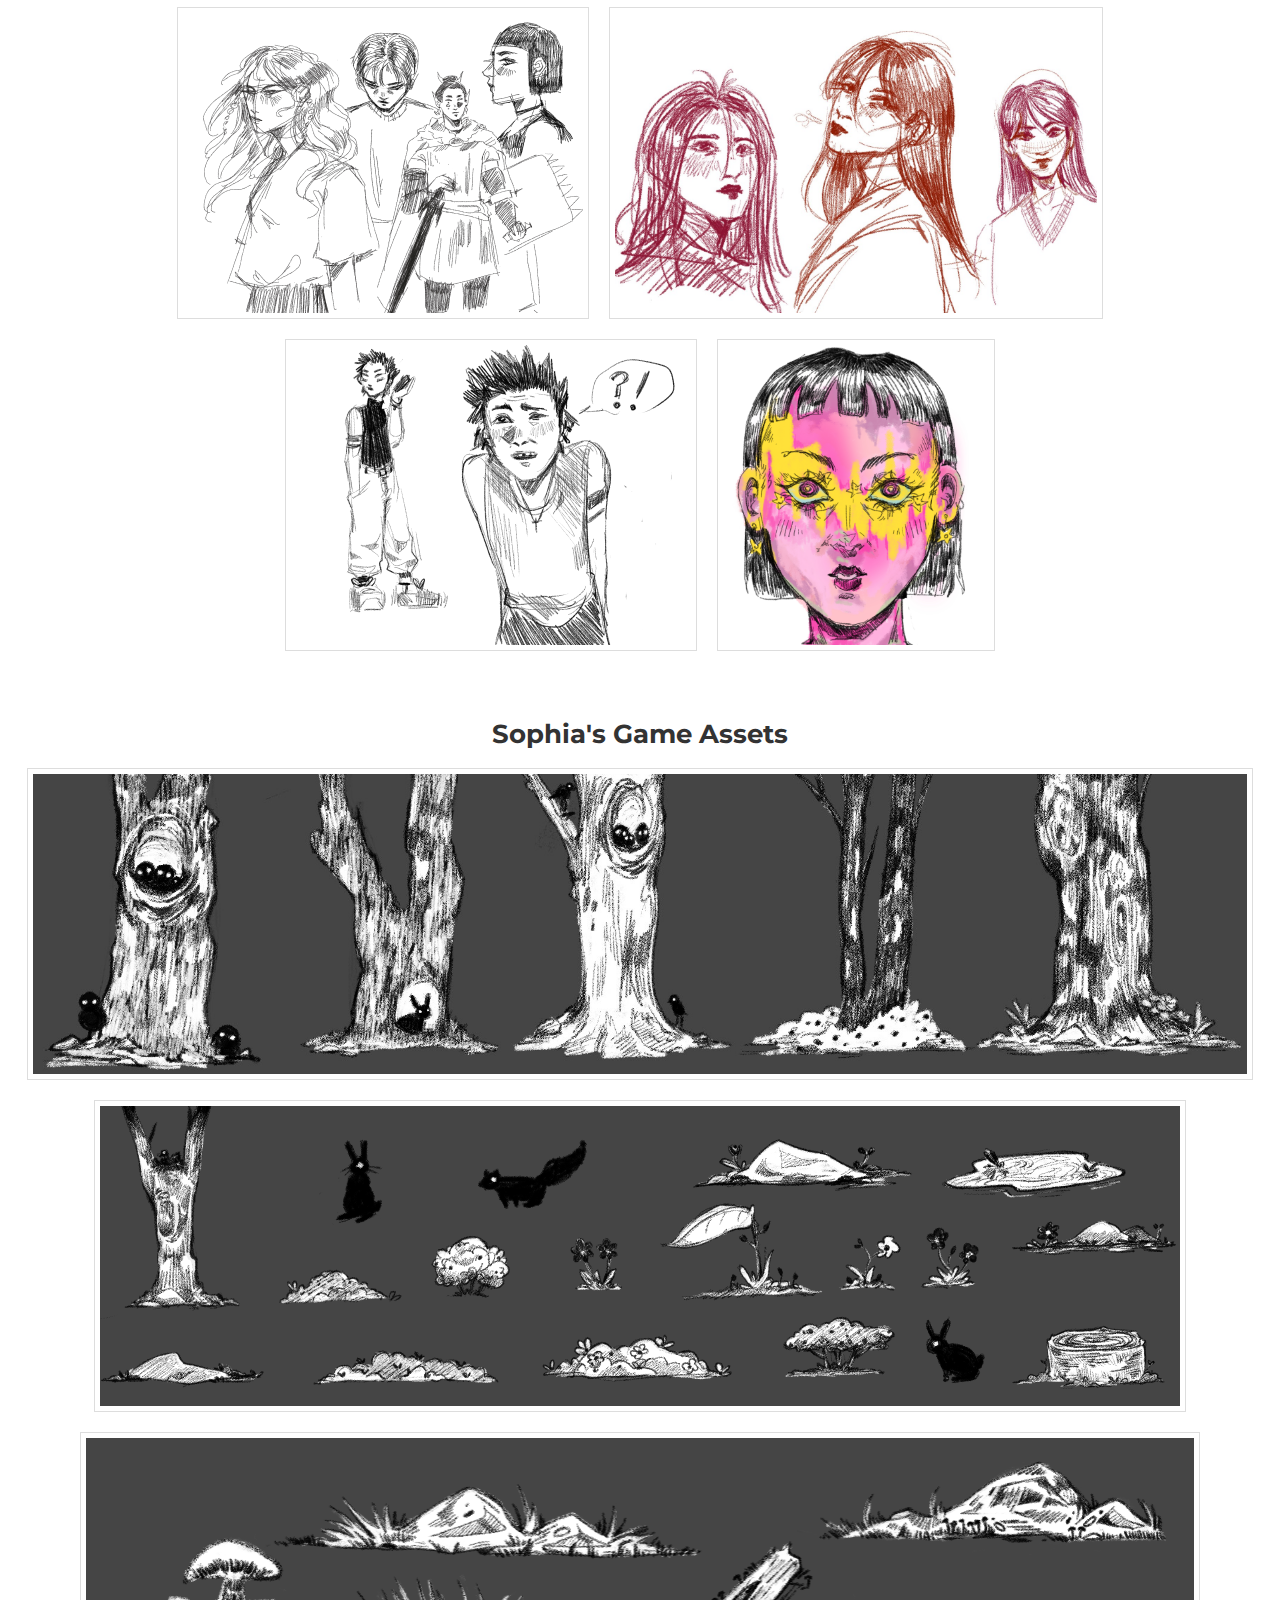
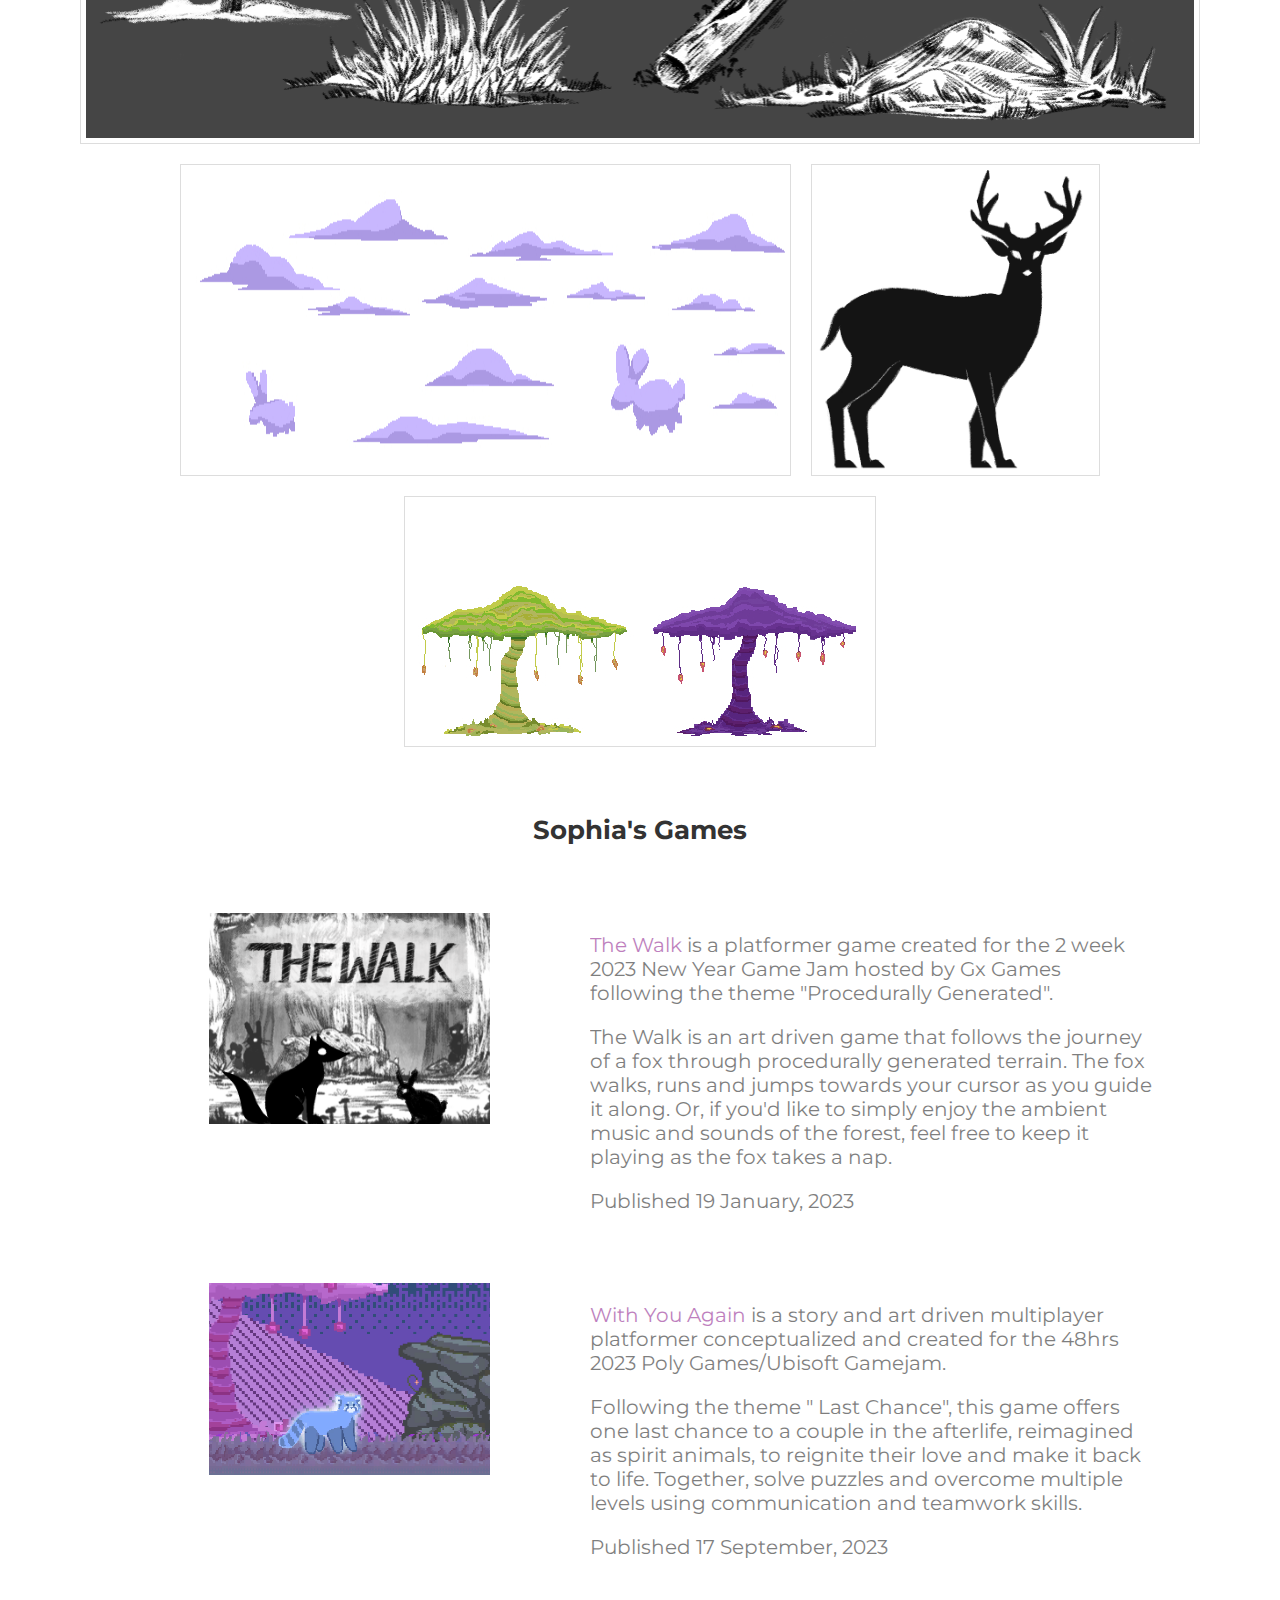
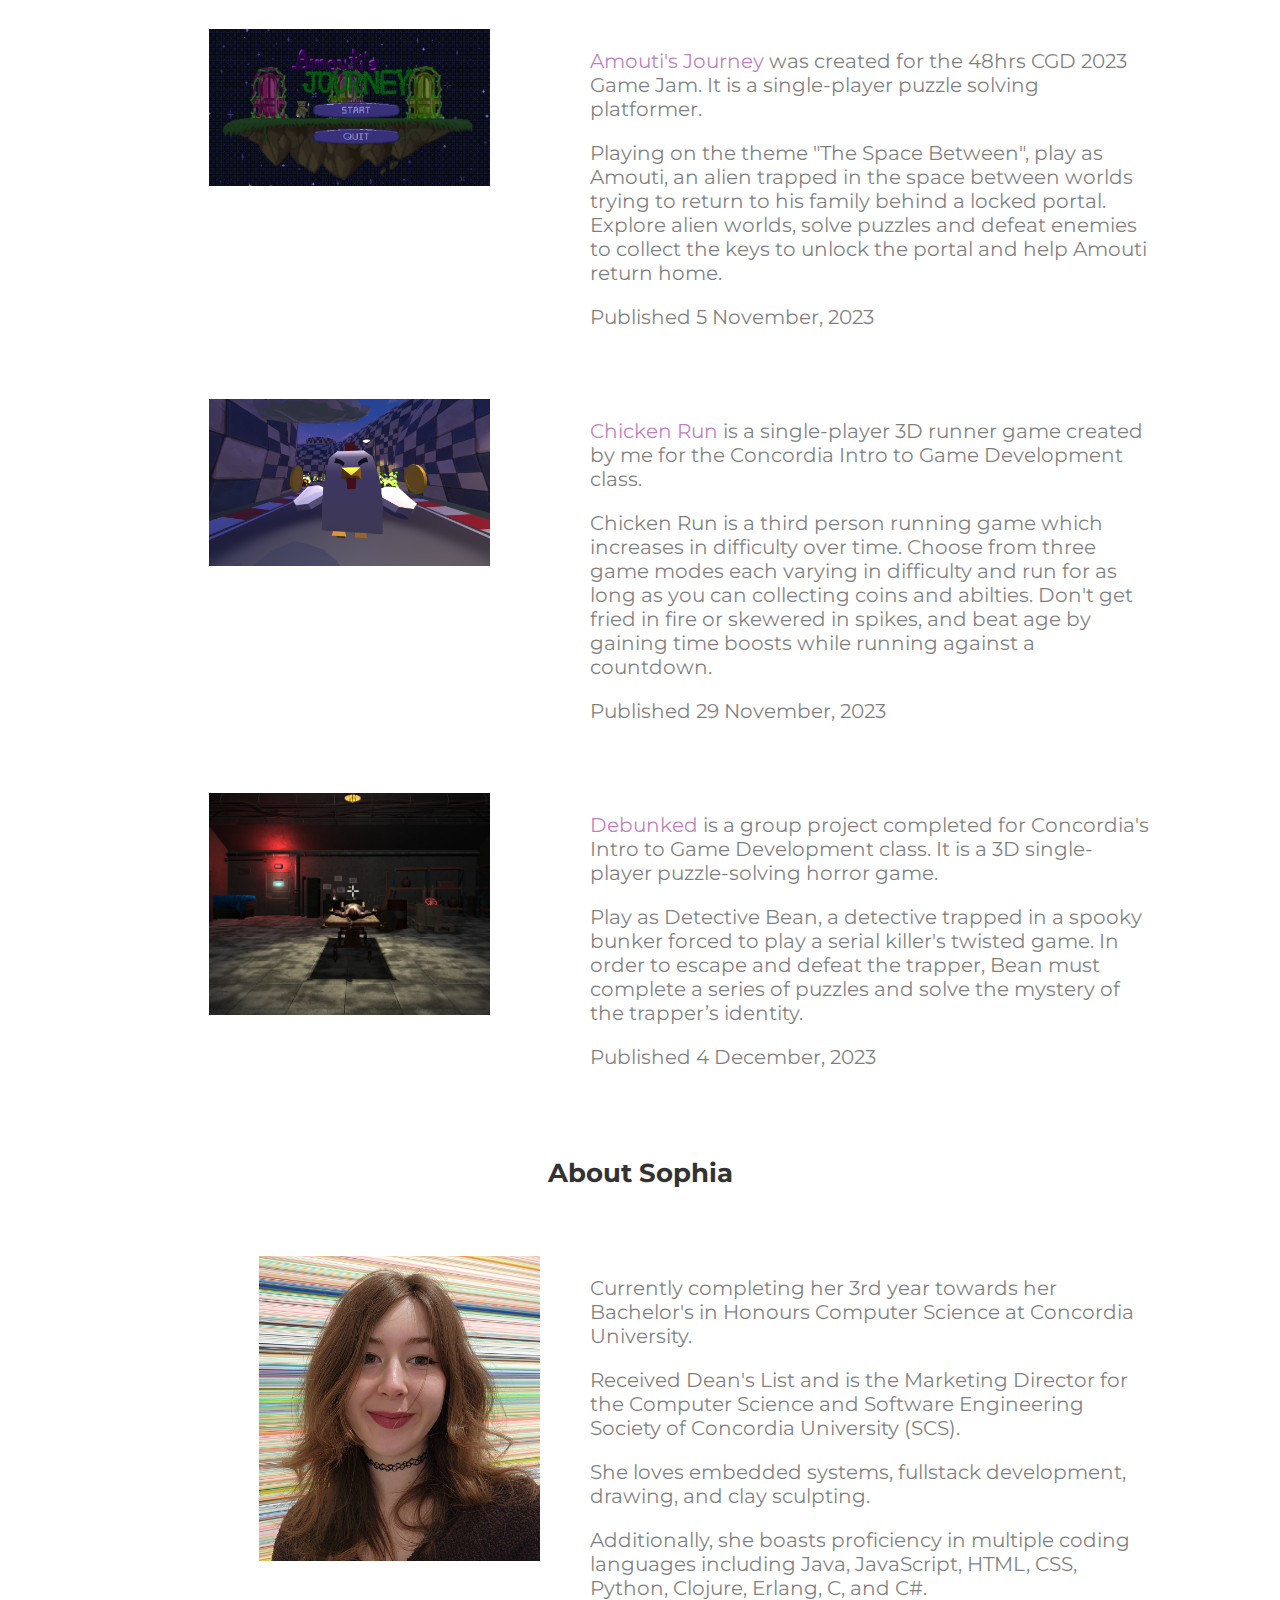
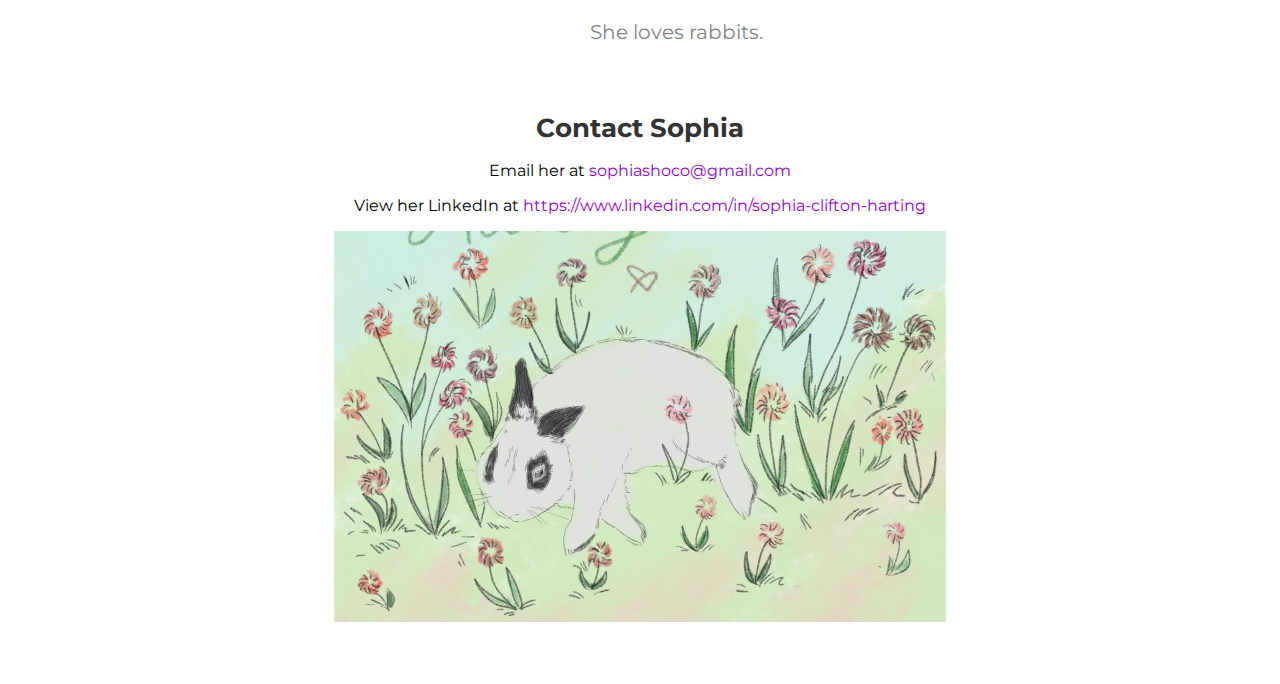
==== commit 1a5ddb56: "updates on about" ====
--- a/index.html
+++ b/index.html
@@ -150,8 +150,8 @@
                 <div class="descriptionAbout">
                     <p>Currently completing her 3rd year towards her Bachelor's in Honours Computer Science at Concordia University. </p>
                     <p>Received Dean's List and is the Marketing Director for the Computer Science and Software Engineering Society of Concordia University (SCS).</p>
-                    <p>She is greatly enjoys embedded development.</p>
-                    <p>Additionally, she boasts proficiency in multiple coding languages and frameworks including Java, JavaScript, Node.js, Python, C, C++, and more.</p>
+                    <p>She loves embedded systems, fullstack development, drawing, and clay sculpting. </p>
+                    <p>Additionally, she boasts proficiency in multiple coding languages including  Java, JavaScript, HTML, CSS, Python, Clojure, Erlang, C, and C#.</p>
                     <p>She loves rabbits.</p>
                 </div>
             </div>
@@ -175,6 +175,7 @@
             <img id="enlarged-image">
             <span id="close-button">&times;</span>
         </div>
+        
     </div>
 
 </div>
--- a/style2.css
+++ b/style2.css
@@ -155,6 +155,7 @@
   .compInfo .awards{
     margin-bottom: 0px;
   }
+
 }
 
 .image-descriptionComp {
